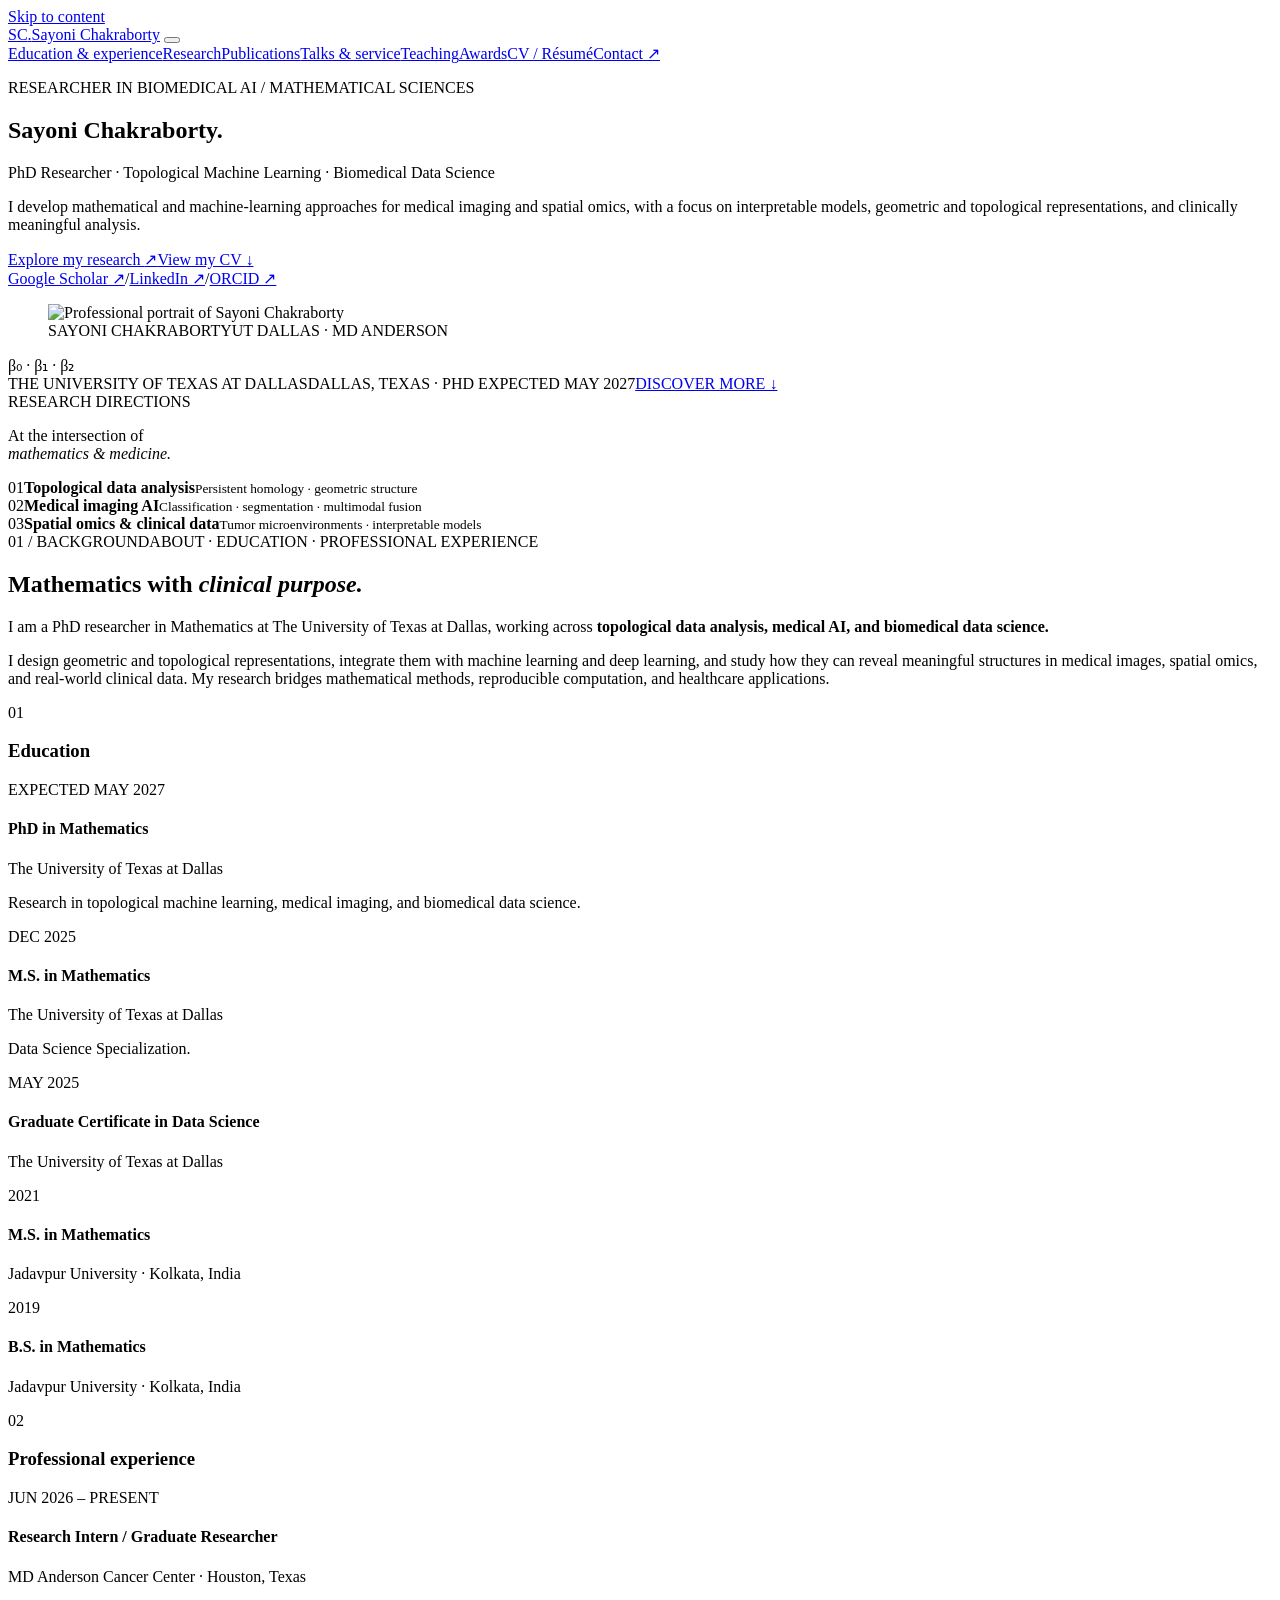
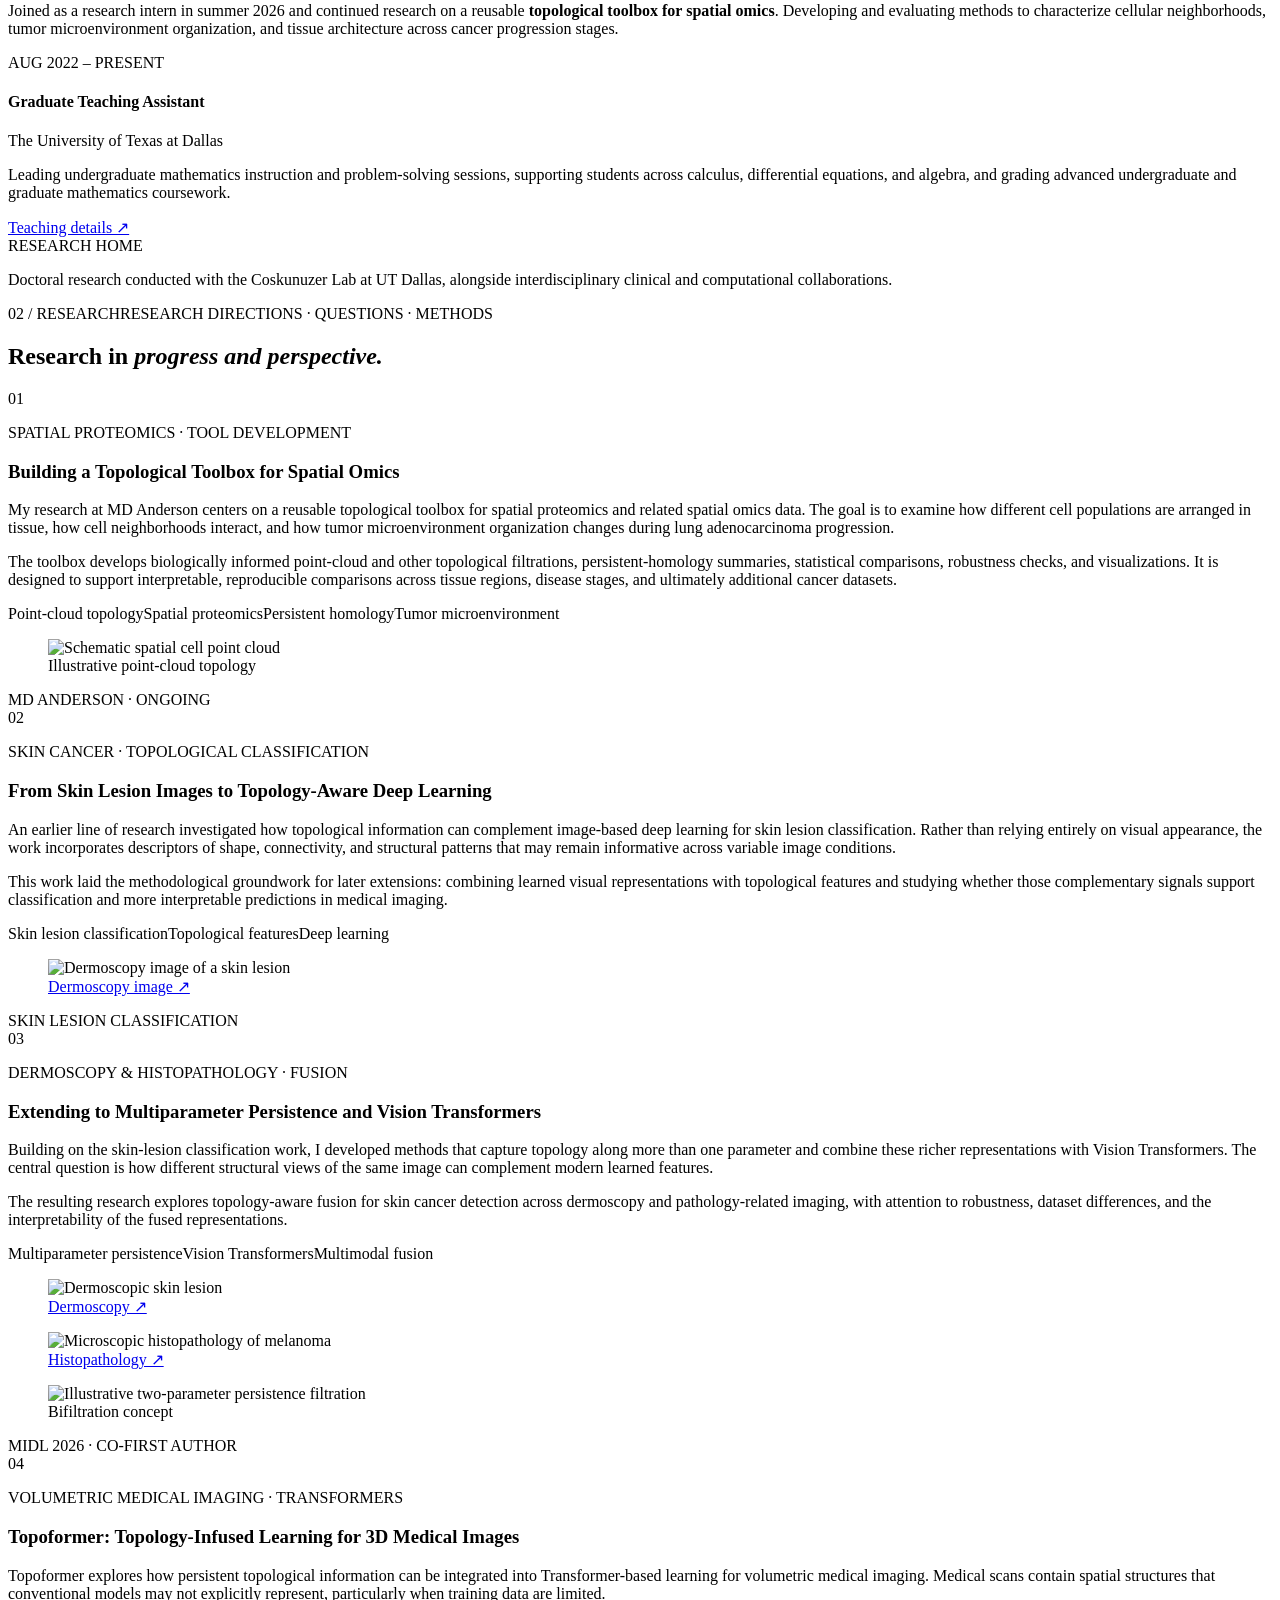
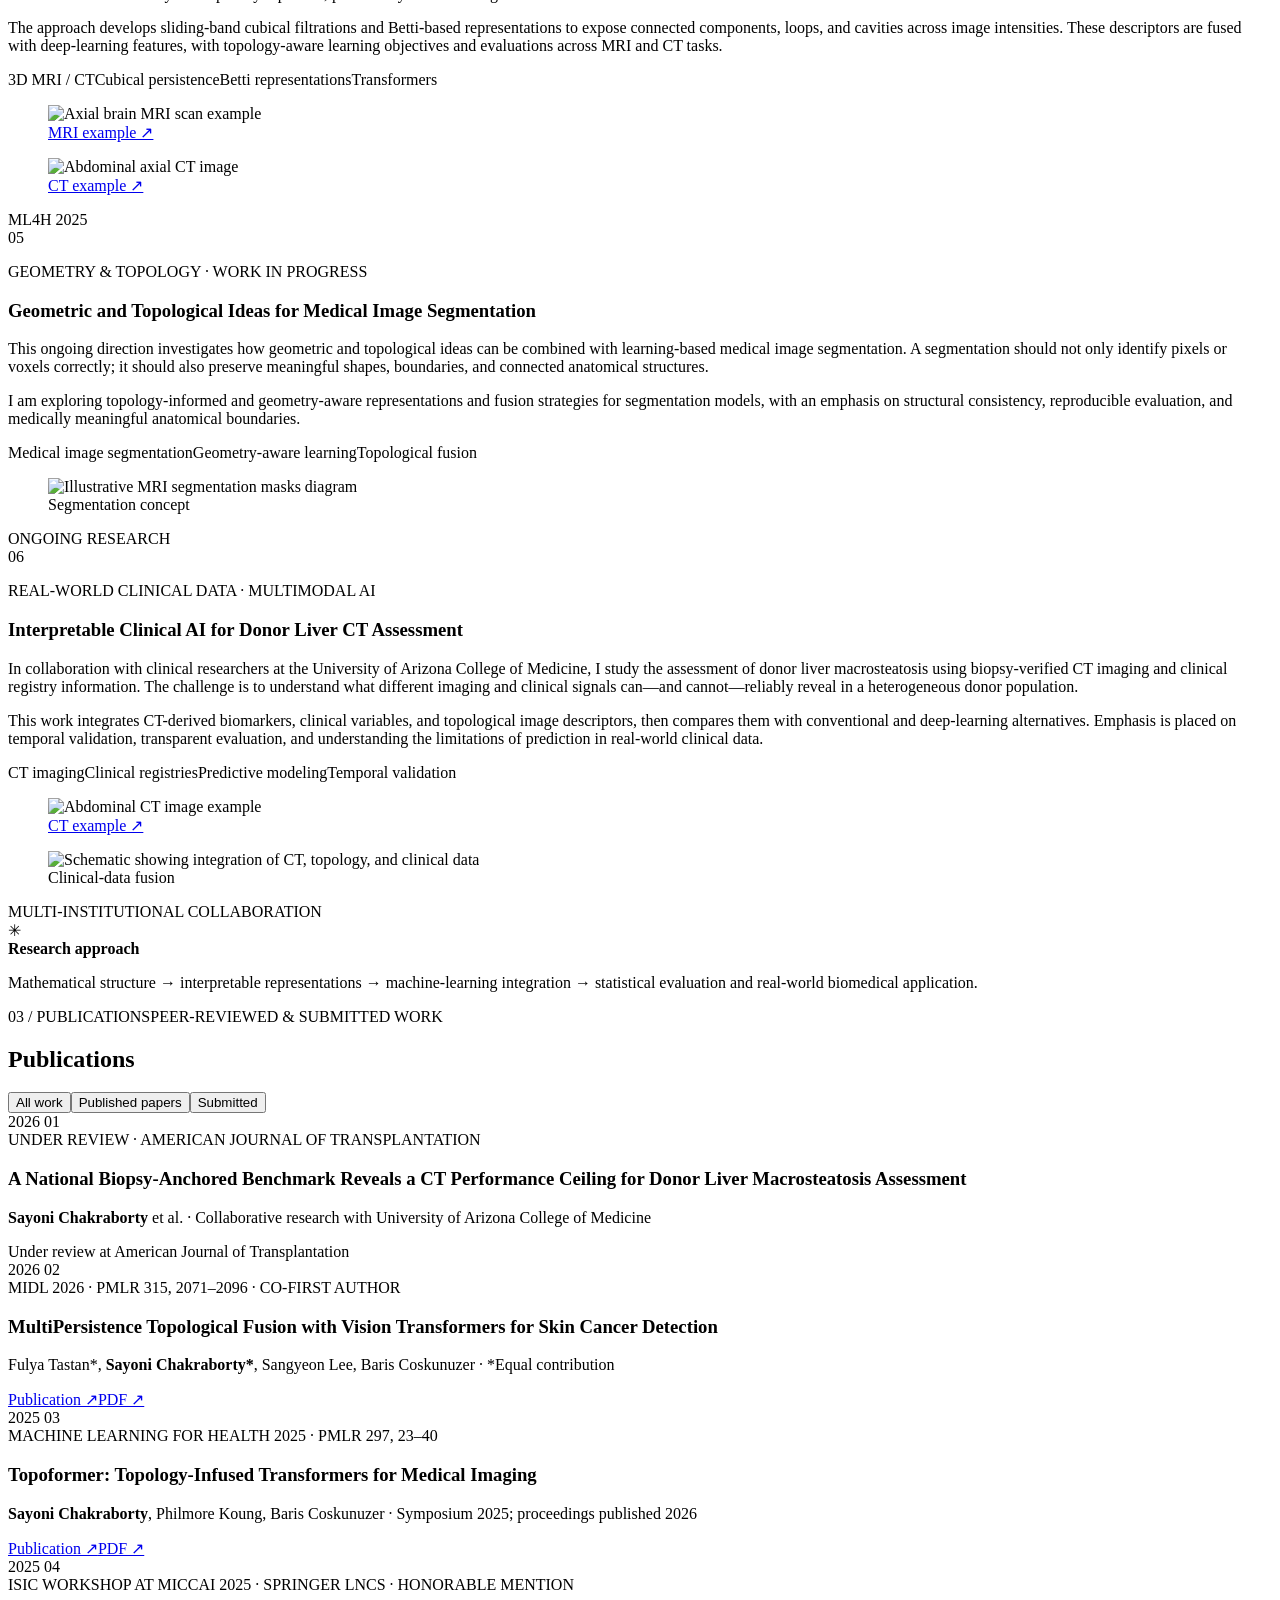
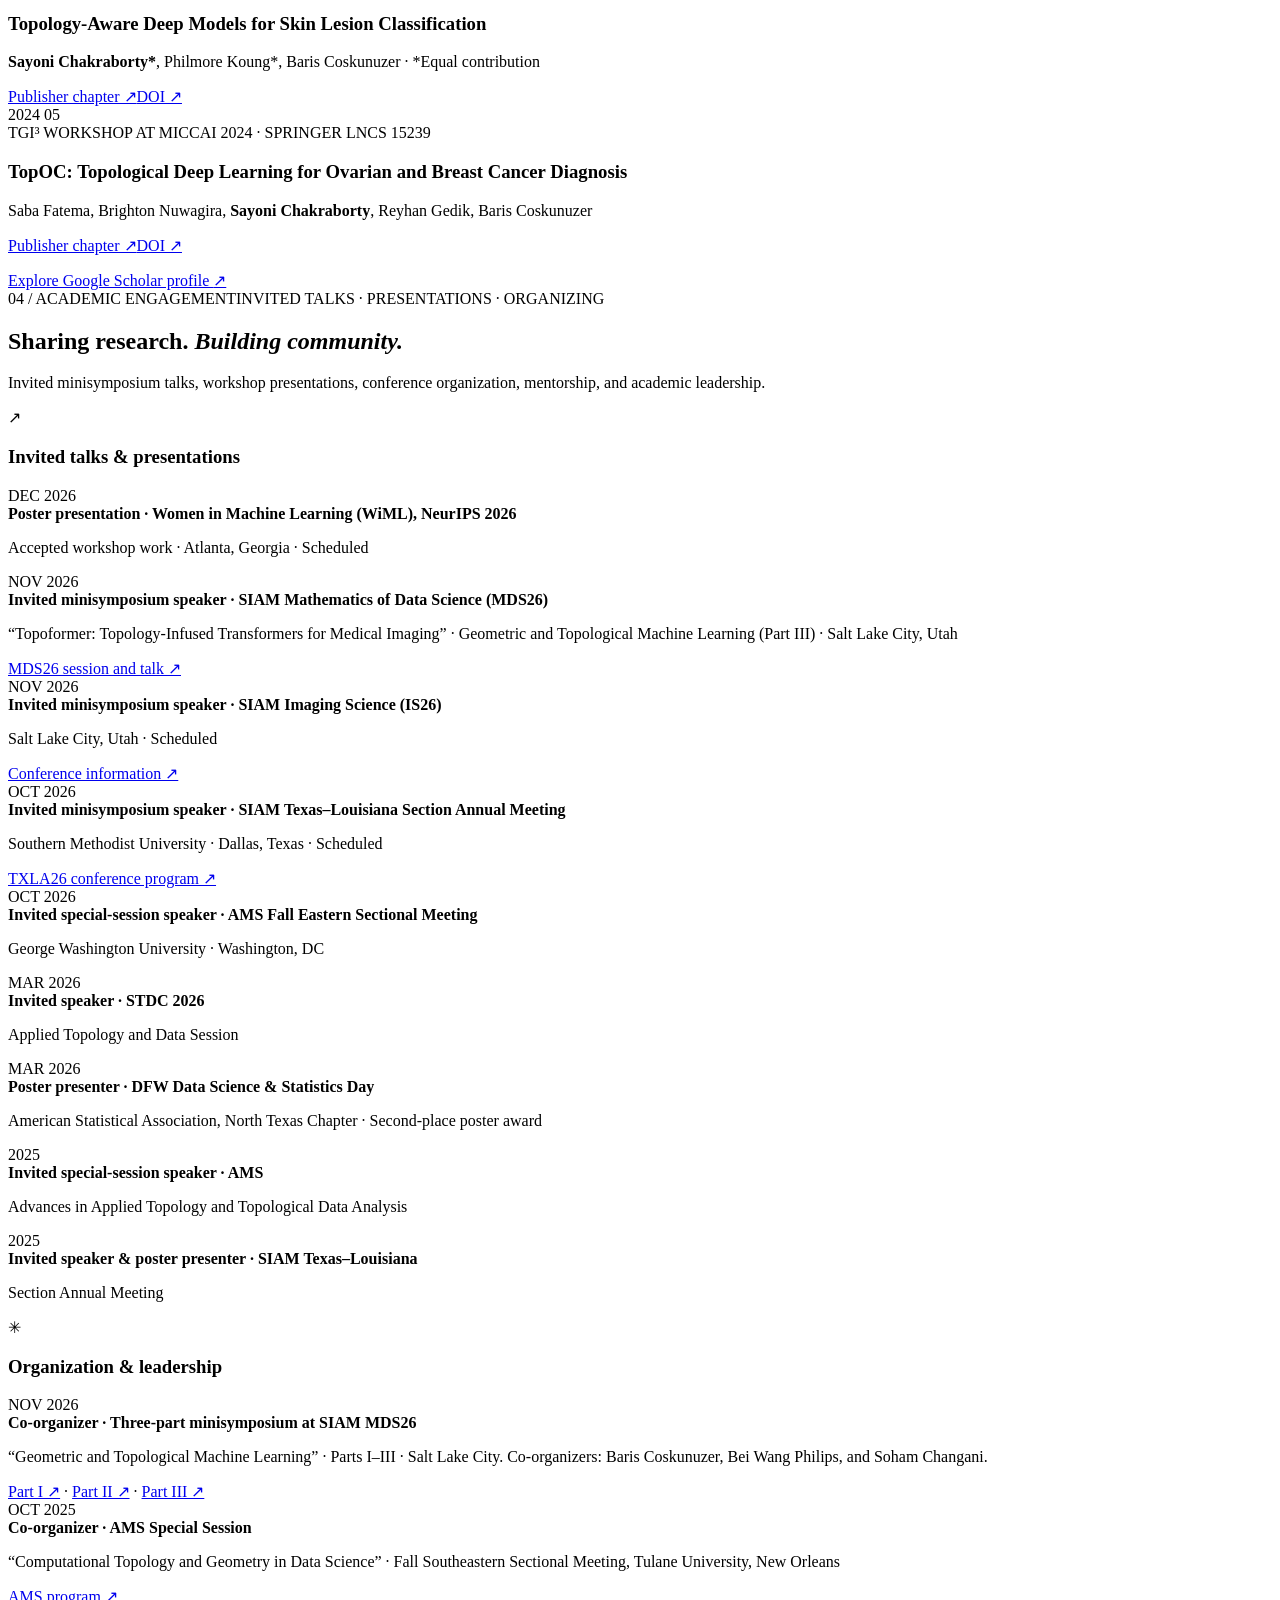
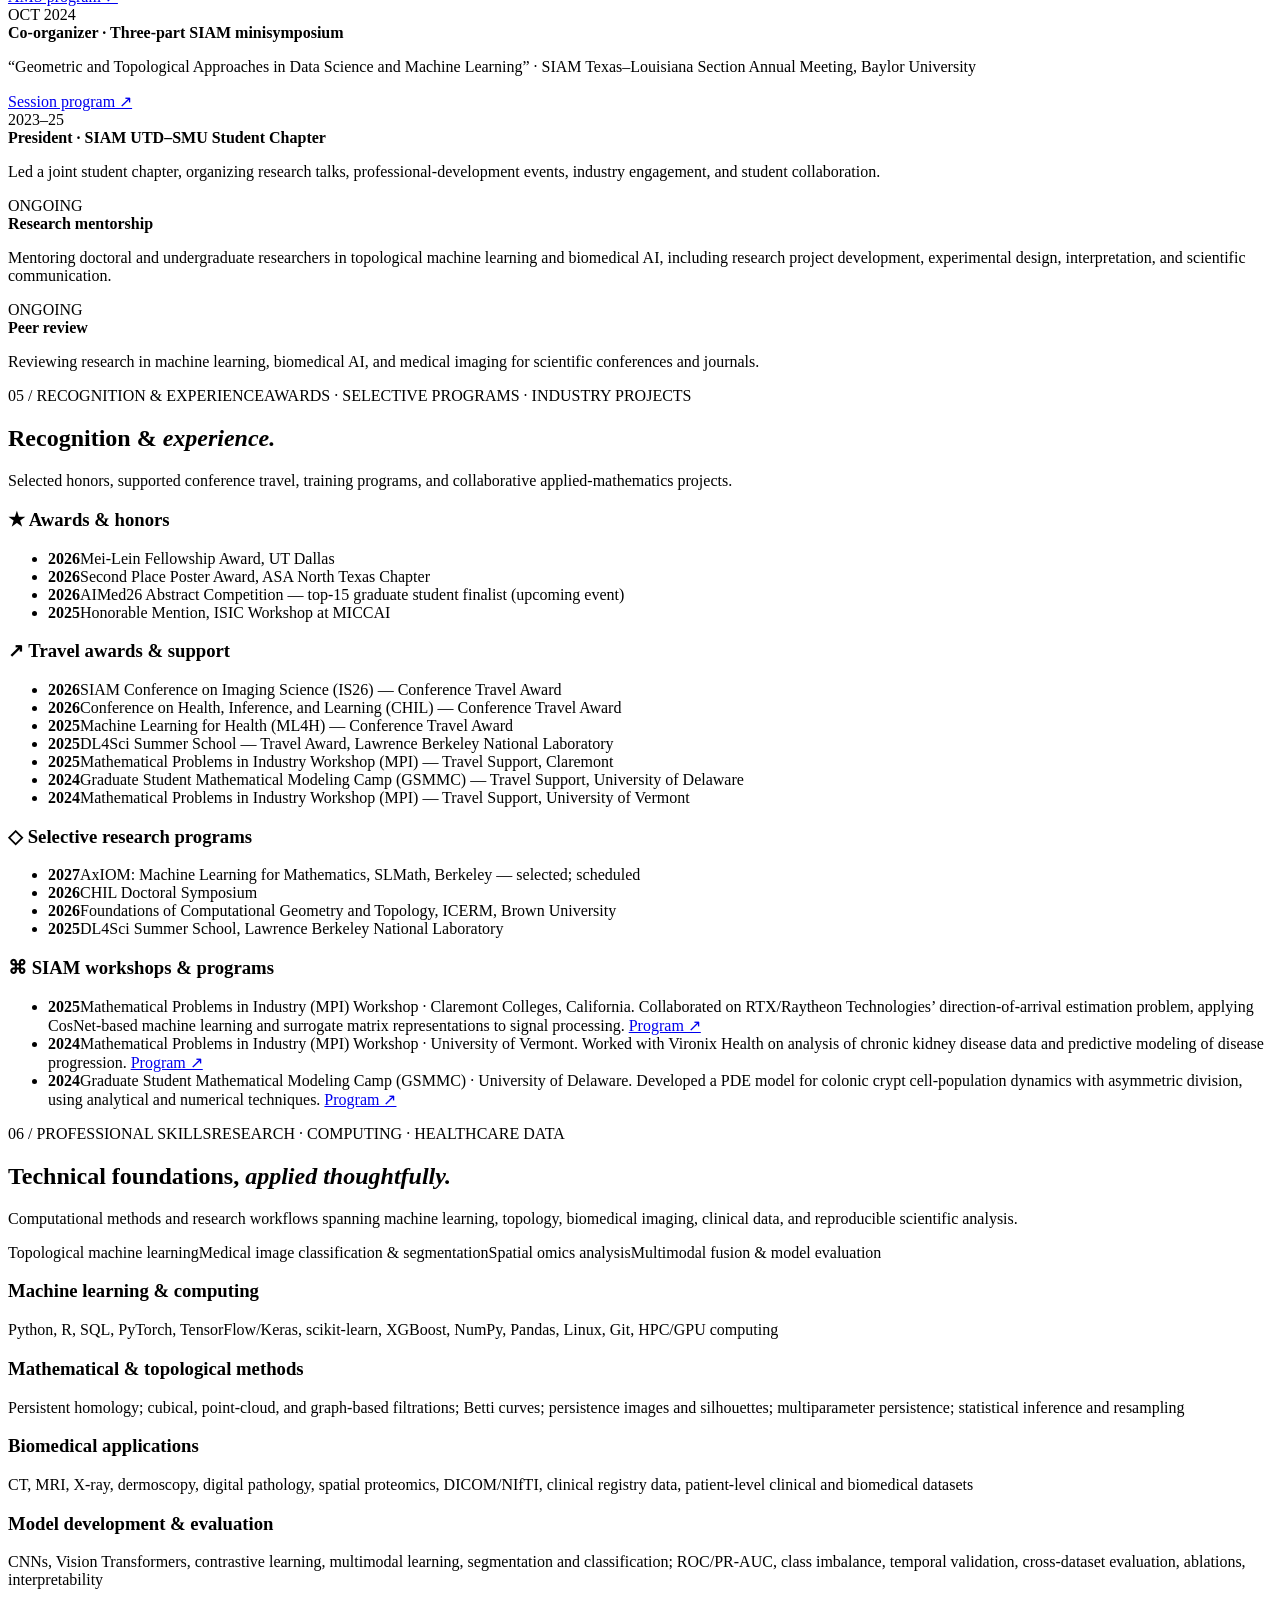
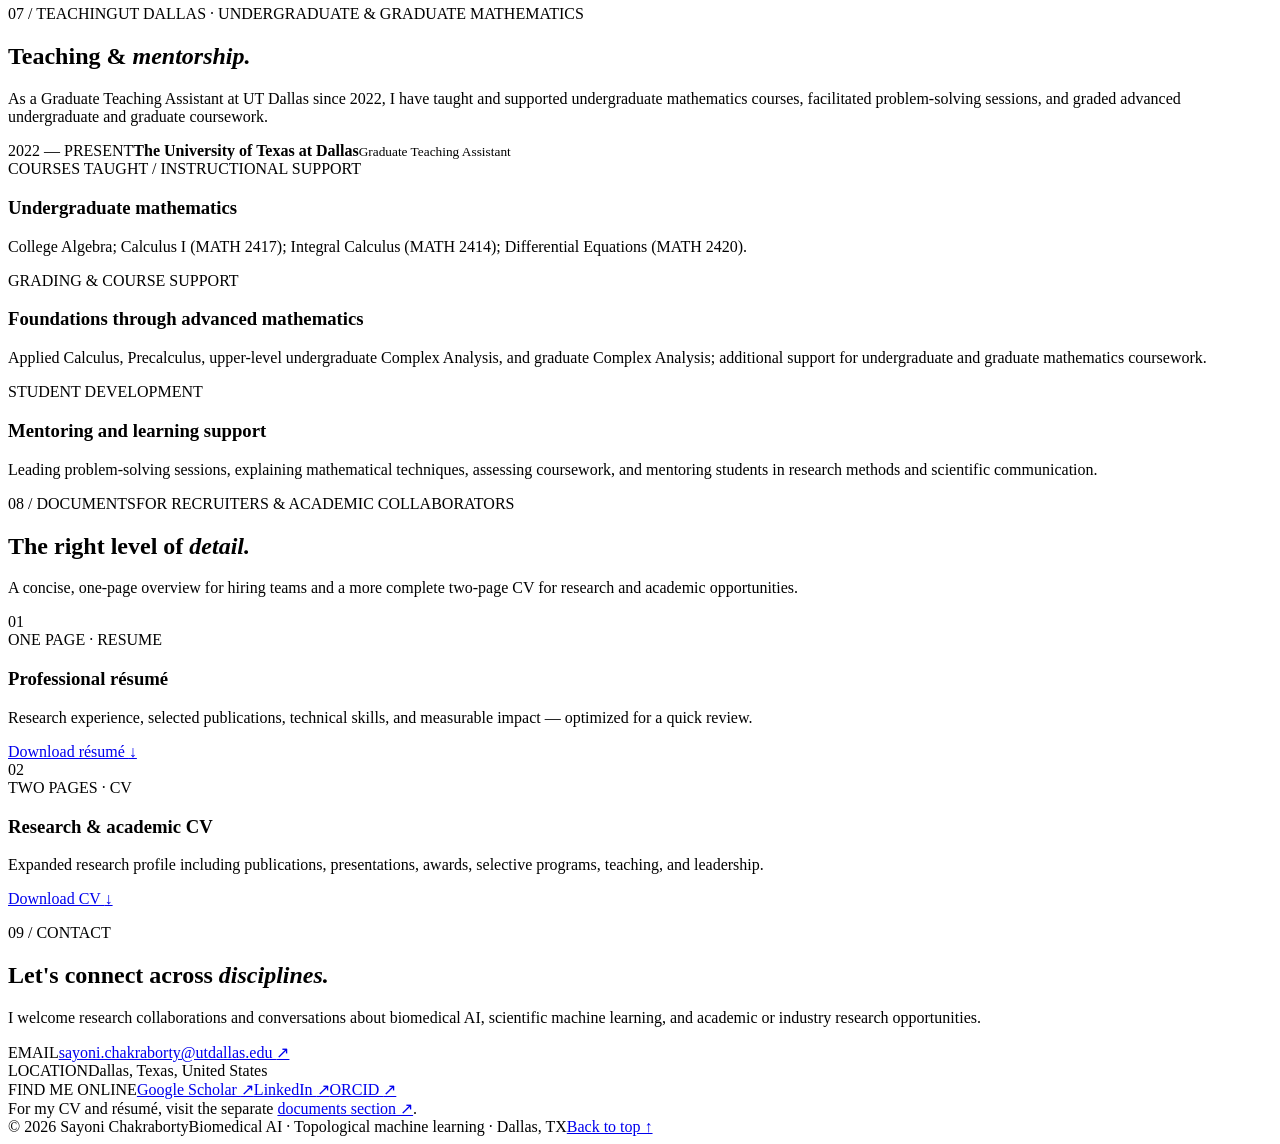
==== index.html @ a6a33f9a "Add files via upload" ====
<!DOCTYPE html>

<html lang="en">
<head>
<meta charset="utf-8"/>
<meta content="width=device-width,initial-scale=1" name="viewport"/>
<meta content="light" name="color-scheme"/>
<meta content="#10273b" name="theme-color"/>
<meta content="Sayoni Chakraborty is a PhD researcher in topological machine learning, biomedical AI, medical imaging, and spatial omics at The University of Texas at Dallas." name="description"/>
<meta content="website" property="og:type"/>
<meta content="Sayoni Chakraborty | Biomedical AI &amp; Topological Machine Learning" property="og:title"/>
<meta content="Research, publications, invited talks, academic leadership, and professional portfolio." property="og:description"/>
<title>Sayoni Chakraborty — Biomedical AI &amp; Topological Machine Learning</title>
<link href="assets/favicon.svg" rel="icon" type="image/svg+xml"/>
<link href="assets/style.css" rel="stylesheet"/>
<script defer="" src="assets/main.js"></script>
<script type="application/ld+json">{"@context":"https://schema.org","@type":"Person","name":"Sayoni Chakraborty","jobTitle":"PhD Researcher","affiliation":{"@type":"CollegeOrUniversity","name":"The University of Texas at Dallas"},"sameAs":["https://www.linkedin.com/in/sayoni-chakraborty/","https://scholar.google.com/citations?user=Q0i8S-sAAAAJ&hl=en","https://orcid.org/0009-0000-3278-5218"],"knowsAbout":["Topological data analysis","Biomedical AI","Medical imaging","Spatial omics","Machine learning"]}</script>
</head>
<body>
<a class="skip-link" href="#main">Skip to content</a>
<header class="site-header" id="top">
<div class="wrap nav-wrap">
<a aria-label="Sayoni Chakraborty homepage" class="brand" href="#top"><span class="brand-mark">SC<span class="mark-dot">.</span></span><span class="brand-name">Sayoni Chakraborty</span></a>
<button aria-controls="primary-nav" aria-expanded="false" aria-label="Open navigation" class="menu-toggle" type="button"><span></span><span></span><span></span></button>
<nav aria-label="Primary navigation" class="main-nav" id="primary-nav">
<a href="#about">Education &amp; experience</a><a href="#research">Research</a><a href="#publications">Publications</a><a href="#speaking">Talks &amp; service</a><a href="#teaching">Teaching</a><a href="#recognition">Awards</a><a href="#documents">CV / Résumé</a><a class="nav-contact" href="#contact">Contact <span aria-hidden="true">↗</span></a>
</nav>
</div>
</header>
<main id="main">
<section aria-labelledby="hero-title" class="hero">
<div class="wrap hero-grid">
<div class="hero-copy">
<p class="eyebrow light-eyebrow"><span class="live-dot"></span> RESEARCHER IN BIOMEDICAL AI <span class="dot-sep">/</span> MATHEMATICAL SCIENCES</p>
<h1 id="hero-title">Sayoni <span class="hero-last-name">Chakraborty<span class="hero-period">.</span></span></h1>
<p class="hero-role">PhD Researcher <span class="role-separator">·</span> Topological Machine Learning <span class="role-separator">·</span> Biomedical Data Science</p>
<p class="hero-description">I develop mathematical and machine-learning approaches for medical imaging and spatial omics, with a focus on interpretable models, geometric and topological representations, and clinically meaningful analysis.</p>
<div class="hero-actions"><a class="button button-primary" href="#research">Explore my research <span aria-hidden="true">↗</span></a><a class="button button-outline" href="docs/Sayoni_Chakraborty_Two_Page_CV.pdf" rel="noopener" target="_blank">View my CV <span aria-hidden="true">↓</span></a></div>
<div aria-label="Professional profiles" class="hero-links"><a href="https://scholar.google.com/citations?user=Q0i8S-sAAAAJ&amp;hl=en" rel="noopener noreferrer" target="_blank">Google Scholar ↗</a><span>/</span><a href="https://www.linkedin.com/in/sayoni-chakraborty/" rel="noopener noreferrer" target="_blank">LinkedIn ↗</a><span>/</span><a href="https://orcid.org/0009-0000-3278-5218" rel="noopener noreferrer" target="_blank">ORCID ↗</a></div>
</div>
<div class="portrait-layout">
<div aria-hidden="true" class="portrait-outline"></div>
<figure class="portrait-frame"><img alt="Professional portrait of Sayoni Chakraborty" fetchpriority="high" height="1200" src="assets/sayoni-portrait.webp" width="900"/><figcaption><span>SAYONI CHAKRABORTY</span><span>UT DALLAS · MD ANDERSON</span></figcaption></figure>
<span aria-hidden="true" class="portrait-mark">β₀ · β₁ · β₂</span>
</div>
</div>
<div class="wrap hero-bottom"><span>THE UNIVERSITY OF TEXAS AT DALLAS</span><span>DALLAS, TEXAS · PHD EXPECTED MAY 2027</span><a href="#about">DISCOVER MORE ↓</a></div>
</section>
<section aria-label="Research interests" class="impact-band"><div class="wrap interest-grid">
<div class="interest-intro"><span>RESEARCH DIRECTIONS</span><p>At the intersection of<br/><em>mathematics &amp; medicine.</em></p></div>
<div class="interest-item"><span class="interest-number">01</span><strong>Topological data analysis</strong><small>Persistent homology · geometric structure</small></div>
<div class="interest-item"><span class="interest-number">02</span><strong>Medical imaging AI</strong><small>Classification · segmentation · multimodal fusion</small></div>
<div class="interest-item"><span class="interest-number">03</span><strong>Spatial omics &amp; clinical data</strong><small>Tumor microenvironments · interpretable models</small></div>
</div></section>
<section aria-labelledby="about-title" class="section about-section" id="about">
<div class="wrap">
<div class="section-topline"><span class="section-num">01 / BACKGROUND</span><span class="section-context">ABOUT · EDUCATION · PROFESSIONAL EXPERIENCE</span></div>
<div class="bio-intro"><h2 id="about-title">Mathematics with <em>clinical purpose.</em></h2><div><p class="bio-lead">I am a PhD researcher in Mathematics at The University of Texas at Dallas, working across <strong>topological data analysis, medical AI, and biomedical data science.</strong></p><p>I design geometric and topological representations, integrate them with machine learning and deep learning, and study how they can reveal meaningful structures in medical images, spatial omics, and real-world clinical data. My research bridges mathematical methods, reproducible computation, and healthcare applications.</p></div></div>
<div class="background-grid">
<div class="background-panel"><div class="background-header"><span class="background-symbol">01</span><h3>Education</h3></div>
<div class="timeline-item"><span class="timeline-date">EXPECTED MAY 2027</span><h4>PhD in Mathematics</h4><p class="timeline-place">The University of Texas at Dallas</p><p class="timeline-copy">Research in topological machine learning, medical imaging, and biomedical data science.</p></div>
<div class="timeline-item"><span class="timeline-date">DEC 2025</span><h4>M.S. in Mathematics</h4><p class="timeline-place">The University of Texas at Dallas</p><p class="timeline-copy">Data Science Specialization.</p></div>
<div class="timeline-item"><span class="timeline-date">MAY 2025</span><h4>Graduate Certificate in Data Science</h4><p class="timeline-place">The University of Texas at Dallas</p></div>
<div class="timeline-item"><span class="timeline-date">2021</span><h4>M.S. in Mathematics</h4><p class="timeline-place">Jadavpur University · Kolkata, India</p></div>
<div class="timeline-item"><span class="timeline-date">2019</span><h4>B.S. in Mathematics</h4><p class="timeline-place">Jadavpur University · Kolkata, India</p></div>
</div>
<div class="background-panel"><div class="background-header"><span class="background-symbol">02</span><h3>Professional experience</h3></div>
<div class="timeline-item"><span class="timeline-date">JUN 2026 – PRESENT</span><h4>Research Intern / Graduate Researcher</h4><p class="timeline-place">MD Anderson Cancer Center · Houston, Texas</p><p class="timeline-copy">Joined as a research intern in summer 2026 and continued research on a reusable <strong>topological toolbox for spatial omics</strong>. Developing and evaluating methods to characterize cellular neighborhoods, tumor microenvironment organization, and tissue architecture across cancer progression stages.</p></div>
<div class="timeline-item"><span class="timeline-date">AUG 2022 – PRESENT</span><h4>Graduate Teaching Assistant</h4><p class="timeline-place">The University of Texas at Dallas</p><p class="timeline-copy">Leading undergraduate mathematics instruction and problem-solving sessions, supporting students across calculus, differential equations, and algebra, and grading advanced undergraduate and graduate mathematics coursework.</p><a class="text-arrow" href="#teaching">Teaching details ↗</a></div>
<div class="background-aside"><span>RESEARCH HOME</span><p>Doctoral research conducted with the Coskunuzer Lab at UT Dallas, alongside interdisciplinary clinical and computational collaborations.</p></div>
</div>
</div>
</div>
</section>
<section aria-labelledby="research-title" class="section research-section" id="research">
<div class="wrap">
<div class="section-topline"><span class="section-num">02 / RESEARCH</span><span class="section-context">RESEARCH DIRECTIONS · QUESTIONS · METHODS</span></div>
<div class="section-header research-heading"><h2 id="research-title">Research in <em>progress and perspective.</em></h2></div>
<div class="research-stories">
<article class="research-story research-spatial">
<div class="story-index"><span>01</span><span aria-hidden="true" class="story-line"></span></div>
<div class="story-content"><p class="story-kicker">SPATIAL PROTEOMICS · TOOL DEVELOPMENT</p><h3>Building a Topological Toolbox for Spatial Omics</h3><p>My research at MD Anderson centers on a reusable topological toolbox for spatial proteomics and related spatial omics data. The goal is to examine how different cell populations are arranged in tissue, how cell neighborhoods interact, and how tumor microenvironment organization changes during lung adenocarcinoma progression.</p><p>The toolbox develops biologically informed point-cloud and other topological filtrations, persistent-homology summaries, statistical comparisons, robustness checks, and visualizations. It is designed to support interpretable, reproducible comparisons across tissue regions, disease stages, and ultimately additional cancer datasets.</p><div class="story-tags"><span>Point-cloud topology</span><span>Spatial proteomics</span><span>Persistent homology</span><span>Tumor microenvironment</span></div></div>
<div class="story-side"><div class="story-visuals" data-count="1"><figure class="story-figure"><img alt="Schematic spatial cell point cloud" decoding="async" loading="lazy" src="assets/research/point-cloud.svg"/><figcaption>Illustrative point-cloud topology</figcaption></figure></div><span class="story-status">MD ANDERSON · ONGOING</span></div>
</article>
<article class="research-story research-skin">
<div class="story-index"><span>02</span><span aria-hidden="true" class="story-line"></span></div>
<div class="story-content"><p class="story-kicker">SKIN CANCER · TOPOLOGICAL CLASSIFICATION</p><h3>From Skin Lesion Images to Topology-Aware Deep Learning</h3><p>An earlier line of research investigated how topological information can complement image-based deep learning for skin lesion classification. Rather than relying entirely on visual appearance, the work incorporates descriptors of shape, connectivity, and structural patterns that may remain informative across variable image conditions.</p><p>This work laid the methodological groundwork for later extensions: combining learned visual representations with topological features and studying whether those complementary signals support classification and more interpretable predictions in medical imaging.</p><div class="story-tags"><span>Skin lesion classification</span><span>Topological features</span><span>Deep learning</span></div></div>
<div class="story-side"><div class="story-visuals" data-count="1"><figure class="story-figure"><img alt="Dermoscopy image of a skin lesion" decoding="async" loading="lazy" src="https://upload.wikimedia.org/wikipedia/commons/1/1e/Superficial_spreading_melanoma_in_situ_on_dermoscopy.jpg"/><figcaption><a href="https://commons.wikimedia.org/wiki/File:Superficial_spreading_melanoma_in_situ_on_dermoscopy.jpg" rel="noopener noreferrer" target="_blank">Dermoscopy image ↗</a></figcaption></figure></div><span class="story-status">SKIN LESION CLASSIFICATION</span></div>
</article>
<article class="research-story research-fusion">
<div class="story-index"><span>03</span><span aria-hidden="true" class="story-line"></span></div>
<div class="story-content"><p class="story-kicker">DERMOSCOPY &amp; HISTOPATHOLOGY · FUSION</p><h3>Extending to Multiparameter Persistence and Vision Transformers</h3><p>Building on the skin-lesion classification work, I developed methods that capture topology along more than one parameter and combine these richer representations with Vision Transformers. The central question is how different structural views of the same image can complement modern learned features.</p><p>The resulting research explores topology-aware fusion for skin cancer detection across dermoscopy and pathology-related imaging, with attention to robustness, dataset differences, and the interpretability of the fused representations.</p><div class="story-tags"><span>Multiparameter persistence</span><span>Vision Transformers</span><span>Multimodal fusion</span></div></div>
<div class="story-side"><div class="story-visuals" data-count="3"><figure class="story-figure"><img alt="Dermoscopic skin lesion" decoding="async" loading="lazy" src="https://upload.wikimedia.org/wikipedia/commons/1/1e/Superficial_spreading_melanoma_in_situ_on_dermoscopy.jpg"/><figcaption><a href="https://commons.wikimedia.org/wiki/File:Superficial_spreading_melanoma_in_situ_on_dermoscopy.jpg" rel="noopener noreferrer" target="_blank">Dermoscopy ↗</a></figcaption></figure><figure class="story-figure"><img alt="Microscopic histopathology of melanoma" decoding="async" loading="lazy" src="https://upload.wikimedia.org/wikipedia/commons/a/aa/Histopathology_of_melanoma%2C_HE.jpg"/><figcaption><a href="https://commons.wikimedia.org/wiki/File:Histopathology_of_melanoma,_HE.jpg" rel="noopener noreferrer" target="_blank">Histopathology ↗</a></figcaption></figure><figure class="story-figure"><img alt="Illustrative two-parameter persistence filtration" decoding="async" loading="lazy" src="assets/research/bifiltration.svg"/><figcaption>Bifiltration concept</figcaption></figure></div><span class="story-status">MIDL 2026 · CO-FIRST AUTHOR</span></div>
</article>
<article class="research-story research-volume">
<div class="story-index"><span>04</span><span aria-hidden="true" class="story-line"></span></div>
<div class="story-content"><p class="story-kicker">VOLUMETRIC MEDICAL IMAGING · TRANSFORMERS</p><h3>Topoformer: Topology-Infused Learning for 3D Medical Images</h3><p>Topoformer explores how persistent topological information can be integrated into Transformer-based learning for volumetric medical imaging. Medical scans contain spatial structures that conventional models may not explicitly represent, particularly when training data are limited.</p><p>The approach develops sliding-band cubical filtrations and Betti-based representations to expose connected components, loops, and cavities across image intensities. These descriptors are fused with deep-learning features, with topology-aware learning objectives and evaluations across MRI and CT tasks.</p><div class="story-tags"><span>3D MRI / CT</span><span>Cubical persistence</span><span>Betti representations</span><span>Transformers</span></div></div>
<div class="story-side"><div class="story-visuals" data-count="2"><figure class="story-figure"><img alt="Axial brain MRI scan example" decoding="async" loading="lazy" src="https://upload.wikimedia.org/wikipedia/commons/a/a6/MRI_Brain_T2_Axial_%281%29.jpg"/><figcaption><a href="https://commons.wikimedia.org/wiki/File:MRI_Brain_T2_Axial_(1).jpg" rel="noopener noreferrer" target="_blank">MRI example ↗</a></figcaption></figure><figure class="story-figure"><img alt="Abdominal axial CT image" decoding="async" loading="lazy" src="https://upload.wikimedia.org/wikipedia/commons/a/a9/CT_of_a_normal_abdomen_and_pelvis%2C_axial_plane_105.png"/><figcaption><a href="https://commons.wikimedia.org/wiki/File:CT_of_a_normal_abdomen_and_pelvis,_axial_plane_105.png" rel="noopener noreferrer" target="_blank">CT example ↗</a></figcaption></figure></div><span class="story-status">ML4H 2025</span></div>
</article>
<article class="research-story research-segment">
<div class="story-index"><span>05</span><span aria-hidden="true" class="story-line"></span></div>
<div class="story-content"><p class="story-kicker">GEOMETRY &amp; TOPOLOGY · WORK IN PROGRESS</p><h3>Geometric and Topological Ideas for Medical Image Segmentation</h3><p>This ongoing direction investigates how geometric and topological ideas can be combined with learning-based medical image segmentation. A segmentation should not only identify pixels or voxels correctly; it should also preserve meaningful shapes, boundaries, and connected anatomical structures.</p><p>I am exploring topology-informed and geometry-aware representations and fusion strategies for segmentation models, with an emphasis on structural consistency, reproducible evaluation, and medically meaningful anatomical boundaries.</p><div class="story-tags"><span>Medical image segmentation</span><span>Geometry-aware learning</span><span>Topological fusion</span></div></div>
<div class="story-side"><div class="story-visuals" data-count="1"><figure class="story-figure"><img alt="Illustrative MRI segmentation masks diagram" decoding="async" loading="lazy" src="assets/research/segmentation.svg"/><figcaption>Segmentation concept</figcaption></figure></div><span class="story-status">ONGOING RESEARCH</span></div>
</article>
<article class="research-story research-liver">
<div class="story-index"><span>06</span><span aria-hidden="true" class="story-line"></span></div>
<div class="story-content"><p class="story-kicker">REAL-WORLD CLINICAL DATA · MULTIMODAL AI</p><h3>Interpretable Clinical AI for Donor Liver CT Assessment</h3><p>In collaboration with clinical researchers at the University of Arizona College of Medicine, I study the assessment of donor liver macrosteatosis using biopsy-verified CT imaging and clinical registry information. The challenge is to understand what different imaging and clinical signals can—and cannot—reliably reveal in a heterogeneous donor population.</p><p>This work integrates CT-derived biomarkers, clinical variables, and topological image descriptors, then compares them with conventional and deep-learning alternatives. Emphasis is placed on temporal validation, transparent evaluation, and understanding the limitations of prediction in real-world clinical data.</p><div class="story-tags"><span>CT imaging</span><span>Clinical registries</span><span>Predictive modeling</span><span>Temporal validation</span></div></div>
<div class="story-side"><div class="story-visuals" data-count="2"><figure class="story-figure"><img alt="Abdominal CT image example" decoding="async" loading="lazy" src="https://upload.wikimedia.org/wikipedia/commons/a/a9/CT_of_a_normal_abdomen_and_pelvis%2C_axial_plane_105.png"/><figcaption><a href="https://commons.wikimedia.org/wiki/File:CT_of_a_normal_abdomen_and_pelvis,_axial_plane_105.png" rel="noopener noreferrer" target="_blank">CT example ↗</a></figcaption></figure><figure class="story-figure"><img alt="Schematic showing integration of CT, topology, and clinical data" decoding="async" loading="lazy" src="assets/research/clinical-data.svg"/><figcaption>Clinical-data fusion</figcaption></figure></div><span class="story-status">MULTI-INSTITUTIONAL COLLABORATION</span></div>
</article>
</div>
<div class="research-note"><span aria-hidden="true" class="note-icon">✳</span><div><strong>Research approach</strong><p>Mathematical structure → interpretable representations → machine-learning integration → statistical evaluation and real-world biomedical application.</p></div></div>
</div>
</section>
<section aria-labelledby="publications-title" class="section" id="publications"><div class="wrap"><div class="section-topline"><span class="section-num">03 / PUBLICATIONS</span><span class="section-context">PEER-REVIEWED &amp; SUBMITTED WORK</span></div><div class="section-header compact-header"><h2 id="publications-title">Publications</h2></div>
<div aria-label="Filter publications" class="filter-bar"><button aria-pressed="true" class="filter-button active" data-filter="all" type="button">All work</button><button aria-pressed="false" class="filter-button" data-filter="published" type="button">Published papers</button><button aria-pressed="false" class="filter-button" data-filter="submitted" type="button">Submitted</button></div>
<div class="publication-list"><article class="publication" data-category="submitted"><div class="pub-year">2026 <span>01</span></div><div><div class="pub-category">UNDER REVIEW · AMERICAN JOURNAL OF TRANSPLANTATION</div><h3>A National Biopsy-Anchored Benchmark Reveals a CT Performance Ceiling for Donor Liver Macrosteatosis Assessment</h3><p><strong>Sayoni Chakraborty</strong> et al. · Collaborative research with University of Arizona College of Medicine</p><div class="pub-links"><span class="unlinked-status">Under review at American Journal of Transplantation</span></div></div></article>
<article class="publication" data-category="published"><div class="pub-year">2026 <span>02</span></div><div><div class="pub-category">MIDL 2026 · PMLR 315, 2071–2096 · CO-FIRST AUTHOR</div><h3>MultiPersistence Topological Fusion with Vision Transformers for Skin Cancer Detection</h3><p>Fulya Tastan*, <strong>Sayoni Chakraborty*</strong>, Sangyeon Lee, Baris Coskunuzer · *Equal contribution</p><div class="pub-links"><a href="https://proceedings.mlr.press/v315/tastan26a.html" rel="noopener noreferrer" target="_blank">Publication ↗</a><a href="https://raw.githubusercontent.com/mlresearch/v315/main/assets/tastan26a/tastan26a.pdf" rel="noopener noreferrer" target="_blank">PDF ↗</a></div></div></article>
<article class="publication" data-category="published"><div class="pub-year">2025 <span>03</span></div><div><div class="pub-category">MACHINE LEARNING FOR HEALTH 2025 · PMLR 297, 23–40</div><h3>Topoformer: Topology-Infused Transformers for Medical Imaging</h3><p><strong>Sayoni Chakraborty</strong>, Philmore Koung, Baris Coskunuzer · Symposium 2025; proceedings published 2026</p><div class="pub-links"><a href="https://proceedings.mlr.press/v297/chakraborty26a.html" rel="noopener noreferrer" target="_blank">Publication ↗</a><a href="https://raw.githubusercontent.com/mlresearch/v297/main/assets/chakraborty26a/chakraborty26a.pdf" rel="noopener noreferrer" target="_blank">PDF ↗</a></div></div></article>
<article class="publication" data-category="published"><div class="pub-year">2025 <span>04</span></div><div><div class="pub-category">ISIC WORKSHOP AT MICCAI 2025 · SPRINGER LNCS · HONORABLE MENTION</div><h3>Topology-Aware Deep Models for Skin Lesion Classification</h3><p><strong>Sayoni Chakraborty*</strong>, Philmore Koung*, Baris Coskunuzer · *Equal contribution</p><div class="pub-links"><a href="https://link.springer.com/chapter/10.1007/978-3-032-05825-6_4" rel="noopener noreferrer" target="_blank">Publisher chapter ↗</a><a href="https://doi.org/10.1007/978-3-032-05825-6_4" rel="noopener noreferrer" target="_blank">DOI ↗</a></div></div></article>
<article class="publication" data-category="published"><div class="pub-year">2024 <span>05</span></div><div><div class="pub-category">TGI³ WORKSHOP AT MICCAI 2024 · SPRINGER LNCS 15239</div><h3>TopOC: Topological Deep Learning for Ovarian and Breast Cancer Diagnosis</h3><p>Saba Fatema, Brighton Nuwagira, <strong>Sayoni Chakraborty</strong>, Reyhan Gedik, Baris Coskunuzer</p><div class="pub-links"><a href="https://link.springer.com/chapter/10.1007/978-3-031-73967-5_3" rel="noopener noreferrer" target="_blank">Publisher chapter ↗</a><a href="https://doi.org/10.1007/978-3-031-73967-5_3" rel="noopener noreferrer" target="_blank">DOI ↗</a></div></div></article>
</div><p aria-live="polite" class="visually-hidden" id="filter-empty"></p>
<div class="all-publications-link"><a href="https://scholar.google.com/citations?user=Q0i8S-sAAAAJ&amp;hl=en" rel="noopener noreferrer" target="_blank">Explore Google Scholar profile <span aria-hidden="true">↗</span></a></div>
</div></section>
<section aria-labelledby="speaking-title" class="section section-alt" id="speaking"><div class="wrap"><div class="section-topline"><span class="section-num">04 / ACADEMIC ENGAGEMENT</span><span class="section-context">INVITED TALKS · PRESENTATIONS · ORGANIZING</span></div><div class="section-header"><h2 id="speaking-title">Sharing research. <em>Building community.</em></h2><p>Invited minisymposium talks, workshop presentations, conference organization, mentorship, and academic leadership.</p></div>
<div class="engagement-grid">
<div class="engagement-column"><div class="column-heading"><span class="column-glyph">↗</span><h3>Invited talks &amp; presentations</h3></div>
<div class="event future-event"><div class="event-date">DEC 2026</div><div><strong>Poster presentation · Women in Machine Learning (WiML), NeurIPS 2026</strong><p>Accepted workshop work · Atlanta, Georgia · Scheduled</p></div></div>
<div class="event future-event"><div class="event-date">NOV 2026</div><div><strong>Invited minisymposium speaker · SIAM Mathematics of Data Science (MDS26)</strong><p>“Topoformer: Topology-Infused Transformers for Medical Imaging” · Geometric and Topological Machine Learning (Part III) · Salt Lake City, Utah</p><a class="event-source" href="https://meetings.siam.org/sess/dsp_programsess.cfm?SESSIONCODE=89779" rel="noopener noreferrer" target="_blank">MDS26 session and talk ↗</a></div></div>
<div class="event future-event"><div class="event-date">NOV 2026</div><div><strong>Invited minisymposium speaker · SIAM Imaging Science (IS26)</strong><p>Salt Lake City, Utah · Scheduled</p><a class="event-source" href="https://www.siam.org/conferences-events/siam-conferences/is26/" rel="noopener noreferrer" target="_blank">Conference information ↗</a></div></div>
<div class="event future-event"><div class="event-date">OCT 2026</div><div><strong>Invited minisymposium speaker · SIAM Texas–Louisiana Section Annual Meeting</strong><p>Southern Methodist University · Dallas, Texas · Scheduled</p><a class="event-source" href="https://sites.google.com/view/siam-txla-2026/program" rel="noopener noreferrer" target="_blank">TXLA26 conference program ↗</a></div></div>
<div class="event"><div class="event-date">OCT 2026</div><div><strong>Invited special-session speaker · AMS Fall Eastern Sectional Meeting</strong><p>George Washington University · Washington, DC</p></div></div>
<div class="event"><div class="event-date">MAR 2026</div><div><strong>Invited speaker · STDC 2026</strong><p>Applied Topology and Data Session</p></div></div>
<div class="event"><div class="event-date">MAR 2026</div><div><strong>Poster presenter · DFW Data Science &amp; Statistics Day</strong><p>American Statistical Association, North Texas Chapter · Second-place poster award</p></div></div>
<div class="event"><div class="event-date">2025</div><div><strong>Invited special-session speaker · AMS</strong><p>Advances in Applied Topology and Topological Data Analysis</p></div></div>
<div class="event"><div class="event-date">2025</div><div><strong>Invited speaker &amp; poster presenter · SIAM Texas–Louisiana</strong><p>Section Annual Meeting</p></div></div>
</div>
<div class="engagement-column"><div class="column-heading"><span class="column-glyph">✳</span><h3>Organization &amp; leadership</h3></div>
<div class="event future-event"><div class="event-date">NOV 2026</div><div><strong>Co-organizer · Three-part minisymposium at SIAM MDS26</strong><p>“Geometric and Topological Machine Learning” · Parts I–III · Salt Lake City. Co-organizers: Baris Coskunuzer, Bei Wang Philips, and Soham Changani.</p><a class="event-source" href="https://meetings.siam.org/sess/dsp_programsess.cfm?SESSIONCODE=89777" rel="noopener noreferrer" target="_blank">Part I ↗</a><span class="event-link-sep"> · </span><a class="event-source" href="https://meetings.siam.org/sess/dsp_programsess.cfm?SESSIONCODE=89778" rel="noopener noreferrer" target="_blank">Part II ↗</a><span class="event-link-sep"> · </span><a class="event-source" href="https://meetings.siam.org/sess/dsp_programsess.cfm?SESSIONCODE=89779" rel="noopener noreferrer" target="_blank">Part III ↗</a></div></div>
<div class="event"><div class="event-date">OCT 2025</div><div><strong>Co-organizer · AMS Special Session</strong><p>“Computational Topology and Geometry in Data Science” · Fall Southeastern Sectional Meeting, Tulane University, New Orleans</p><a class="event-source" href="https://www.ams.org/journals/notices/202508/202508FullIssue.pdf" rel="noopener noreferrer" target="_blank">AMS program ↗</a></div></div>
<div class="event"><div class="event-date">OCT 2024</div><div><strong>Co-organizer · Three-part SIAM minisymposium</strong><p>“Geometric and Topological Approaches in Data Science and Machine Learning” · SIAM Texas–Louisiana Section Annual Meeting, Baylor University</p><a class="event-source" href="https://math.artsandsciences.baylor.edu/siam-mini-symposium-session-1" rel="noopener noreferrer" target="_blank">Session program ↗</a></div></div>
<div class="event"><div class="event-date">2023–25</div><div><strong>President · SIAM UTD–SMU Student Chapter</strong><p>Led a joint student chapter, organizing research talks, professional-development events, industry engagement, and student collaboration.</p></div></div>
<div class="event"><div class="event-date">ONGOING</div><div><strong>Research mentorship</strong><p>Mentoring doctoral and undergraduate researchers in topological machine learning and biomedical AI, including research project development, experimental design, interpretation, and scientific communication.</p></div></div><div class="event"><div class="event-date">ONGOING</div><div><strong>Peer review</strong><p>Reviewing research in machine learning, biomedical AI, and medical imaging for scientific conferences and journals.</p></div></div>
</div>
</div>
</div></section>
<section aria-labelledby="recognition-title" class="section" id="recognition"><div class="wrap"><div class="section-topline"><span class="section-num">05 / RECOGNITION &amp; EXPERIENCE</span><span class="section-context">AWARDS · SELECTIVE PROGRAMS · INDUSTRY PROJECTS</span></div><div class="section-header compact-header"><h2 id="recognition-title">Recognition &amp; <em>experience.</em></h2><p>Selected honors, supported conference travel, training programs, and collaborative applied-mathematics projects.</p></div>
<div class="recognition-grid">
<div class="info-panel"><h3><span class="panel-icon">★</span> Awards &amp; honors</h3><ul class="detail-list"><li><strong>2026</strong><span>Mei-Lein Fellowship Award, UT Dallas</span></li><li><strong>2026</strong><span>Second Place Poster Award, ASA North Texas Chapter</span></li><li><strong>2026</strong><span>AIMed26 Abstract Competition — top-15 graduate student finalist (upcoming event)</span></li><li><strong>2025</strong><span>Honorable Mention, ISIC Workshop at MICCAI</span></li></ul></div>
<div class="info-panel"><h3><span class="panel-icon">↗</span> Travel awards &amp; support</h3><ul class="detail-list"><li><strong>2026</strong><span>SIAM Conference on Imaging Science (IS26) — Conference Travel Award</span></li><li><strong>2026</strong><span>Conference on Health, Inference, and Learning (CHIL) — Conference Travel Award</span></li><li><strong>2025</strong><span>Machine Learning for Health (ML4H) — Conference Travel Award</span></li><li><strong>2025</strong><span>DL4Sci Summer School — Travel Award, Lawrence Berkeley National Laboratory</span></li><li><strong>2025</strong><span>Mathematical Problems in Industry Workshop (MPI) — Travel Support, Claremont</span></li><li><strong>2024</strong><span>Graduate Student Mathematical Modeling Camp (GSMMC) — Travel Support, University of Delaware</span></li><li><strong>2024</strong><span>Mathematical Problems in Industry Workshop (MPI) — Travel Support, University of Vermont</span></li></ul></div>
<div class="info-panel"><h3><span class="panel-icon">◇</span> Selective research programs</h3><ul class="detail-list"><li><strong>2027</strong><span>AxIOM: Machine Learning for Mathematics, SLMath, Berkeley — selected; scheduled</span></li><li><strong>2026</strong><span>CHIL Doctoral Symposium</span></li><li><strong>2026</strong><span>Foundations of Computational Geometry and Topology, ICERM, Brown University</span></li><li><strong>2025</strong><span>DL4Sci Summer School, Lawrence Berkeley National Laboratory</span></li></ul></div>
<div class="info-panel"><h3><span class="panel-icon">⌘</span> SIAM workshops &amp; programs</h3><ul class="detail-list"><li><strong>2025</strong><span>Mathematical Problems in Industry (MPI) Workshop · Claremont Colleges, California. Collaborated on RTX/Raytheon Technologies’ direction-of-arrival estimation problem, applying CosNet-based machine learning and surrogate matrix representations to signal processing. <a href="https://www.siam.org/conferences-events/workshops/2025-mathematical-problems-in-industry-workshop/" rel="noopener noreferrer" target="_blank">Program ↗</a></span></li><li><strong>2024</strong><span>Mathematical Problems in Industry (MPI) Workshop · University of Vermont. Worked with Vironix Health on analysis of chronic kidney disease data and predictive modeling of disease progression. <a href="https://www.siam.org/conferences-events/past-event-archive/2024-mathematical-problems-in-industry-workshop/" rel="noopener noreferrer" target="_blank">Program ↗</a></span></li><li><strong>2024</strong><span>Graduate Student Mathematical Modeling Camp (GSMMC) · University of Delaware. Developed a PDE model for colonic crypt cell-population dynamics with asymmetric division, using analytical and numerical techniques. <a href="https://www.siam.org/programs-initiatives/programs/graduate-student-mathematical-modeling-camp-and-mathematical-problems-in-industry-workshop/" rel="noopener noreferrer" target="_blank">Program ↗</a></span></li></ul></div>
</div>
</div></section>
<section aria-labelledby="experience-title" class="section section-alt experience-section" id="experience"><div class="wrap"><div class="section-topline"><span class="section-num">06 / PROFESSIONAL SKILLS</span><span class="section-context">RESEARCH · COMPUTING · HEALTHCARE DATA</span></div><div class="experience-grid"><div><h2 id="experience-title">Technical foundations, <em>applied thoughtfully.</em></h2><p>Computational methods and research workflows spanning machine learning, topology, biomedical imaging, clinical data, and reproducible scientific analysis.</p><div class="skills-focus-list"><span>Topological machine learning</span><span>Medical image classification &amp; segmentation</span><span>Spatial omics analysis</span><span>Multimodal fusion &amp; model evaluation</span></div></div><div class="skills-panel"><div><h3>Machine learning &amp; computing</h3><p>Python, R, SQL, PyTorch, TensorFlow/Keras, scikit-learn, XGBoost, NumPy, Pandas, Linux, Git, HPC/GPU computing</p></div><div><h3>Mathematical &amp; topological methods</h3><p>Persistent homology; cubical, point-cloud, and graph-based filtrations; Betti curves; persistence images and silhouettes; multiparameter persistence; statistical inference and resampling</p></div><div><h3>Biomedical applications</h3><p>CT, MRI, X-ray, dermoscopy, digital pathology, spatial proteomics, DICOM/NIfTI, clinical registry data, patient-level clinical and biomedical datasets</p></div><div><h3>Model development &amp; evaluation</h3><p>CNNs, Vision Transformers, contrastive learning, multimodal learning, segmentation and classification; ROC/PR-AUC, class imbalance, temporal validation, cross-dataset evaluation, ablations, interpretability</p></div></div></div></div></section>
<section aria-labelledby="teaching-title" class="section teaching-section" id="teaching"><div class="wrap"><div class="section-topline"><span class="section-num">07 / TEACHING</span><span class="section-context">UT DALLAS · UNDERGRADUATE &amp; GRADUATE MATHEMATICS</span></div><div class="teaching-grid"><div class="teaching-intro"><h2 id="teaching-title">Teaching &amp; <em>mentorship.</em></h2><p>As a Graduate Teaching Assistant at UT Dallas since 2022, I have taught and supported undergraduate mathematics courses, facilitated problem-solving sessions, and graded advanced undergraduate and graduate coursework.</p><div class="teaching-signature"><span>2022 — PRESENT</span><strong>The University of Texas at Dallas</strong><small>Graduate Teaching Assistant</small></div></div><div class="teaching-details"><div class="teach-group"><span>COURSES TAUGHT / INSTRUCTIONAL SUPPORT</span><h3>Undergraduate mathematics</h3><p>College Algebra; Calculus I (MATH 2417); Integral Calculus (MATH 2414); Differential Equations (MATH 2420).</p></div><div class="teach-group"><span>GRADING &amp; COURSE SUPPORT</span><h3>Foundations through advanced mathematics</h3><p>Applied Calculus, Precalculus, upper-level undergraduate Complex Analysis, and graduate Complex Analysis; additional support for undergraduate and graduate mathematics coursework.</p></div><div class="teach-group"><span>STUDENT DEVELOPMENT</span><h3>Mentoring and learning support</h3><p>Leading problem-solving sessions, explaining mathematical techniques, assessing coursework, and mentoring students in research methods and scientific communication.</p></div></div></div></div></section>
<section aria-labelledby="documents-title" class="section documents-section" id="documents"><div class="wrap"><div class="section-topline"><span class="section-num">08 / DOCUMENTS</span><span class="section-context">FOR RECRUITERS &amp; ACADEMIC COLLABORATORS</span></div><div class="docs-heading"><h2 id="documents-title">The right level of <em>detail.</em></h2><p>A concise, one-page overview for hiring teams and a more complete two-page CV for research and academic opportunities.</p></div><div class="docs-grid"><article class="doc-card"><div aria-hidden="true" class="doc-icon">01</div><span class="doc-label">ONE PAGE · RESUME</span><h3>Professional résumé</h3><p>Research experience, selected publications, technical skills, and measurable impact — optimized for a quick review.</p><a class="button button-dark" download="" href="docs/Sayoni_Chakraborty_One_Page_Resume.pdf">Download résumé <span aria-hidden="true">↓</span></a></article><article class="doc-card"><div aria-hidden="true" class="doc-icon">02</div><span class="doc-label">TWO PAGES · CV</span><h3>Research &amp; academic CV</h3><p>Expanded research profile including publications, presentations, awards, selective programs, teaching, and leadership.</p><a class="button button-dark" download="" href="docs/Sayoni_Chakraborty_Two_Page_CV.pdf">Download CV <span aria-hidden="true">↓</span></a></article></div></div></section>
<section aria-labelledby="contact-title" class="contact-section" id="contact"><div class="wrap contact-grid"><div><p class="eyebrow light-eyebrow">09 / CONTACT</p><h2 id="contact-title">Let's connect across <em>disciplines.</em></h2><p>I welcome research collaborations and conversations about biomedical AI, scientific machine learning, and academic or industry research opportunities.</p><div class="contact-info"><div><span class="contact-field-label">EMAIL</span><a class="contact-email" href="mailto:sayoni.chakraborty@utdallas.edu">sayoni.chakraborty@utdallas.edu <span aria-hidden="true">↗</span></a></div><div><span class="contact-field-label">LOCATION</span><span class="contact-location">Dallas, Texas, United States</span></div></div></div><div class="contact-side"><span>FIND ME ONLINE</span><a href="https://scholar.google.com/citations?user=Q0i8S-sAAAAJ&amp;hl=en" rel="noopener noreferrer" target="_blank">Google Scholar <span>↗</span></a><a href="https://www.linkedin.com/in/sayoni-chakraborty/" rel="noopener noreferrer" target="_blank">LinkedIn <span>↗</span></a><a href="https://orcid.org/0009-0000-3278-5218" rel="noopener noreferrer" target="_blank">ORCID <span>↗</span></a><div class="contact-caption">For my CV and résumé, visit the separate <a href="#documents">documents section ↗</a>.</div></div></div></section>
</main>
<footer class="site-footer"><div class="wrap footer-inner"><span>© <span id="current-year">2026</span> Sayoni Chakraborty</span><span>Biomedical AI · Topological machine learning · Dallas, TX</span><a href="#top">Back to top ↑</a></div></footer>
</body>
</html>
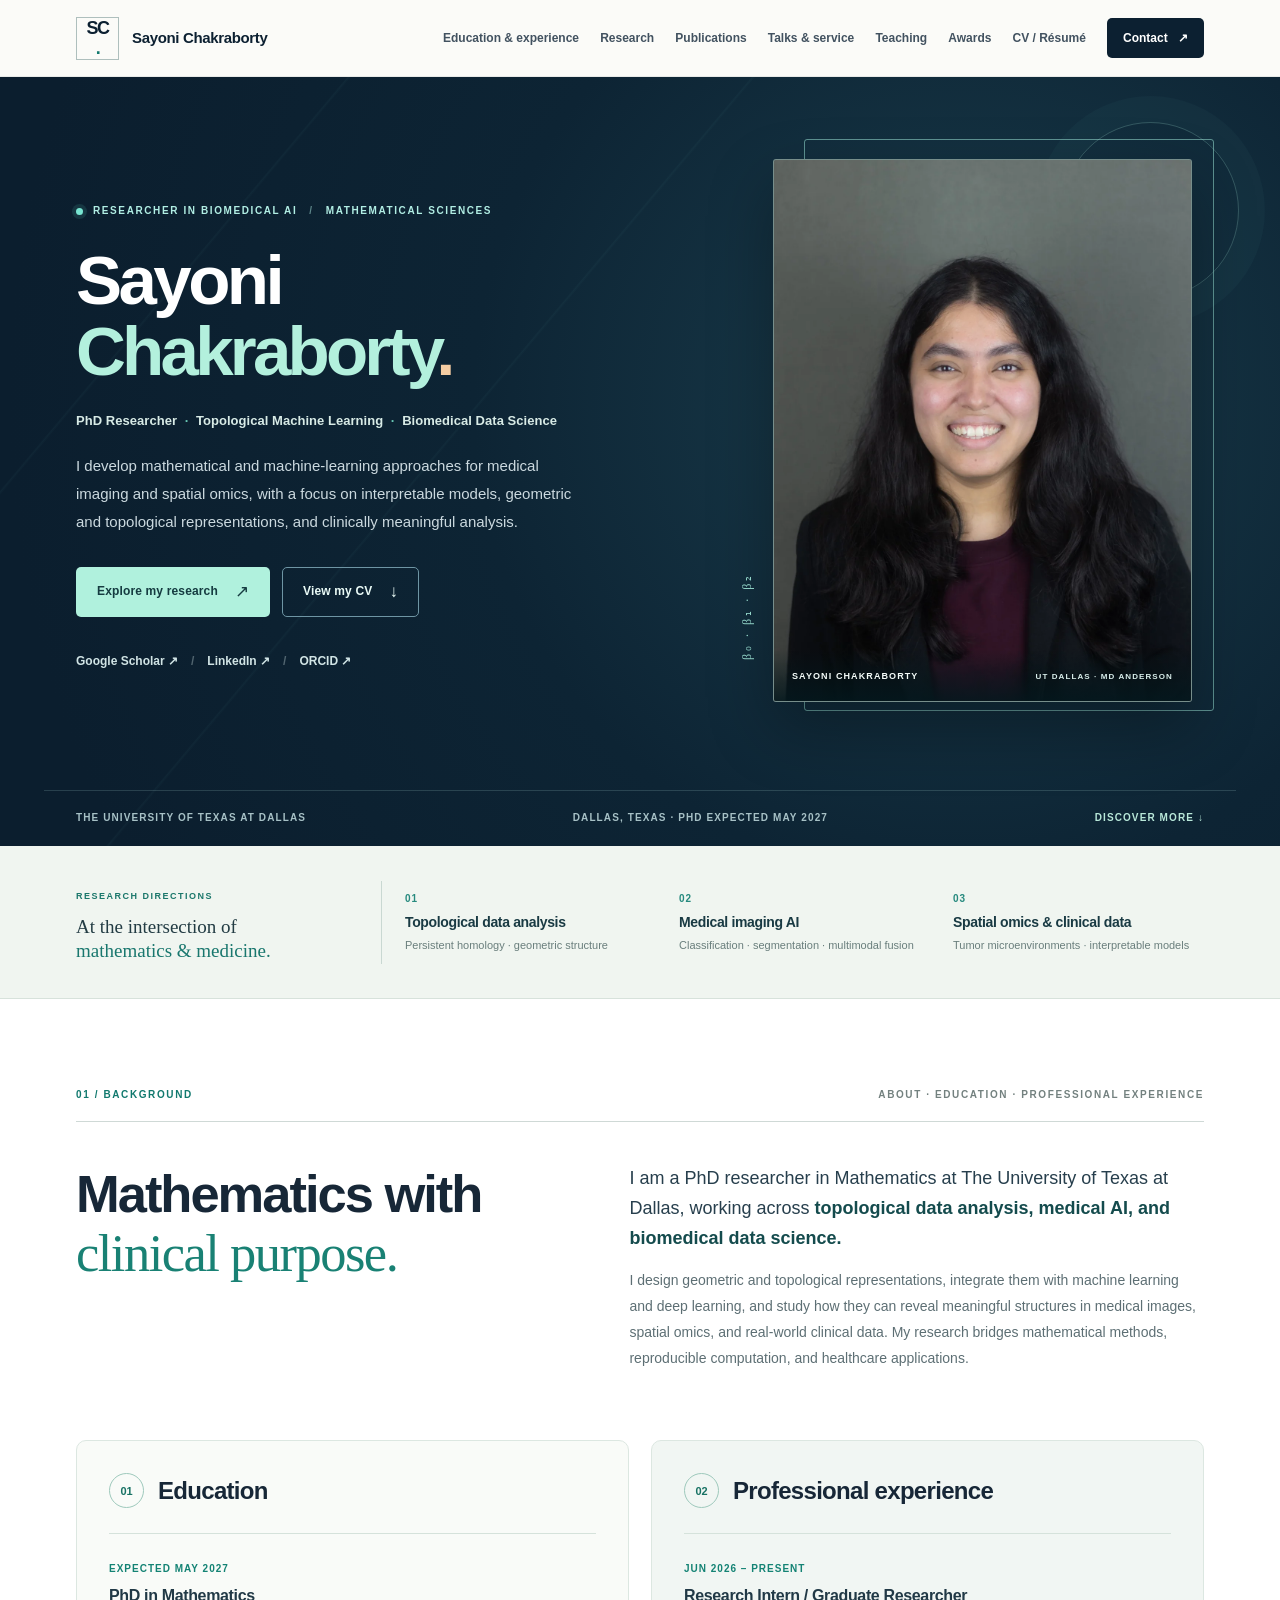
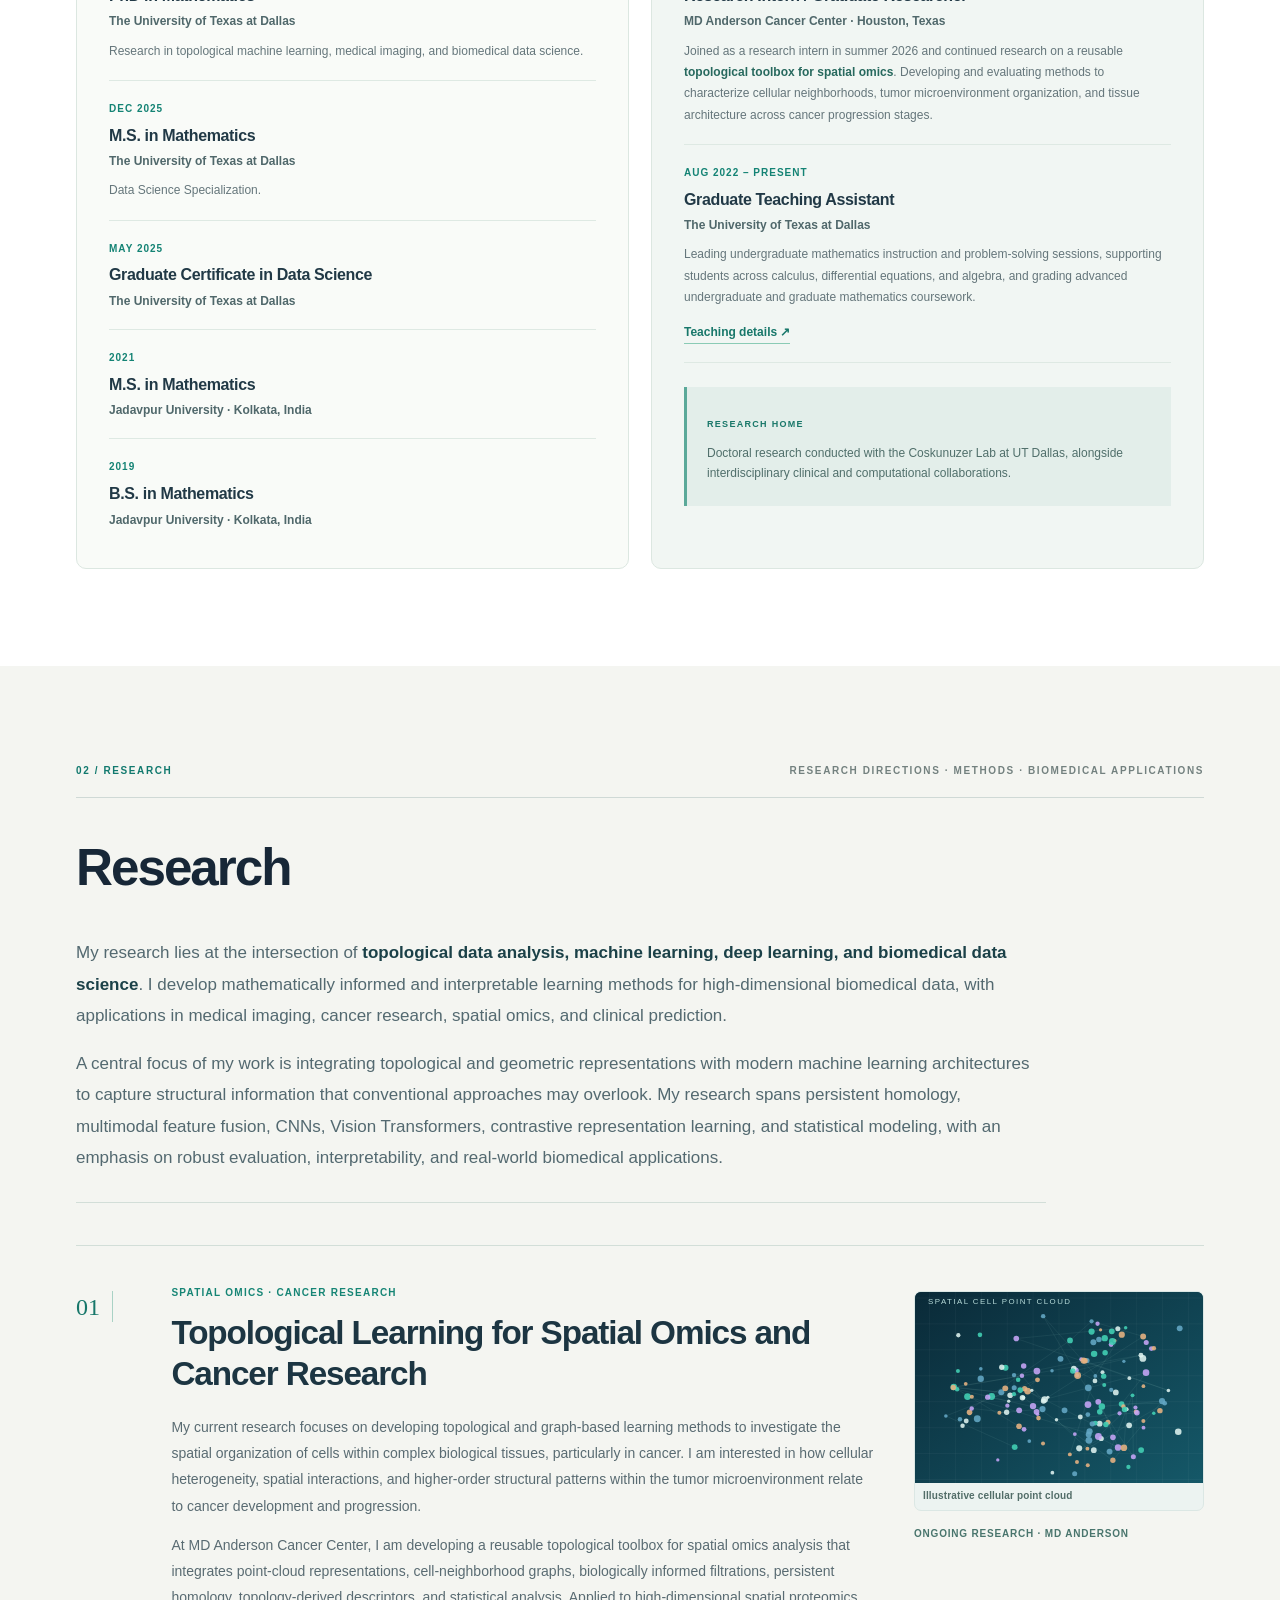
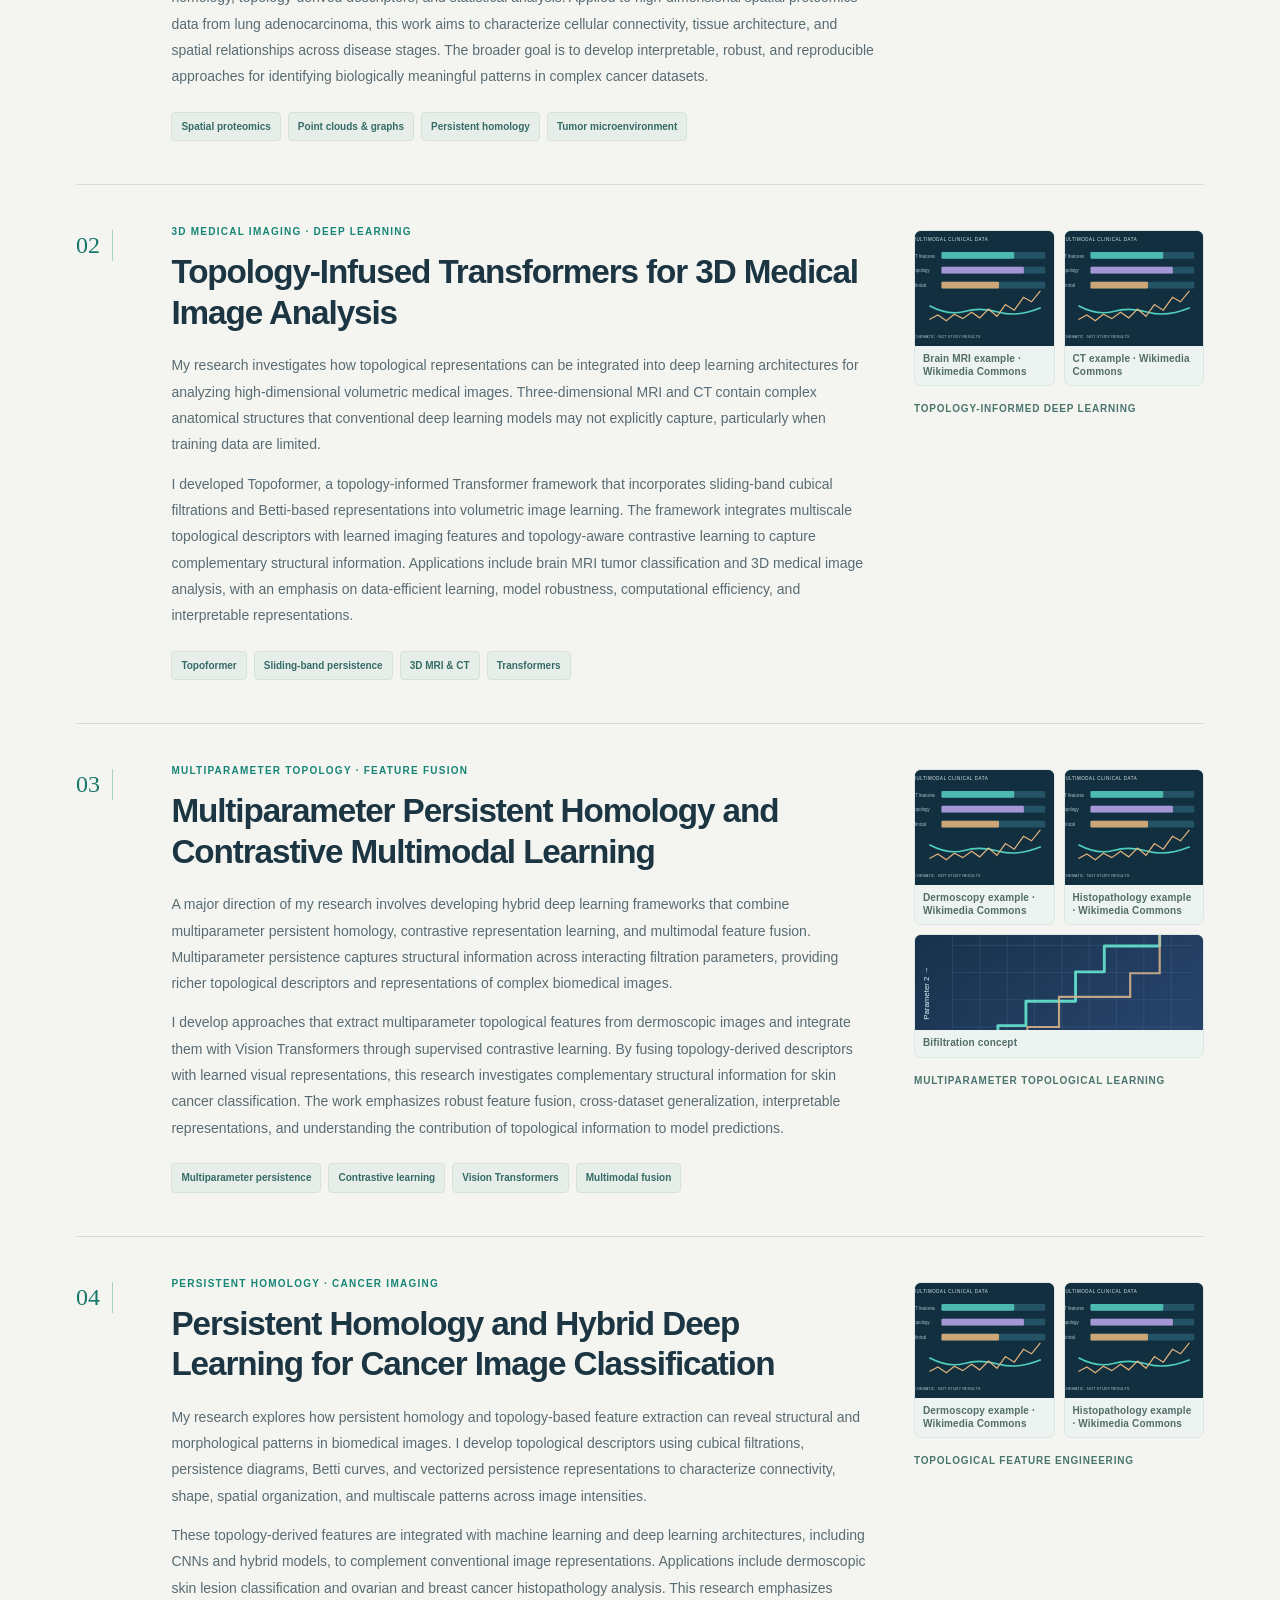
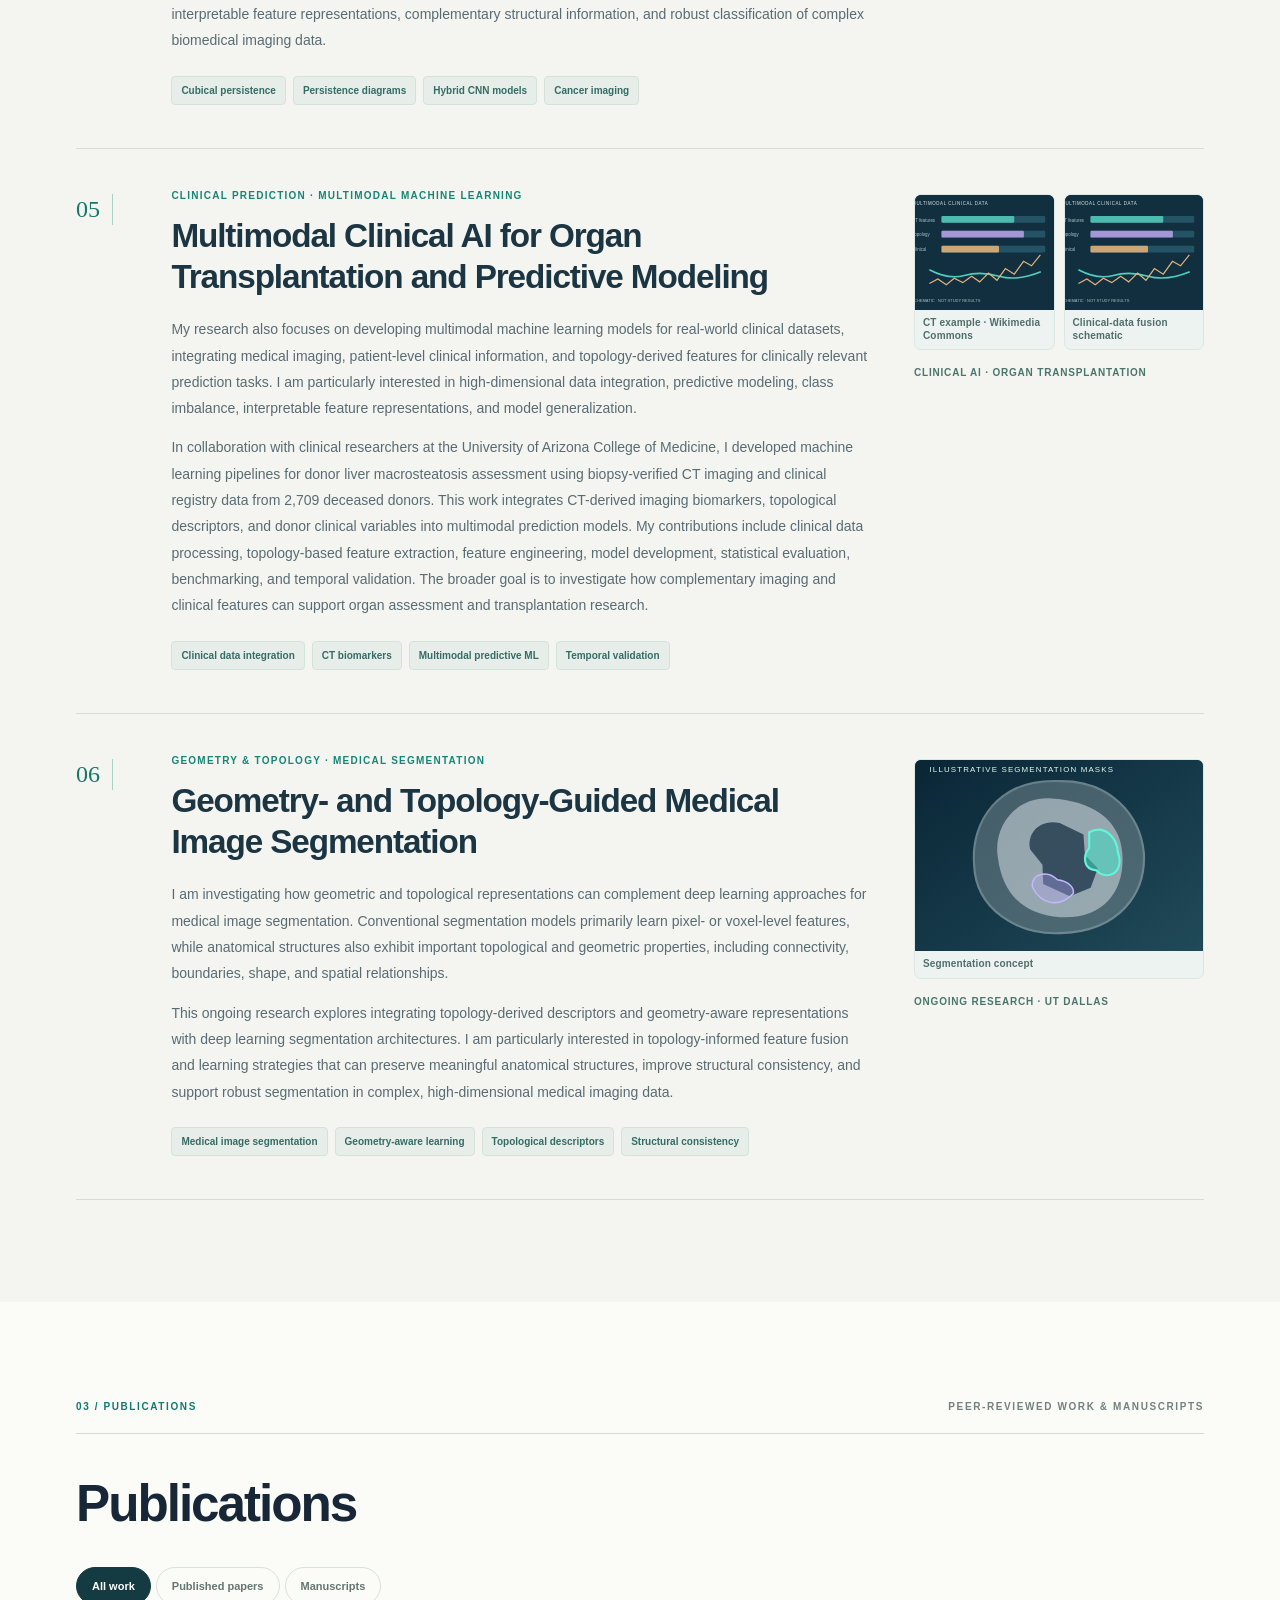
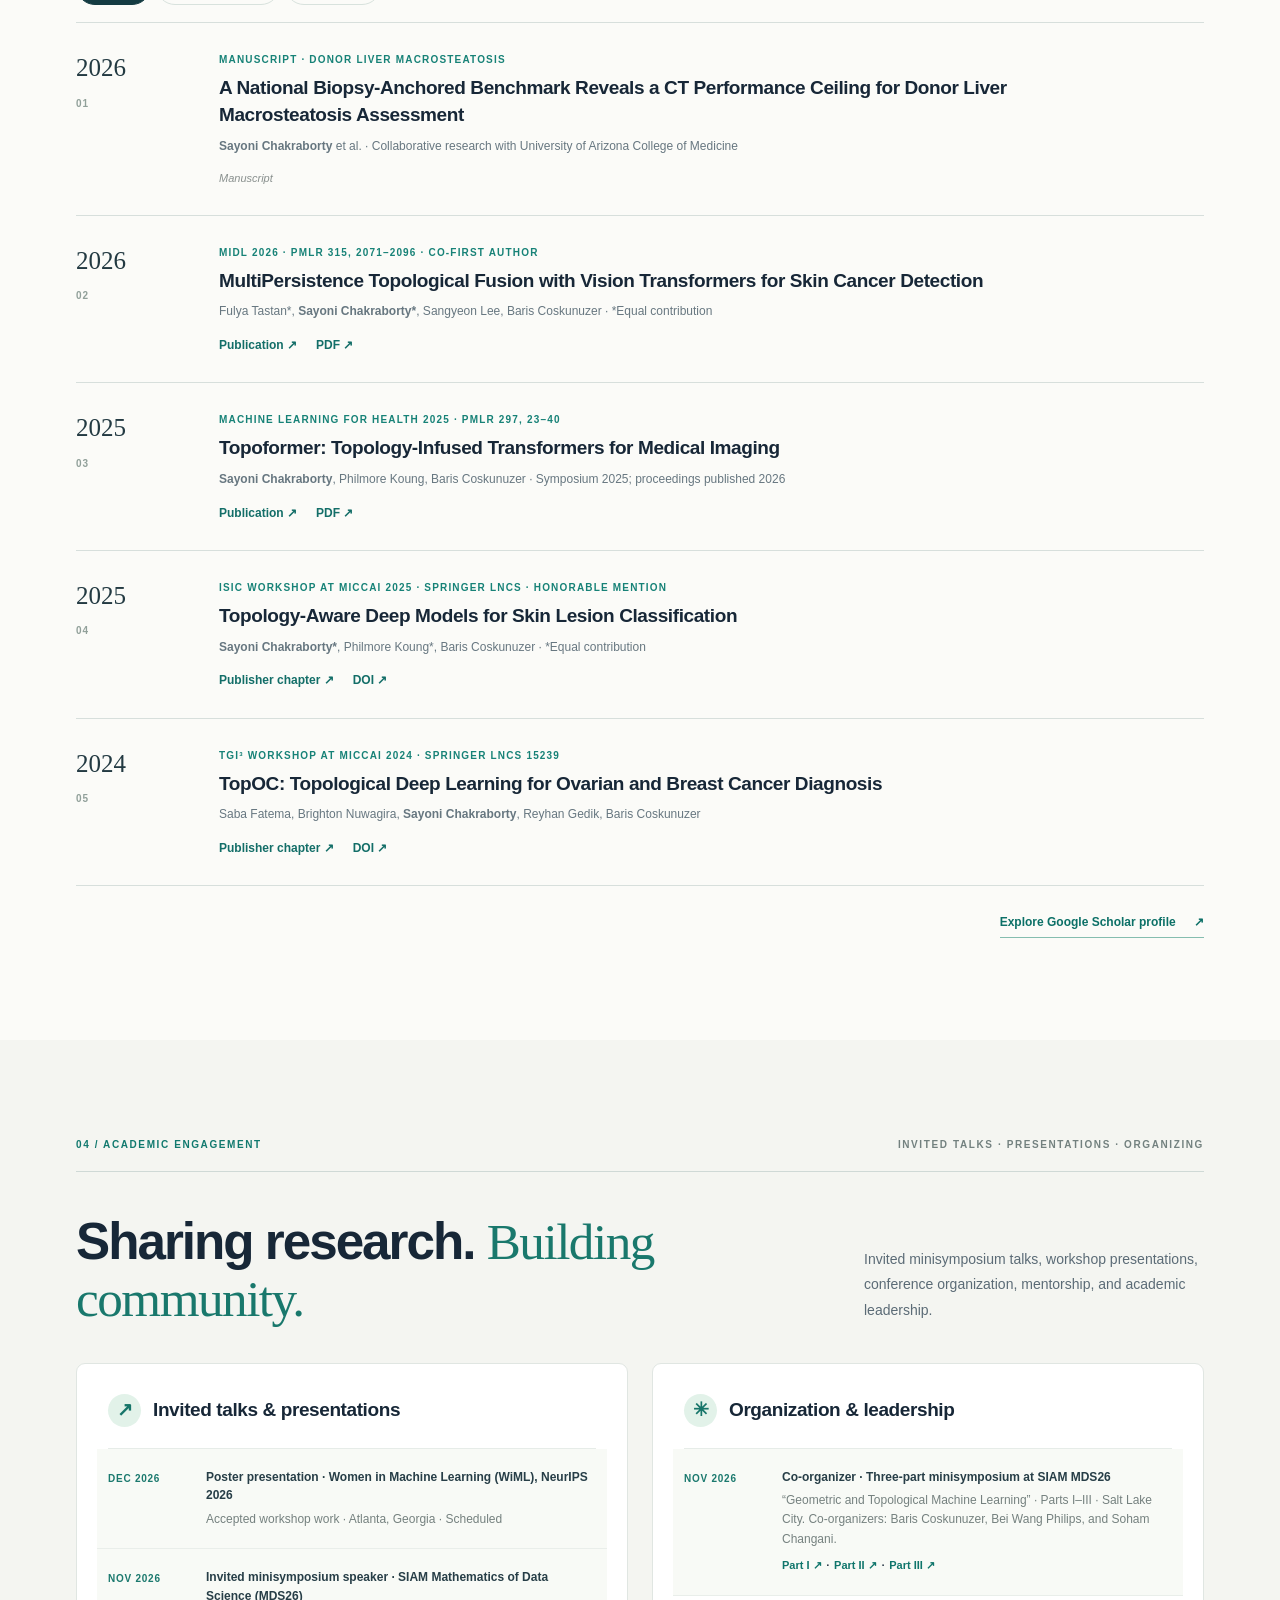
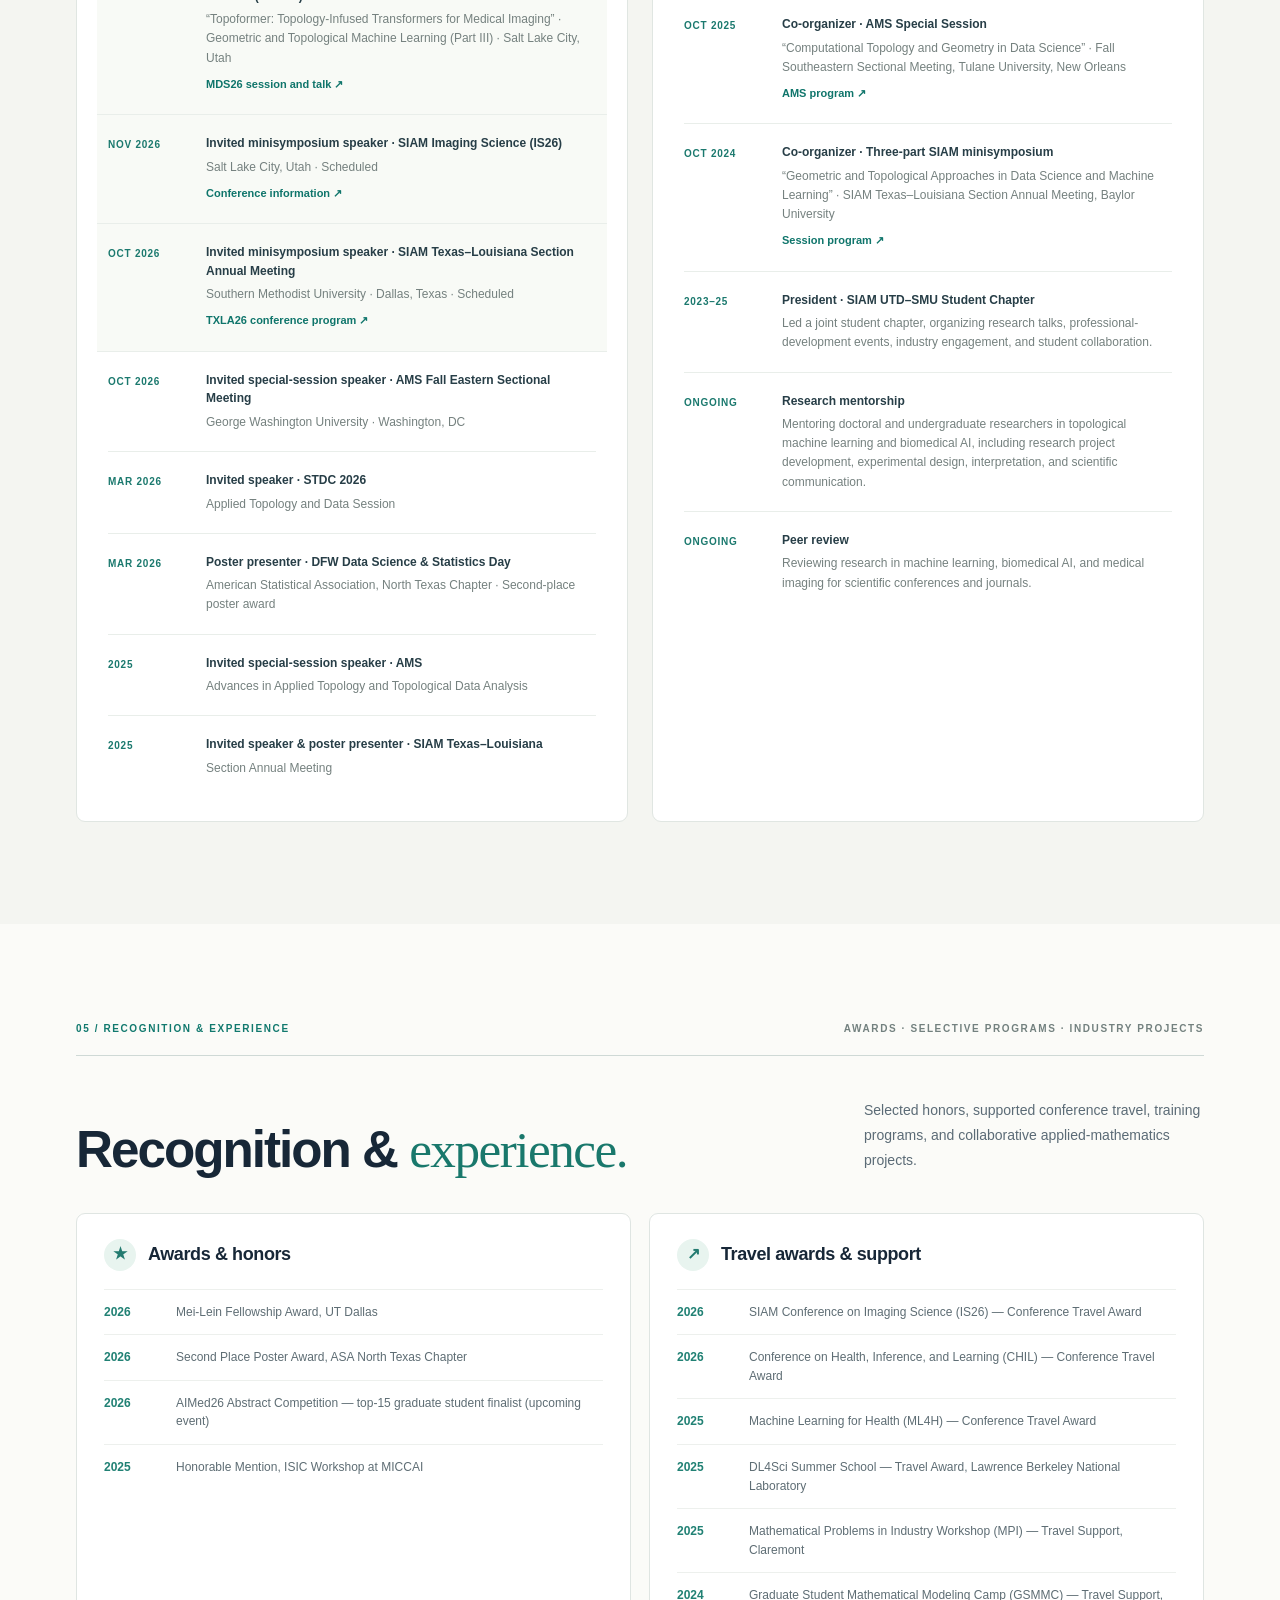
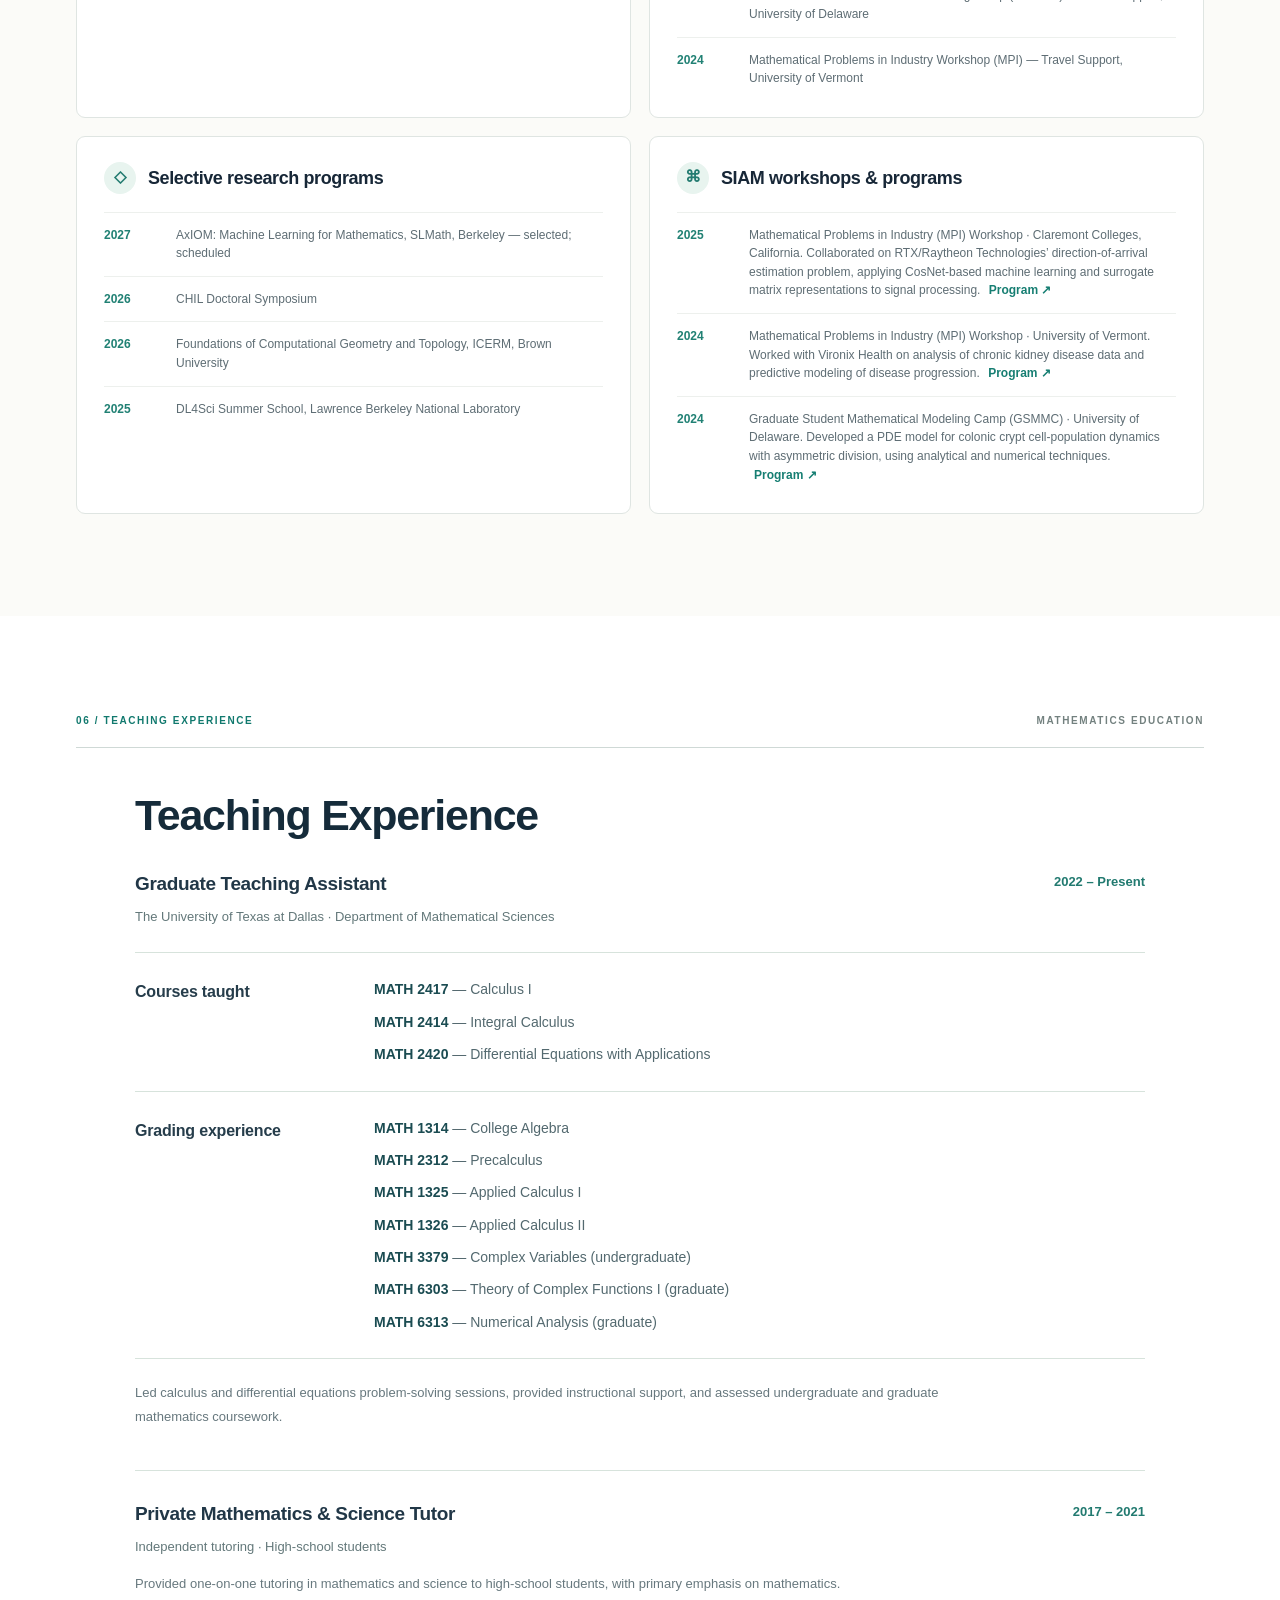
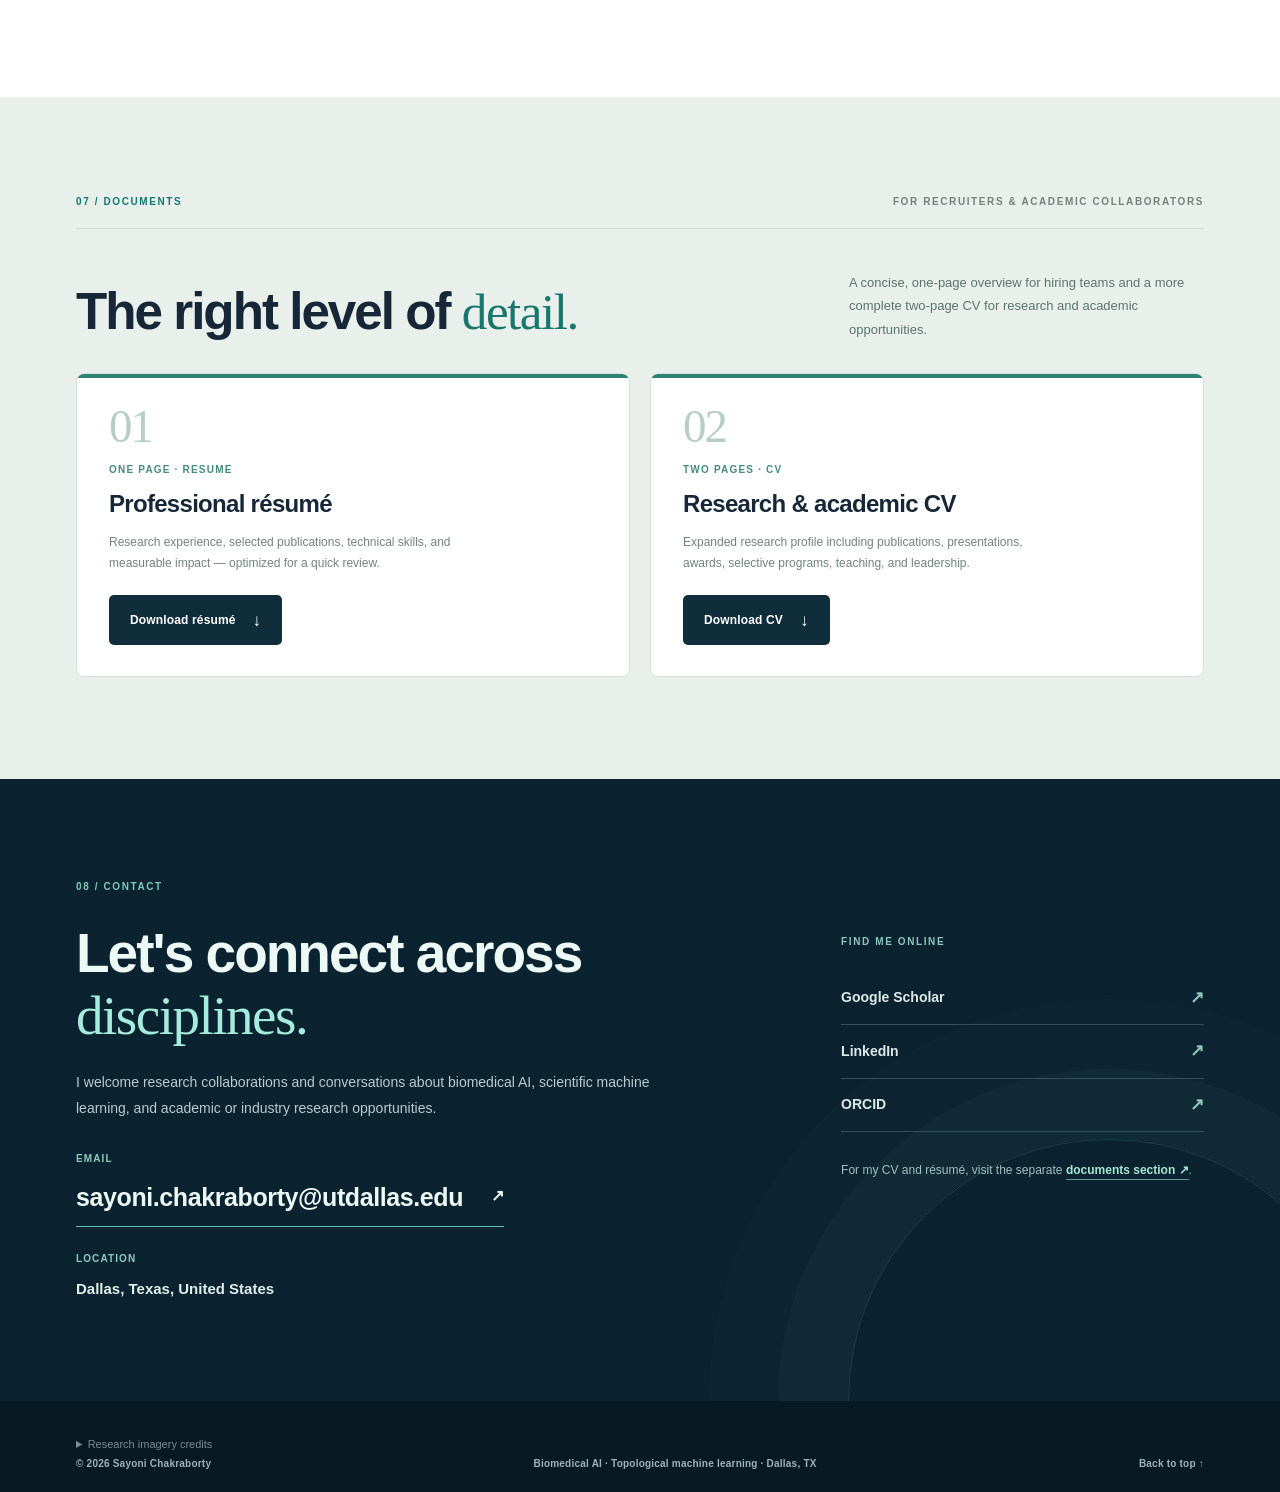
==== commit cf59695f: "Update index.html" ====
--- a/index.html
+++ b/index.html
@@ -15,6 +15,37 @@
 <link href="assets/style.css" rel="stylesheet"/>
 <script defer="" src="assets/main.js"></script>
 <script type="application/ld+json">{"@context":"https://schema.org","@type":"Person","name":"Sayoni Chakraborty","jobTitle":"PhD Researcher","affiliation":{"@type":"CollegeOrUniversity","name":"The University of Texas at Dallas"},"sameAs":["https://www.linkedin.com/in/sayoni-chakraborty/","https://scholar.google.com/citations?user=Q0i8S-sAAAAJ&hl=en","https://orcid.org/0009-0000-3278-5218"],"knowsAbout":["Topological data analysis","Biomedical AI","Medical imaging","Spatial omics","Machine learning"]}</script>
+
+<style>
+/* Simple academic-style teaching listing, maintained in index.html for easy GitHub edits. */
+.teaching-simple{max-width:1010px;margin:0 auto}
+.teaching-simple h2{font-size:clamp(32px,3.35vw,45px);font-weight:650;line-height:1.18;letter-spacing:-1.2px;color:#152b3a;margin:0 0 27px}
+.teaching-position{display:flex;align-items:start;justify-content:space-between;gap:20px;padding:0 0 25px;border-bottom:1px solid #d7e3dc}
+.teaching-position strong{display:block;font-size:19px;letter-spacing:-.35px;color:#213747}
+.teaching-position span{display:block;font-size:13px;color:#63787a;margin-top:6px}
+.teaching-position time{white-space:nowrap;font-size:13px;font-weight:680;color:#227a70;padding-top:3px}
+.teaching-entry{display:grid;grid-template-columns:215px minmax(0,1fr);gap:24px;padding:25px 0;border-bottom:1px solid #d7e3dc}
+.teaching-entry h3{font-size:16px;font-weight:730;letter-spacing:-.2px;color:#263d4b;margin:1px 0 0}
+.teaching-entry ul{list-style:none;margin:0;padding:0;display:grid;gap:10px}
+.teaching-entry li{color:#53696f;font-size:14px;line-height:1.6}
+.teaching-entry li strong{color:#1b4c52;font-weight:730}
+.teaching-note{font-size:13px;line-height:1.8;color:#67787e;margin:22px 0 0;max-width:850px}
+.teaching-position-secondary{margin-top:42px;padding-bottom:14px;border-bottom:0;border-top:1px solid #d7e3dc;padding-top:27px}
+.private-tutor-note{margin-top:0;margin-bottom:0}
+@media(max-width:650px){.teaching-position{display:block}.teaching-position time{display:block;margin-top:12px}.teaching-entry{grid-template-columns:1fr;gap:14px}}
+
+/* Research overview: aligned with the existing academic portfolio style. */
+.research-overview{max-width:970px;margin:0 0 42px 0;padding:0 0 29px;border-bottom:1px solid #d2ded8}
+.research-overview p{font-size:clamp(15px,1.34vw,17px);line-height:1.85;color:#536970;margin:0 0 16px}
+.research-overview p:last-child{margin-bottom:0}
+.research-overview strong{color:#1b4148;font-weight:680}
+@media(max-width:650px){.research-overview{margin-bottom:30px;padding-bottom:24px}.research-overview p{font-size:14px;line-height:1.77}}
+
+.image-credit-note{font-size:11px;line-height:1.65;opacity:.75;padding:12px 0 3px}
+.image-credit-note summary{cursor:pointer;max-width:max-content}
+.image-credit-note p{max-width:930px;margin:10px 0}
+.image-credit-note a{color:inherit;text-decoration:underline}
+</style>
 </head>
 <body>
 <a class="skip-link" href="#main">Skip to content</a>
@@ -74,46 +105,49 @@
 </section>
 <section aria-labelledby="research-title" class="section research-section" id="research">
 <div class="wrap">
-<div class="section-topline"><span class="section-num">02 / RESEARCH</span><span class="section-context">RESEARCH DIRECTIONS · QUESTIONS · METHODS</span></div>
-<div class="section-header research-heading"><h2 id="research-title">Research in <em>progress and perspective.</em></h2></div>
+<div class="section-topline"><span class="section-num">02 / RESEARCH</span><span class="section-context">RESEARCH DIRECTIONS · METHODS · BIOMEDICAL APPLICATIONS</span></div>
+<div class="section-header research-heading"><h2 id="research-title">Research</h2></div>
+<div class="research-overview">
+<p>My research lies at the intersection of <strong>topological data analysis, machine learning, deep learning, and biomedical data science</strong>. I develop mathematically informed and interpretable learning methods for high-dimensional biomedical data, with applications in medical imaging, cancer research, spatial omics, and clinical prediction.</p>
+<p>A central focus of my work is integrating topological and geometric representations with modern machine learning architectures to capture structural information that conventional approaches may overlook. My research spans persistent homology, multimodal feature fusion, CNNs, Vision Transformers, contrastive representation learning, and statistical modeling, with an emphasis on robust evaluation, interpretability, and real-world biomedical applications.</p>
+</div>
 <div class="research-stories">
 <article class="research-story research-spatial">
 <div class="story-index"><span>01</span><span aria-hidden="true" class="story-line"></span></div>
-<div class="story-content"><p class="story-kicker">SPATIAL PROTEOMICS · TOOL DEVELOPMENT</p><h3>Building a Topological Toolbox for Spatial Omics</h3><p>My research at MD Anderson centers on a reusable topological toolbox for spatial proteomics and related spatial omics data. The goal is to examine how different cell populations are arranged in tissue, how cell neighborhoods interact, and how tumor microenvironment organization changes during lung adenocarcinoma progression.</p><p>The toolbox develops biologically informed point-cloud and other topological filtrations, persistent-homology summaries, statistical comparisons, robustness checks, and visualizations. It is designed to support interpretable, reproducible comparisons across tissue regions, disease stages, and ultimately additional cancer datasets.</p><div class="story-tags"><span>Point-cloud topology</span><span>Spatial proteomics</span><span>Persistent homology</span><span>Tumor microenvironment</span></div></div>
-<div class="story-side"><div class="story-visuals" data-count="1"><figure class="story-figure"><img alt="Schematic spatial cell point cloud" decoding="async" loading="lazy" src="assets/research/point-cloud.svg"/><figcaption>Illustrative point-cloud topology</figcaption></figure></div><span class="story-status">MD ANDERSON · ONGOING</span></div>
-</article>
-<article class="research-story research-skin">
+<div class="story-content"><p class="story-kicker">SPATIAL OMICS · CANCER RESEARCH</p><h3>Topological Learning for Spatial Omics and Cancer Research</h3><p>My current research focuses on developing topological and graph-based learning methods to investigate the spatial organization of cells within complex biological tissues, particularly in cancer. I am interested in how cellular heterogeneity, spatial interactions, and higher-order structural patterns within the tumor microenvironment relate to cancer development and progression.</p><p>At MD Anderson Cancer Center, I am developing a reusable topological toolbox for spatial omics analysis that integrates point-cloud representations, cell-neighborhood graphs, biologically informed filtrations, persistent homology, topology-derived descriptors, and statistical analysis. Applied to high-dimensional spatial proteomics data from lung adenocarcinoma, this work aims to characterize cellular connectivity, tissue architecture, and spatial relationships across disease stages. The broader goal is to develop interpretable, robust, and reproducible approaches for identifying biologically meaningful patterns in complex cancer datasets.</p><div class="story-tags"><span>Spatial proteomics</span><span>Point clouds &amp; graphs</span><span>Persistent homology</span><span>Tumor microenvironment</span></div></div>
+<div class="story-side"><div class="story-visuals" data-count="1"><figure class="story-figure"><img alt="Illustrative point cloud of spatially distributed cells" decoding="async" loading="lazy" src="assets/research/point-cloud.svg"/><figcaption>Illustrative cellular point cloud</figcaption></figure></div><span class="story-status">ONGOING RESEARCH · MD ANDERSON</span></div>
+</article>
+<article class="research-story research-volume">
 <div class="story-index"><span>02</span><span aria-hidden="true" class="story-line"></span></div>
-<div class="story-content"><p class="story-kicker">SKIN CANCER · TOPOLOGICAL CLASSIFICATION</p><h3>From Skin Lesion Images to Topology-Aware Deep Learning</h3><p>An earlier line of research investigated how topological information can complement image-based deep learning for skin lesion classification. Rather than relying entirely on visual appearance, the work incorporates descriptors of shape, connectivity, and structural patterns that may remain informative across variable image conditions.</p><p>This work laid the methodological groundwork for later extensions: combining learned visual representations with topological features and studying whether those complementary signals support classification and more interpretable predictions in medical imaging.</p><div class="story-tags"><span>Skin lesion classification</span><span>Topological features</span><span>Deep learning</span></div></div>
-<div class="story-side"><div class="story-visuals" data-count="1"><figure class="story-figure"><img alt="Dermoscopy image of a skin lesion" decoding="async" loading="lazy" src="https://upload.wikimedia.org/wikipedia/commons/1/1e/Superficial_spreading_melanoma_in_situ_on_dermoscopy.jpg"/><figcaption><a href="https://commons.wikimedia.org/wiki/File:Superficial_spreading_melanoma_in_situ_on_dermoscopy.jpg" rel="noopener noreferrer" target="_blank">Dermoscopy image ↗</a></figcaption></figure></div><span class="story-status">SKIN LESION CLASSIFICATION</span></div>
+<div class="story-content"><p class="story-kicker">3D MEDICAL IMAGING · DEEP LEARNING</p><h3>Topology-Infused Transformers for 3D Medical Image Analysis</h3><p>My research investigates how topological representations can be integrated into deep learning architectures for analyzing high-dimensional volumetric medical images. Three-dimensional MRI and CT contain complex anatomical structures that conventional deep learning models may not explicitly capture, particularly when training data are limited.</p><p>I developed Topoformer, a topology-informed Transformer framework that incorporates sliding-band cubical filtrations and Betti-based representations into volumetric image learning. The framework integrates multiscale topological descriptors with learned imaging features and topology-aware contrastive learning to capture complementary structural information. Applications include brain MRI tumor classification and 3D medical image analysis, with an emphasis on data-efficient learning, model robustness, computational efficiency, and interpretable representations.</p><div class="story-tags"><span>Topoformer</span><span>Sliding-band persistence</span><span>3D MRI &amp; CT</span><span>Transformers</span></div></div>
+<div class="story-side"><div class="story-visuals" data-count="2"><figure class="story-figure"><img alt="Example axial brain MRI image" decoding="async" loading="lazy" src="https://upload.wikimedia.org/wikipedia/commons/a/a6/MRI_Brain_T2_Axial_%281%29.jpg"/><figcaption>Brain MRI example · Wikimedia Commons</figcaption></figure><figure class="story-figure"><img alt="Example abdominal CT image not from the donor liver study" decoding="async" loading="lazy" src="https://upload.wikimedia.org/wikipedia/commons/a/a9/CT_of_a_normal_abdomen_and_pelvis%2C_axial_plane_105.png"/><figcaption>CT example · Wikimedia Commons</figcaption></figure></div><span class="story-status">TOPOLOGY-INFORMED DEEP LEARNING</span></div>
 </article>
 <article class="research-story research-fusion">
 <div class="story-index"><span>03</span><span aria-hidden="true" class="story-line"></span></div>
-<div class="story-content"><p class="story-kicker">DERMOSCOPY &amp; HISTOPATHOLOGY · FUSION</p><h3>Extending to Multiparameter Persistence and Vision Transformers</h3><p>Building on the skin-lesion classification work, I developed methods that capture topology along more than one parameter and combine these richer representations with Vision Transformers. The central question is how different structural views of the same image can complement modern learned features.</p><p>The resulting research explores topology-aware fusion for skin cancer detection across dermoscopy and pathology-related imaging, with attention to robustness, dataset differences, and the interpretability of the fused representations.</p><div class="story-tags"><span>Multiparameter persistence</span><span>Vision Transformers</span><span>Multimodal fusion</span></div></div>
-<div class="story-side"><div class="story-visuals" data-count="3"><figure class="story-figure"><img alt="Dermoscopic skin lesion" decoding="async" loading="lazy" src="https://upload.wikimedia.org/wikipedia/commons/1/1e/Superficial_spreading_melanoma_in_situ_on_dermoscopy.jpg"/><figcaption><a href="https://commons.wikimedia.org/wiki/File:Superficial_spreading_melanoma_in_situ_on_dermoscopy.jpg" rel="noopener noreferrer" target="_blank">Dermoscopy ↗</a></figcaption></figure><figure class="story-figure"><img alt="Microscopic histopathology of melanoma" decoding="async" loading="lazy" src="https://upload.wikimedia.org/wikipedia/commons/a/aa/Histopathology_of_melanoma%2C_HE.jpg"/><figcaption><a href="https://commons.wikimedia.org/wiki/File:Histopathology_of_melanoma,_HE.jpg" rel="noopener noreferrer" target="_blank">Histopathology ↗</a></figcaption></figure><figure class="story-figure"><img alt="Illustrative two-parameter persistence filtration" decoding="async" loading="lazy" src="assets/research/bifiltration.svg"/><figcaption>Bifiltration concept</figcaption></figure></div><span class="story-status">MIDL 2026 · CO-FIRST AUTHOR</span></div>
-</article>
-<article class="research-story research-volume">
+<div class="story-content"><p class="story-kicker">MULTIPARAMETER TOPOLOGY · FEATURE FUSION</p><h3>Multiparameter Persistent Homology and Contrastive Multimodal Learning</h3><p>A major direction of my research involves developing hybrid deep learning frameworks that combine multiparameter persistent homology, contrastive representation learning, and multimodal feature fusion. Multiparameter persistence captures structural information across interacting filtration parameters, providing richer topological descriptors and representations of complex biomedical images.</p><p>I develop approaches that extract multiparameter topological features from dermoscopic images and integrate them with Vision Transformers through supervised contrastive learning. By fusing topology-derived descriptors with learned visual representations, this research investigates complementary structural information for skin cancer classification. The work emphasizes robust feature fusion, cross-dataset generalization, interpretable representations, and understanding the contribution of topological information to model predictions.</p><div class="story-tags"><span>Multiparameter persistence</span><span>Contrastive learning</span><span>Vision Transformers</span><span>Multimodal fusion</span></div></div>
+<div class="story-side"><div class="story-visuals" data-count="3"><figure class="story-figure"><img alt="Illustrative dermoscopic skin lesion image" decoding="async" loading="lazy" src="https://upload.wikimedia.org/wikipedia/commons/1/1e/Superficial_spreading_melanoma_in_situ_on_dermoscopy.jpg"/><figcaption>Dermoscopy example · Wikimedia Commons</figcaption></figure><figure class="story-figure"><img alt="Illustrative histopathology slide of melanoma" decoding="async" loading="lazy" src="https://upload.wikimedia.org/wikipedia/commons/a/aa/Histopathology_of_melanoma%2C_HE.jpg"/><figcaption>Histopathology example · Wikimedia Commons</figcaption></figure><figure class="story-figure"><img alt="Conceptual two-parameter filtration diagram" decoding="async" loading="lazy" src="assets/research/bifiltration.svg"/><figcaption>Bifiltration concept</figcaption></figure></div><span class="story-status">MULTIPARAMETER TOPOLOGICAL LEARNING</span></div>
+</article>
+<article class="research-story research-skin">
 <div class="story-index"><span>04</span><span aria-hidden="true" class="story-line"></span></div>
-<div class="story-content"><p class="story-kicker">VOLUMETRIC MEDICAL IMAGING · TRANSFORMERS</p><h3>Topoformer: Topology-Infused Learning for 3D Medical Images</h3><p>Topoformer explores how persistent topological information can be integrated into Transformer-based learning for volumetric medical imaging. Medical scans contain spatial structures that conventional models may not explicitly represent, particularly when training data are limited.</p><p>The approach develops sliding-band cubical filtrations and Betti-based representations to expose connected components, loops, and cavities across image intensities. These descriptors are fused with deep-learning features, with topology-aware learning objectives and evaluations across MRI and CT tasks.</p><div class="story-tags"><span>3D MRI / CT</span><span>Cubical persistence</span><span>Betti representations</span><span>Transformers</span></div></div>
-<div class="story-side"><div class="story-visuals" data-count="2"><figure class="story-figure"><img alt="Axial brain MRI scan example" decoding="async" loading="lazy" src="https://upload.wikimedia.org/wikipedia/commons/a/a6/MRI_Brain_T2_Axial_%281%29.jpg"/><figcaption><a href="https://commons.wikimedia.org/wiki/File:MRI_Brain_T2_Axial_(1).jpg" rel="noopener noreferrer" target="_blank">MRI example ↗</a></figcaption></figure><figure class="story-figure"><img alt="Abdominal axial CT image" decoding="async" loading="lazy" src="https://upload.wikimedia.org/wikipedia/commons/a/a9/CT_of_a_normal_abdomen_and_pelvis%2C_axial_plane_105.png"/><figcaption><a href="https://commons.wikimedia.org/wiki/File:CT_of_a_normal_abdomen_and_pelvis,_axial_plane_105.png" rel="noopener noreferrer" target="_blank">CT example ↗</a></figcaption></figure></div><span class="story-status">ML4H 2025</span></div>
+<div class="story-content"><p class="story-kicker">PERSISTENT HOMOLOGY · CANCER IMAGING</p><h3>Persistent Homology and Hybrid Deep Learning for Cancer Image Classification</h3><p>My research explores how persistent homology and topology-based feature extraction can reveal structural and morphological patterns in biomedical images. I develop topological descriptors using cubical filtrations, persistence diagrams, Betti curves, and vectorized persistence representations to characterize connectivity, shape, spatial organization, and multiscale patterns across image intensities.</p><p>These topology-derived features are integrated with machine learning and deep learning architectures, including CNNs and hybrid models, to complement conventional image representations. Applications include dermoscopic skin lesion classification and ovarian and breast cancer histopathology analysis. This research emphasizes interpretable feature representations, complementary structural information, and robust classification of complex biomedical imaging data.</p><div class="story-tags"><span>Cubical persistence</span><span>Persistence diagrams</span><span>Hybrid CNN models</span><span>Cancer imaging</span></div></div>
+<div class="story-side"><div class="story-visuals" data-count="2"><figure class="story-figure"><img alt="Illustrative dermoscopic skin lesion image" decoding="async" loading="lazy" src="https://upload.wikimedia.org/wikipedia/commons/1/1e/Superficial_spreading_melanoma_in_situ_on_dermoscopy.jpg"/><figcaption>Dermoscopy example · Wikimedia Commons</figcaption></figure><figure class="story-figure"><img alt="Illustrative histopathology slide of melanoma" decoding="async" loading="lazy" src="https://upload.wikimedia.org/wikipedia/commons/a/aa/Histopathology_of_melanoma%2C_HE.jpg"/><figcaption>Histopathology example · Wikimedia Commons</figcaption></figure></div><span class="story-status">TOPOLOGICAL FEATURE ENGINEERING</span></div>
+</article>
+<article class="research-story research-liver">
+<div class="story-index"><span>05</span><span aria-hidden="true" class="story-line"></span></div>
+<div class="story-content"><p class="story-kicker">CLINICAL PREDICTION · MULTIMODAL MACHINE LEARNING</p><h3>Multimodal Clinical AI for Organ Transplantation and Predictive Modeling</h3><p>My research also focuses on developing multimodal machine learning models for real-world clinical datasets, integrating medical imaging, patient-level clinical information, and topology-derived features for clinically relevant prediction tasks. I am particularly interested in high-dimensional data integration, predictive modeling, class imbalance, interpretable feature representations, and model generalization.</p><p>In collaboration with clinical researchers at the University of Arizona College of Medicine, I developed machine learning pipelines for donor liver macrosteatosis assessment using biopsy-verified CT imaging and clinical registry data from 2,709 deceased donors. This work integrates CT-derived imaging biomarkers, topological descriptors, and donor clinical variables into multimodal prediction models. My contributions include clinical data processing, topology-based feature extraction, feature engineering, model development, statistical evaluation, benchmarking, and temporal validation. The broader goal is to investigate how complementary imaging and clinical features can support organ assessment and transplantation research.</p><div class="story-tags"><span>Clinical data integration</span><span>CT biomarkers</span><span>Multimodal predictive ML</span><span>Temporal validation</span></div></div>
+<div class="story-side"><div class="story-visuals" data-count="2"><figure class="story-figure"><img alt="Example abdominal CT image not from the donor liver study" decoding="async" loading="lazy" src="https://upload.wikimedia.org/wikipedia/commons/a/a9/CT_of_a_normal_abdomen_and_pelvis%2C_axial_plane_105.png"/><figcaption>CT example · Wikimedia Commons</figcaption></figure><figure class="story-figure"><img alt="Illustration of multimodal CT topology and patient clinical data fusion" decoding="async" loading="lazy" src="assets/research/clinical-data.svg"/><figcaption>Clinical-data fusion schematic</figcaption></figure></div><span class="story-status">CLINICAL AI · ORGAN TRANSPLANTATION</span></div>
 </article>
 <article class="research-story research-segment">
-<div class="story-index"><span>05</span><span aria-hidden="true" class="story-line"></span></div>
-<div class="story-content"><p class="story-kicker">GEOMETRY &amp; TOPOLOGY · WORK IN PROGRESS</p><h3>Geometric and Topological Ideas for Medical Image Segmentation</h3><p>This ongoing direction investigates how geometric and topological ideas can be combined with learning-based medical image segmentation. A segmentation should not only identify pixels or voxels correctly; it should also preserve meaningful shapes, boundaries, and connected anatomical structures.</p><p>I am exploring topology-informed and geometry-aware representations and fusion strategies for segmentation models, with an emphasis on structural consistency, reproducible evaluation, and medically meaningful anatomical boundaries.</p><div class="story-tags"><span>Medical image segmentation</span><span>Geometry-aware learning</span><span>Topological fusion</span></div></div>
-<div class="story-side"><div class="story-visuals" data-count="1"><figure class="story-figure"><img alt="Illustrative MRI segmentation masks diagram" decoding="async" loading="lazy" src="assets/research/segmentation.svg"/><figcaption>Segmentation concept</figcaption></figure></div><span class="story-status">ONGOING RESEARCH</span></div>
-</article>
-<article class="research-story research-liver">
 <div class="story-index"><span>06</span><span aria-hidden="true" class="story-line"></span></div>
-<div class="story-content"><p class="story-kicker">REAL-WORLD CLINICAL DATA · MULTIMODAL AI</p><h3>Interpretable Clinical AI for Donor Liver CT Assessment</h3><p>In collaboration with clinical researchers at the University of Arizona College of Medicine, I study the assessment of donor liver macrosteatosis using biopsy-verified CT imaging and clinical registry information. The challenge is to understand what different imaging and clinical signals can—and cannot—reliably reveal in a heterogeneous donor population.</p><p>This work integrates CT-derived biomarkers, clinical variables, and topological image descriptors, then compares them with conventional and deep-learning alternatives. Emphasis is placed on temporal validation, transparent evaluation, and understanding the limitations of prediction in real-world clinical data.</p><div class="story-tags"><span>CT imaging</span><span>Clinical registries</span><span>Predictive modeling</span><span>Temporal validation</span></div></div>
-<div class="story-side"><div class="story-visuals" data-count="2"><figure class="story-figure"><img alt="Abdominal CT image example" decoding="async" loading="lazy" src="https://upload.wikimedia.org/wikipedia/commons/a/a9/CT_of_a_normal_abdomen_and_pelvis%2C_axial_plane_105.png"/><figcaption><a href="https://commons.wikimedia.org/wiki/File:CT_of_a_normal_abdomen_and_pelvis,_axial_plane_105.png" rel="noopener noreferrer" target="_blank">CT example ↗</a></figcaption></figure><figure class="story-figure"><img alt="Schematic showing integration of CT, topology, and clinical data" decoding="async" loading="lazy" src="assets/research/clinical-data.svg"/><figcaption>Clinical-data fusion</figcaption></figure></div><span class="story-status">MULTI-INSTITUTIONAL COLLABORATION</span></div>
-</article>
-</div>
-<div class="research-note"><span aria-hidden="true" class="note-icon">✳</span><div><strong>Research approach</strong><p>Mathematical structure → interpretable representations → machine-learning integration → statistical evaluation and real-world biomedical application.</p></div></div>
-</div>
-</section>
-<section aria-labelledby="publications-title" class="section" id="publications"><div class="wrap"><div class="section-topline"><span class="section-num">03 / PUBLICATIONS</span><span class="section-context">PEER-REVIEWED &amp; SUBMITTED WORK</span></div><div class="section-header compact-header"><h2 id="publications-title">Publications</h2></div>
-<div aria-label="Filter publications" class="filter-bar"><button aria-pressed="true" class="filter-button active" data-filter="all" type="button">All work</button><button aria-pressed="false" class="filter-button" data-filter="published" type="button">Published papers</button><button aria-pressed="false" class="filter-button" data-filter="submitted" type="button">Submitted</button></div>
-<div class="publication-list"><article class="publication" data-category="submitted"><div class="pub-year">2026 <span>01</span></div><div><div class="pub-category">UNDER REVIEW · AMERICAN JOURNAL OF TRANSPLANTATION</div><h3>A National Biopsy-Anchored Benchmark Reveals a CT Performance Ceiling for Donor Liver Macrosteatosis Assessment</h3><p><strong>Sayoni Chakraborty</strong> et al. · Collaborative research with University of Arizona College of Medicine</p><div class="pub-links"><span class="unlinked-status">Under review at American Journal of Transplantation</span></div></div></article>
+<div class="story-content"><p class="story-kicker">GEOMETRY &amp; TOPOLOGY · MEDICAL SEGMENTATION</p><h3>Geometry- and Topology-Guided Medical Image Segmentation</h3><p>I am investigating how geometric and topological representations can complement deep learning approaches for medical image segmentation. Conventional segmentation models primarily learn pixel- or voxel-level features, while anatomical structures also exhibit important topological and geometric properties, including connectivity, boundaries, shape, and spatial relationships.</p><p>This ongoing research explores integrating topology-derived descriptors and geometry-aware representations with deep learning segmentation architectures. I am particularly interested in topology-informed feature fusion and learning strategies that can preserve meaningful anatomical structures, improve structural consistency, and support robust segmentation in complex, high-dimensional medical imaging data.</p><div class="story-tags"><span>Medical image segmentation</span><span>Geometry-aware learning</span><span>Topological descriptors</span><span>Structural consistency</span></div></div>
+<div class="story-side"><div class="story-visuals" data-count="1"><figure class="story-figure"><img alt="Illustrative MRI segmentation boundaries and masks" decoding="async" loading="lazy" src="assets/research/segmentation.svg"/><figcaption>Segmentation concept</figcaption></figure></div><span class="story-status">ONGOING RESEARCH · UT DALLAS</span></div>
+</article>
+</div>
+</div>
+</section>
+<section aria-labelledby="publications-title" class="section" id="publications"><div class="wrap"><div class="section-topline"><span class="section-num">03 / PUBLICATIONS</span><span class="section-context">PEER-REVIEWED WORK &amp; MANUSCRIPTS</span></div><div class="section-header compact-header"><h2 id="publications-title">Publications</h2></div>
+<div aria-label="Filter publications" class="filter-bar"><button aria-pressed="true" class="filter-button active" data-filter="all" type="button">All work</button><button aria-pressed="false" class="filter-button" data-filter="published" type="button">Published papers</button><button aria-pressed="false" class="filter-button" data-filter="submitted" type="button">Manuscripts</button></div>
+<div class="publication-list"><article class="publication" data-category="submitted"><div class="pub-year">2026 <span>01</span></div><div><div class="pub-category">MANUSCRIPT · DONOR LIVER MACROSTEATOSIS</div><h3>A National Biopsy-Anchored Benchmark Reveals a CT Performance Ceiling for Donor Liver Macrosteatosis Assessment</h3><p><strong>Sayoni Chakraborty</strong> et al. · Collaborative research with University of Arizona College of Medicine</p><div class="pub-links"><span class="unlinked-status">Manuscript</span></div></div></article>
 <article class="publication" data-category="published"><div class="pub-year">2026 <span>02</span></div><div><div class="pub-category">MIDL 2026 · PMLR 315, 2071–2096 · CO-FIRST AUTHOR</div><h3>MultiPersistence Topological Fusion with Vision Transformers for Skin Cancer Detection</h3><p>Fulya Tastan*, <strong>Sayoni Chakraborty*</strong>, Sangyeon Lee, Baris Coskunuzer · *Equal contribution</p><div class="pub-links"><a href="https://proceedings.mlr.press/v315/tastan26a.html" rel="noopener noreferrer" target="_blank">Publication ↗</a><a href="https://raw.githubusercontent.com/mlresearch/v315/main/assets/tastan26a/tastan26a.pdf" rel="noopener noreferrer" target="_blank">PDF ↗</a></div></div></article>
 <article class="publication" data-category="published"><div class="pub-year">2025 <span>03</span></div><div><div class="pub-category">MACHINE LEARNING FOR HEALTH 2025 · PMLR 297, 23–40</div><h3>Topoformer: Topology-Infused Transformers for Medical Imaging</h3><p><strong>Sayoni Chakraborty</strong>, Philmore Koung, Baris Coskunuzer · Symposium 2025; proceedings published 2026</p><div class="pub-links"><a href="https://proceedings.mlr.press/v297/chakraborty26a.html" rel="noopener noreferrer" target="_blank">Publication ↗</a><a href="https://raw.githubusercontent.com/mlresearch/v297/main/assets/chakraborty26a/chakraborty26a.pdf" rel="noopener noreferrer" target="_blank">PDF ↗</a></div></div></article>
 <article class="publication" data-category="published"><div class="pub-year">2025 <span>04</span></div><div><div class="pub-category">ISIC WORKSHOP AT MICCAI 2025 · SPRINGER LNCS · HONORABLE MENTION</div><h3>Topology-Aware Deep Models for Skin Lesion Classification</h3><p><strong>Sayoni Chakraborty*</strong>, Philmore Koung*, Baris Coskunuzer · *Equal contribution</p><div class="pub-links"><a href="https://link.springer.com/chapter/10.1007/978-3-032-05825-6_4" rel="noopener noreferrer" target="_blank">Publisher chapter ↗</a><a href="https://doi.org/10.1007/978-3-032-05825-6_4" rel="noopener noreferrer" target="_blank">DOI ↗</a></div></div></article>
@@ -151,11 +185,48 @@
 <div class="info-panel"><h3><span class="panel-icon">⌘</span> SIAM workshops &amp; programs</h3><ul class="detail-list"><li><strong>2025</strong><span>Mathematical Problems in Industry (MPI) Workshop · Claremont Colleges, California. Collaborated on RTX/Raytheon Technologies’ direction-of-arrival estimation problem, applying CosNet-based machine learning and surrogate matrix representations to signal processing. <a href="https://www.siam.org/conferences-events/workshops/2025-mathematical-problems-in-industry-workshop/" rel="noopener noreferrer" target="_blank">Program ↗</a></span></li><li><strong>2024</strong><span>Mathematical Problems in Industry (MPI) Workshop · University of Vermont. Worked with Vironix Health on analysis of chronic kidney disease data and predictive modeling of disease progression. <a href="https://www.siam.org/conferences-events/past-event-archive/2024-mathematical-problems-in-industry-workshop/" rel="noopener noreferrer" target="_blank">Program ↗</a></span></li><li><strong>2024</strong><span>Graduate Student Mathematical Modeling Camp (GSMMC) · University of Delaware. Developed a PDE model for colonic crypt cell-population dynamics with asymmetric division, using analytical and numerical techniques. <a href="https://www.siam.org/programs-initiatives/programs/graduate-student-mathematical-modeling-camp-and-mathematical-problems-in-industry-workshop/" rel="noopener noreferrer" target="_blank">Program ↗</a></span></li></ul></div>
 </div>
 </div></section>
-<section aria-labelledby="experience-title" class="section section-alt experience-section" id="experience"><div class="wrap"><div class="section-topline"><span class="section-num">06 / PROFESSIONAL SKILLS</span><span class="section-context">RESEARCH · COMPUTING · HEALTHCARE DATA</span></div><div class="experience-grid"><div><h2 id="experience-title">Technical foundations, <em>applied thoughtfully.</em></h2><p>Computational methods and research workflows spanning machine learning, topology, biomedical imaging, clinical data, and reproducible scientific analysis.</p><div class="skills-focus-list"><span>Topological machine learning</span><span>Medical image classification &amp; segmentation</span><span>Spatial omics analysis</span><span>Multimodal fusion &amp; model evaluation</span></div></div><div class="skills-panel"><div><h3>Machine learning &amp; computing</h3><p>Python, R, SQL, PyTorch, TensorFlow/Keras, scikit-learn, XGBoost, NumPy, Pandas, Linux, Git, HPC/GPU computing</p></div><div><h3>Mathematical &amp; topological methods</h3><p>Persistent homology; cubical, point-cloud, and graph-based filtrations; Betti curves; persistence images and silhouettes; multiparameter persistence; statistical inference and resampling</p></div><div><h3>Biomedical applications</h3><p>CT, MRI, X-ray, dermoscopy, digital pathology, spatial proteomics, DICOM/NIfTI, clinical registry data, patient-level clinical and biomedical datasets</p></div><div><h3>Model development &amp; evaluation</h3><p>CNNs, Vision Transformers, contrastive learning, multimodal learning, segmentation and classification; ROC/PR-AUC, class imbalance, temporal validation, cross-dataset evaluation, ablations, interpretability</p></div></div></div></div></section>
-<section aria-labelledby="teaching-title" class="section teaching-section" id="teaching"><div class="wrap"><div class="section-topline"><span class="section-num">07 / TEACHING</span><span class="section-context">UT DALLAS · UNDERGRADUATE &amp; GRADUATE MATHEMATICS</span></div><div class="teaching-grid"><div class="teaching-intro"><h2 id="teaching-title">Teaching &amp; <em>mentorship.</em></h2><p>As a Graduate Teaching Assistant at UT Dallas since 2022, I have taught and supported undergraduate mathematics courses, facilitated problem-solving sessions, and graded advanced undergraduate and graduate coursework.</p><div class="teaching-signature"><span>2022 — PRESENT</span><strong>The University of Texas at Dallas</strong><small>Graduate Teaching Assistant</small></div></div><div class="teaching-details"><div class="teach-group"><span>COURSES TAUGHT / INSTRUCTIONAL SUPPORT</span><h3>Undergraduate mathematics</h3><p>College Algebra; Calculus I (MATH 2417); Integral Calculus (MATH 2414); Differential Equations (MATH 2420).</p></div><div class="teach-group"><span>GRADING &amp; COURSE SUPPORT</span><h3>Foundations through advanced mathematics</h3><p>Applied Calculus, Precalculus, upper-level undergraduate Complex Analysis, and graduate Complex Analysis; additional support for undergraduate and graduate mathematics coursework.</p></div><div class="teach-group"><span>STUDENT DEVELOPMENT</span><h3>Mentoring and learning support</h3><p>Leading problem-solving sessions, explaining mathematical techniques, assessing coursework, and mentoring students in research methods and scientific communication.</p></div></div></div></div></section>
-<section aria-labelledby="documents-title" class="section documents-section" id="documents"><div class="wrap"><div class="section-topline"><span class="section-num">08 / DOCUMENTS</span><span class="section-context">FOR RECRUITERS &amp; ACADEMIC COLLABORATORS</span></div><div class="docs-heading"><h2 id="documents-title">The right level of <em>detail.</em></h2><p>A concise, one-page overview for hiring teams and a more complete two-page CV for research and academic opportunities.</p></div><div class="docs-grid"><article class="doc-card"><div aria-hidden="true" class="doc-icon">01</div><span class="doc-label">ONE PAGE · RESUME</span><h3>Professional résumé</h3><p>Research experience, selected publications, technical skills, and measurable impact — optimized for a quick review.</p><a class="button button-dark" download="" href="docs/Sayoni_Chakraborty_One_Page_Resume.pdf">Download résumé <span aria-hidden="true">↓</span></a></article><article class="doc-card"><div aria-hidden="true" class="doc-icon">02</div><span class="doc-label">TWO PAGES · CV</span><h3>Research &amp; academic CV</h3><p>Expanded research profile including publications, presentations, awards, selective programs, teaching, and leadership.</p><a class="button button-dark" download="" href="docs/Sayoni_Chakraborty_Two_Page_CV.pdf">Download CV <span aria-hidden="true">↓</span></a></article></div></div></section>
-<section aria-labelledby="contact-title" class="contact-section" id="contact"><div class="wrap contact-grid"><div><p class="eyebrow light-eyebrow">09 / CONTACT</p><h2 id="contact-title">Let's connect across <em>disciplines.</em></h2><p>I welcome research collaborations and conversations about biomedical AI, scientific machine learning, and academic or industry research opportunities.</p><div class="contact-info"><div><span class="contact-field-label">EMAIL</span><a class="contact-email" href="mailto:sayoni.chakraborty@utdallas.edu">sayoni.chakraborty@utdallas.edu <span aria-hidden="true">↗</span></a></div><div><span class="contact-field-label">LOCATION</span><span class="contact-location">Dallas, Texas, United States</span></div></div></div><div class="contact-side"><span>FIND ME ONLINE</span><a href="https://scholar.google.com/citations?user=Q0i8S-sAAAAJ&amp;hl=en" rel="noopener noreferrer" target="_blank">Google Scholar <span>↗</span></a><a href="https://www.linkedin.com/in/sayoni-chakraborty/" rel="noopener noreferrer" target="_blank">LinkedIn <span>↗</span></a><a href="https://orcid.org/0009-0000-3278-5218" rel="noopener noreferrer" target="_blank">ORCID <span>↗</span></a><div class="contact-caption">For my CV and résumé, visit the separate <a href="#documents">documents section ↗</a>.</div></div></div></section>
+
+<section aria-labelledby="teaching-title" class="section teaching-section" id="teaching">
+  <div class="wrap">
+    <div class="section-topline"><span class="section-num">06 / TEACHING EXPERIENCE</span><span class="section-context">MATHEMATICS EDUCATION</span></div>
+    <div class="teaching-simple">
+      <h2 id="teaching-title">Teaching Experience</h2>
+      <div class="teaching-position">
+        <div><strong>Graduate Teaching Assistant</strong><span>The University of Texas at Dallas · Department of Mathematical Sciences</span></div>
+        <time>2022 – Present</time>
+      </div>
+      <div class="teaching-entry">
+        <h3>Courses taught</h3>
+        <ul>
+          <li><strong>MATH 2417</strong> — Calculus I</li>
+          <li><strong>MATH 2414</strong> — Integral Calculus</li>
+          <li><strong>MATH 2420</strong> — Differential Equations with Applications</li>
+        </ul>
+      </div>
+      <div class="teaching-entry">
+        <h3>Grading experience</h3>
+        <ul>
+          <li><strong>MATH 1314</strong> — College Algebra</li>
+          <li><strong>MATH 2312</strong> — Precalculus</li>
+          <li><strong>MATH 1325</strong> — Applied Calculus I</li>
+          <li><strong>MATH 1326</strong> — Applied Calculus II</li>
+          <li><strong>MATH 3379</strong> — Complex Variables (undergraduate)</li>
+          <li><strong>MATH 6303</strong> — Theory of Complex Functions I (graduate)</li>
+          <li><strong>MATH 6313</strong> — Numerical Analysis (graduate)</li>
+        </ul>
+      </div>
+      <p class="teaching-note">Led calculus and differential equations problem-solving sessions, provided instructional support, and assessed undergraduate and graduate mathematics coursework.</p>
+      <div class="teaching-position teaching-position-secondary">
+        <div><strong>Private Mathematics &amp; Science Tutor</strong><span>Independent tutoring · High-school students</span></div>
+        <time>2017 – 2021</time>
+      </div>
+      <p class="teaching-note private-tutor-note">Provided one-on-one tutoring in mathematics and science to high-school students, with primary emphasis on mathematics.</p>
+    </div>
+  </div>
+</section>
+<section aria-labelledby="documents-title" class="section documents-section" id="documents"><div class="wrap"><div class="section-topline"><span class="section-num">07 / DOCUMENTS</span><span class="section-context">FOR RECRUITERS &amp; ACADEMIC COLLABORATORS</span></div><div class="docs-heading"><h2 id="documents-title">The right level of <em>detail.</em></h2><p>A concise, one-page overview for hiring teams and a more complete two-page CV for research and academic opportunities.</p></div><div class="docs-grid"><article class="doc-card"><div aria-hidden="true" class="doc-icon">01</div><span class="doc-label">ONE PAGE · RESUME</span><h3>Professional résumé</h3><p>Research experience, selected publications, technical skills, and measurable impact — optimized for a quick review.</p><a class="button button-dark" download="" href="docs/Sayoni_Chakraborty_One_Page_Resume.pdf">Download résumé <span aria-hidden="true">↓</span></a></article><article class="doc-card"><div aria-hidden="true" class="doc-icon">02</div><span class="doc-label">TWO PAGES · CV</span><h3>Research &amp; academic CV</h3><p>Expanded research profile including publications, presentations, awards, selective programs, teaching, and leadership.</p><a class="button button-dark" download="" href="docs/Sayoni_Chakraborty_Two_Page_CV.pdf">Download CV <span aria-hidden="true">↓</span></a></article></div></div></section>
+<section aria-labelledby="contact-title" class="contact-section" id="contact"><div class="wrap contact-grid"><div><p class="eyebrow light-eyebrow">08 / CONTACT</p><h2 id="contact-title">Let's connect across <em>disciplines.</em></h2><p>I welcome research collaborations and conversations about biomedical AI, scientific machine learning, and academic or industry research opportunities.</p><div class="contact-info"><div><span class="contact-field-label">EMAIL</span><a class="contact-email" href="mailto:sayoni.chakraborty@utdallas.edu">sayoni.chakraborty@utdallas.edu <span aria-hidden="true">↗</span></a></div><div><span class="contact-field-label">LOCATION</span><span class="contact-location">Dallas, Texas, United States</span></div></div></div><div class="contact-side"><span>FIND ME ONLINE</span><a href="https://scholar.google.com/citations?user=Q0i8S-sAAAAJ&amp;hl=en" rel="noopener noreferrer" target="_blank">Google Scholar <span>↗</span></a><a href="https://www.linkedin.com/in/sayoni-chakraborty/" rel="noopener noreferrer" target="_blank">LinkedIn <span>↗</span></a><a href="https://orcid.org/0009-0000-3278-5218" rel="noopener noreferrer" target="_blank">ORCID <span>↗</span></a><div class="contact-caption">For my CV and résumé, visit the separate <a href="#documents">documents section ↗</a>.</div></div></div></section>
 </main>
-<footer class="site-footer"><div class="wrap footer-inner"><span>© <span id="current-year">2026</span> Sayoni Chakraborty</span><span>Biomedical AI · Topological machine learning · Dallas, TX</span><a href="#top">Back to top ↑</a></div></footer>
+<footer class="site-footer"><div class="wrap"><details class="image-credit-note"><summary>Research imagery credits</summary><p>Illustrative medical imagery from Wikimedia Commons, not figures from my research datasets: <a href="https://commons.wikimedia.org/wiki/File:Superficial_spreading_melanoma_in_situ_on_dermoscopy.jpg" target="_blank" rel="noopener noreferrer">dermoscopy (CC BY 4.0)</a>, <a href="https://commons.wikimedia.org/wiki/File:Histopathology_of_melanoma,_HE.jpg" target="_blank" rel="noopener noreferrer">histopathology (CC BY 4.0)</a>, <a href="https://commons.wikimedia.org/wiki/File:MRI_Brain_T2_Axial_(1).jpg" target="_blank" rel="noopener noreferrer">MRI (CC BY-SA 4.0)</a>, and <a href="https://commons.wikimedia.org/wiki/File:CT_of_a_normal_abdomen_and_pelvis,_axial_plane_105.png" target="_blank" rel="noopener noreferrer">CT (CC0)</a>. Research schematics are conceptual illustrations.</p></details></div><div class="wrap footer-inner"><span>© <span id="current-year">2026</span> Sayoni Chakraborty</span><span>Biomedical AI · Topological machine learning · Dallas, TX</span><a href="#top">Back to top ↑</a></div></footer>
 </body>
 </html>
--- a/assets/style.css
+++ b/assets/style.css
@@ -0,0 +1,447 @@
+/* Sayoni Chakraborty · Research & Professional Portfolio
+   Static, dependency-free, responsive, accessible. Edit tokens below to retheme. */
+:root {
+  --ink:#172737; --navy:#0c2031; --navy2:#112c3d; --navy3:#183e4c;
+  --muted:#5b6b76; --teal:#11796e; --teal-bright:#a0f0df;
+  --paper:#fbfbf8; --warm:#f4f5f1; --line:#dfe5e2; --white:#ffffff;
+  --serif:Georgia,'Iowan Old Style','Palatino Linotype',serif;
+  --sans:Inter,-apple-system,BlinkMacSystemFont,'Segoe UI',Arial,sans-serif;
+  --wrap:1192px; --r:18px; --shadow:0 22px 60px rgba(17,38,46,.07);
+}
+*{box-sizing:border-box}
+html{scroll-behavior:smooth;scroll-padding-top:96px}
+body{margin:0;background:var(--paper);color:var(--ink);font-family:var(--sans);font-size:15px;line-height:1.68;-webkit-font-smoothing:antialiased}
+img,svg{max-width:100%} a{color:inherit;text-decoration:none}
+a,button{ -webkit-tap-highlight-color:transparent}
+a:focus-visible,button:focus-visible{outline:3px solid #64cdb8;outline-offset:4px}
+button{font:inherit;cursor:pointer}
+[hidden]{display:none!important}
+::selection{background:#b9eade;color:#0a2b32}
+.wrap{max-width:var(--wrap);padding:0 32px;margin:0 auto}
+.skip-link{position:absolute;left:10px;top:-80px;z-index:9999;background:white;color:black;padding:11px 18px}
+.skip-link:focus{top:10px}
+.visually-hidden{position:absolute!important;clip:rect(0 0 0 0);clip-path:inset(50%);width:1px;height:1px;overflow:hidden;white-space:nowrap}
+/* Navigation */
+.site-header{position:sticky;top:0;z-index:200;background:rgba(251,251,248,.96);border-bottom:1px solid rgba(20,46,54,.08);backdrop-filter:blur(18px);-webkit-backdrop-filter:blur(18px)}
+.nav-wrap{min-height:76px;display:flex;align-items:center;justify-content:space-between;gap:25px}
+.brand{display:flex;align-items:center;gap:13px;flex-shrink:0;color:var(--navy)}
+.brand-mark{font-size:18px;font-weight:800;letter-spacing:-1.6px;border:1px solid #aebfbd;width:43px;height:43px;display:grid;place-items:center;line-height:1}
+.mark-dot{color:var(--teal)}
+.brand-name{font-size:15px;font-weight:760;letter-spacing:-.35px}
+.main-nav{display:flex;align-items:center;justify-content:flex-end;gap:clamp(12px,1.65vw,23px)}
+.main-nav a{font-size:12px;line-height:1.5;font-weight:680;color:#425260;white-space:nowrap;transition:color .2s}
+.main-nav a:hover{color:var(--teal)}
+.main-nav .nav-contact{padding:11px 16px;background:var(--navy);color:white;border-radius:5px}
+.main-nav .nav-contact:hover{background:var(--teal);color:white}
+.nav-contact span{margin-left:7px}
+.menu-toggle{display:none}
+/* Hero */
+.hero{position:relative;overflow:hidden;background:radial-gradient(circle at 75% 42%,#1a3d4c 0%,#0d2434 46%,#0b1e2e 90%);color:white}
+.hero:before{content:"";pointer-events:none;position:absolute;inset:0;background:linear-gradient(130deg,transparent 18%,rgba(103,188,184,.05) 18.1%,transparent 18.25%,transparent 39%,rgba(103,188,184,.05) 39.1%,transparent 39.25%);opacity:.9}
+.hero-grid{position:relative;display:grid;grid-template-columns:1.09fr .91fr;min-height:635px;align-items:center;gap:35px;padding-top:64px;padding-bottom:53px}
+.hero-copy{padding:15px 0 4px}
+.eyebrow,.section-num,.section-context,.meta-line,.doc-label,.pub-category,.art-label,.visual-annotation,.column-glyph,.contact-side>span,.engagement-callout>span{font-weight:760;letter-spacing:1.6px;text-transform:uppercase}
+.eyebrow{font-size:10px;margin:0 0 26px;color:#b1eee4;display:flex;gap:10px;align-items:center}
+.live-dot{height:7px;width:7px;border-radius:50%;background:#78e6d2;box-shadow:0 0 0 4px rgba(94,213,193,.13)}
+.dot-sep{opacity:.5;margin:0 2px}
+h1,h2,h3,p{margin-top:0}
+h1,h2{letter-spacing:-1.3px}
+h1{font-size:clamp(45px,4.8vw,71px);font-weight:670;line-height:1.085;letter-spacing:-3.4px;margin-bottom:23px;max-width:680px}
+h1 em,h2 em{font-style:normal;color:var(--teal-bright);font-family:var(--serif);font-weight:400;letter-spacing:-1.5px}
+.hero-description{color:#cbd9df;font-size:16px;max-width:530px;line-height:1.85;margin-bottom:33px}
+.hero-description strong{font-weight:740;color:white}
+.hero-actions{display:flex;align-items:center;gap:12px;flex-wrap:wrap;margin-bottom:34px}
+.button{display:inline-flex;align-items:center;gap:17px;justify-content:center;border:1px solid transparent;border-radius:5px;min-height:50px;padding:0 20px;font-size:12px;font-weight:780;letter-spacing:.15px;transition:transform .2s,background .2s,border-color .2s}
+.button:hover{transform:translateY(-2px)}
+.button span{font-size:17px;line-height:1;font-weight:400}
+.button-primary{background:#b0f1dd;color:#153b40}.button-primary:hover{background:#d8fff1}
+.button-outline{border-color:#6e95a4;color:#e9faf6}.button-outline:hover{border-color:#befff2;background:#ffffff13}
+.button-dark{background:#102d3b;color:white;justify-content:space-between;align-self:flex-start}.button-dark:hover{background:#196c65}
+.hero-links{display:flex;gap:13px;align-items:center;font-size:12px;font-weight:650;color:#d1e4e5;flex-wrap:wrap}
+.hero-links span{opacity:.35}.hero-links a:hover{color:#b0f1dd;text-decoration:underline;text-underline-offset:4px}
+.hero-visual{position:relative;width:100%;aspect-ratio:1/1;min-height:365px;max-width:545px;justify-self:end;isolation:isolate}
+.hero-network{width:100%;height:100%;filter:drop-shadow(0 24px 45px rgba(0,0,0,.09))}
+.visual-annotation{font-size:10px;letter-spacing:2px;color:#a8d6d6;position:absolute;left:7%;right:7%;display:flex;justify-content:space-between}
+.annotation-top{top:12%}.annotation-bottom{bottom:13%;justify-content:center;gap:11px;color:#8ebaba}
+.micro-signal{width:26px;border-top:1px solid #98dcd2;align-self:center}
+.hero-bottom{position:relative;border-top:1px solid rgba(193,243,232,.16);display:flex;align-items:center;justify-content:space-between;gap:12px;padding-top:19px;padding-bottom:20px;color:#a7c1c6;font-size:10px;font-weight:750;letter-spacing:1.1px}
+.hero-bottom a{color:#b8e8d9}.hero-bottom a:hover{text-decoration:underline}
+/* Selected, contextualized outcomes: not site-wide performance claims */
+.impact-band{background:#f0f5f0;border-bottom:1px solid #d7e2db}
+.impact-grid{display:grid;grid-template-columns:1.2fr 1fr 1fr 1fr;align-items:center;gap:20px;min-height:150px;padding-top:24px;padding-bottom:24px}
+.impact-heading{border-right:1px solid #c9d8d2;min-height:85px;display:flex;flex-direction:column;justify-content:center}
+.impact-heading>span{font-size:9px;font-weight:800;letter-spacing:1.3px;color:#1b776b}
+.impact-heading p{font-family:var(--serif);font-size:19px;line-height:1.3;margin:8px 0 0;color:#233c44}
+.impact-stat{padding-left:8px}
+.impact-stat>strong{font-size:35px;letter-spacing:-1.5px;font-weight:650;line-height:1.2;display:block;color:#123742}
+.impact-stat>span{font-size:11px;line-height:1.55;color:#677973;display:block;margin-top:8px}
+.impact-plus{font-size:16px;font-weight:520;letter-spacing:0;color:#2b6c63}
+
+/* Shared sections */
+.section{padding:97px 0 102px}.section-alt{background:var(--warm)}
+.section-topline{display:flex;align-items:center;justify-content:space-between;gap:10px;padding-bottom:17px;margin-bottom:42px;border-bottom:1px solid #cfd9d6}
+.section-num{font-size:10px;color:var(--teal)}.section-context{font-size:10px;color:#73817f}
+.section-header{display:flex;align-items:end;justify-content:space-between;gap:65px;margin-bottom:35px}
+.section-header h2,.docs-heading h2,.experience-grid h2{font-size:clamp(36px,4vw,56px);line-height:1.11;font-weight:590;letter-spacing:-2px;margin:0;max-width:690px}
+.section-header h2 em,.docs-heading h2 em,.experience-grid h2 em,.section-aside h2 em{color:#19786c}
+.section-header>p{max-width:340px;color:var(--muted);font-size:14px;line-height:1.8;margin:0 0 5px}
+.compact-header{margin-bottom:34px}
+/* About */
+.about-section{padding-top:111px;padding-bottom:109px}
+.split-section{display:grid;grid-template-columns:.95fr 1.05fr;gap:clamp(46px,7vw,115px)}
+.section-aside .section-num{display:block;margin-bottom:33px}
+.section-aside h2{font-size:clamp(40px,4.3vw,61px);line-height:1.16;letter-spacing:-2.5px;font-weight:570;margin:0;max-width:435px}
+.section-main{padding-top:25px}
+.section-main p{color:var(--muted);font-size:15px;line-height:1.85;margin-bottom:19px}
+.section-main .lead{font-size:21px;line-height:1.63;color:#2a4550;margin-bottom:22px}
+.section-main .lead strong{font-weight:670}
+.focus-tags{display:flex;flex-wrap:wrap;gap:8px;margin:28px 0 30px}
+.focus-tags span{border:1px solid #c9dad5;border-radius:100px;padding:7px 13px;font-size:11px;color:#39615e;background:#f8fcf8;font-weight:690}
+.education-mini{border-top:1px solid var(--line);padding-top:7px}
+.education-mini>div{display:grid;grid-template-columns:1.2fr .8fr;gap:12px;align-items:baseline;padding:13px 0;border-bottom:1px solid var(--line)}
+.education-mini strong{font-size:12px;font-weight:720}.education-mini span{font-size:11px;text-align:right;color:#778581}
+/* Projects */
+.projects-grid{display:grid;grid-template-columns:repeat(2,minmax(0,1fr));gap:19px}
+.project-card{border:1px solid #e0e7e2;background:white;border-radius:12px;overflow:hidden;transition:transform .2s,box-shadow .2s,border-color .2s}
+.project-card:hover{transform:translateY(-4px);box-shadow:var(--shadow);border-color:#c0d5ce}
+.project-image{position:relative;height:174px;overflow:hidden;display:flex;align-items:center;justify-content:center}
+.project-image svg{width:100%;height:100%;object-fit:cover;transition:transform .35s}.project-card:hover .project-image svg{transform:scale(1.045)}
+.teal-art{background:linear-gradient(130deg,#163c44,#166564)}
+.violet-art{background:linear-gradient(130deg,#273550,#4a517e)}
+.amber-art{background:linear-gradient(130deg,#4b4336,#a47138)}
+.blue-art{background:linear-gradient(130deg,#193852,#1d6881)}
+.art-label{position:absolute;top:17px;left:21px;z-index:2;font-size:9px;color:#f0fff8;background:#102c3a66;display:inline-block;padding:6px 9px;border:1px solid #ffffff35;border-radius:3px}
+.project-body{padding:26px 27px 25px}
+.meta-line{display:flex;justify-content:space-between;gap:12px;font-size:9px;letter-spacing:1.2px;color:var(--teal);margin-bottom:13px}
+.meta-line span+span{color:#879291;text-align:right}
+.project-body h3{font-size:24px;letter-spacing:-.85px;line-height:1.28;font-weight:710;margin-bottom:10px}
+.project-body p{font-size:13px;line-height:1.75;color:#66747a;min-height:68px;margin-bottom:23px}
+.project-footer{border-top:1px solid #e5eae7;padding-top:18px;display:flex;justify-content:space-between;align-items:center;gap:16px;font-size:11px;color:#738481;line-height:1.5}
+.project-footer a{color:#0f766e;font-weight:780;white-space:nowrap}.project-footer a:hover{text-decoration:underline;text-underline-offset:3px}
+.status-note{color:#718077;font-size:10px;white-space:nowrap}
+.research-note{margin-top:23px;background:#e5ece7;border:1px solid #d6e3dc;padding:21px 27px;display:flex;gap:19px;align-items:center;border-radius:6px}
+.research-note .note-icon{color:var(--teal);font-size:28px;line-height:1}
+.research-note strong{font-size:12px}.research-note p{color:#596c69;font-size:12px;margin:3px 0 0;line-height:1.6}
+/* Publications */
+.filter-bar{display:flex;gap:5px;margin:0 0 17px;flex-wrap:wrap}
+.filter-button{background:transparent;border:1px solid #d8e2dd;color:#657570;padding:9px 15px;font-size:11px;font-weight:750;border-radius:30px;transition:background .2s,color .2s}
+.filter-button.active,.filter-button:hover{background:#143b42;border-color:#143b42;color:white}
+.publication-list{border-top:1px solid #d7dfdc}
+.publication{display:grid;grid-template-columns:118px 1fr;gap:25px;padding:29px 12px 27px 0;border-bottom:1px solid #d7dfdc}
+.pub-year{font-family:var(--serif);font-size:25px;font-weight:400;color:#233a42;line-height:1.3}
+.pub-year span{display:block;font-family:var(--sans);font-weight:720;font-size:10px;letter-spacing:1px;color:#91a09a;margin-top:12px}
+.pub-category{font-size:10px;color:#178277;letter-spacing:1.18px;margin-bottom:8px;line-height:1.5}
+.publication h3{font-size:19px;line-height:1.4;font-weight:720;letter-spacing:-.4px;max-width:850px;margin-bottom:8px}
+.publication p{font-size:12px;color:#677780;margin-bottom:13px;line-height:1.65}
+.pub-links{display:flex;gap:19px;flex-wrap:wrap;font-size:12px;font-weight:760;color:#136e68}
+.pub-links a:hover{text-decoration:underline;text-underline-offset:4px}
+.unlinked-status{font-size:11px;color:#888f8d;font-style:italic;font-weight:400}
+.all-publications-link{display:flex;justify-content:flex-end;padding-top:26px}
+.all-publications-link a{font-size:12px;color:#0c7067;font-weight:760;border-bottom:1px solid #85bdaf;padding-bottom:5px}
+.all-publications-link a span{margin-left:15px}
+/* Engagement */
+.engagement-grid{display:grid;grid-template-columns:1fr 1fr;gap:24px}
+.engagement-column{background:white;border:1px solid #e0e6e2;border-radius:9px;padding:30px 31px 24px}
+.column-heading{display:flex;align-items:center;gap:12px;padding-bottom:21px;border-bottom:1px solid #e6ece8}
+.column-glyph{display:grid;place-items:center;width:33px;height:33px;background:#e2f2e9;color:#167569;border-radius:50%;font-size:19px;letter-spacing:0}
+.column-heading h3{font-size:19px;letter-spacing:-.4px;margin:0}
+.event{display:grid;grid-template-columns:84px 1fr;gap:14px;padding:19px 0;border-bottom:1px solid #e9eeea}
+.event:last-child{border-bottom:0}
+.event-date{font-size:10px;font-weight:770;letter-spacing:.75px;color:#1b796e;padding-top:3px;white-space:nowrap}
+.event strong{display:block;font-size:12px;line-height:1.55;color:#273e47;font-weight:750}
+.event p{font-size:12px;line-height:1.6;margin:5px 0 0;color:#75817f}
+.event-source{display:inline-block;font-size:11px;color:#0f756b;font-weight:740;margin-top:7px}.event-source:hover{text-decoration:underline}
+.future-event{background:#f8faf6;margin:0 -11px;padding-left:11px;padding-right:11px}
+.engagement-callout{margin-top:21px;padding:18px 19px;background:#e9f2ee;border-left:3px solid #40ad9a}
+.engagement-callout>span{font-size:9px;color:#167365}.engagement-callout p{margin:6px 0 0;color:#586d68;font-family:var(--serif);font-size:16px;line-height:1.55}
+/* Recognition */
+.recognition-grid{display:grid;grid-template-columns:repeat(2,minmax(0,1fr));gap:18px}
+.info-panel{border:1px solid var(--line);border-radius:9px;background:#fff;padding:25px 27px 16px}
+.info-panel h3{font-size:18px;letter-spacing:-.4px;display:flex;gap:12px;align-items:center;margin-bottom:18px}
+.panel-icon{width:32px;height:32px;flex:0 0 32px;border-radius:50%;display:grid;place-items:center;background:#e8f4ef;color:#237b70;font-size:16px}
+.detail-list{list-style:none;padding:0;margin:0}.detail-list li{display:grid;grid-template-columns:60px 1fr;gap:12px;padding:13px 0;border-top:1px solid #edf0ed;font-size:12px;line-height:1.55}
+.detail-list li strong{color:#218174;font-weight:770}.detail-list li span{color:#5e6d74}
+/* Experience */
+.experience-grid{display:grid;grid-template-columns:.9fr 1.1fr;gap:clamp(48px,7vw,112px)}
+.experience-grid h2{margin-bottom:18px}.experience-grid h2 em{color:#158176}
+.experience-grid>div>p{color:var(--muted);line-height:1.85;font-size:14px;max-width:420px}
+.experience-roles{margin-top:34px;border-top:1px solid #d9e1dd}
+.experience-roles>div{padding:17px 0;border-bottom:1px solid #d9e1dd}
+.experience-roles strong{display:block;font-size:13px}.experience-roles span{font-size:12px;color:#65817c}.experience-roles p{font-size:11px;color:#84918b;margin:5px 0 0}
+.skills-panel{background:white;padding:13px 31px;border:1px solid #e1e6e2;border-radius:9px}
+.skills-panel>div{padding:22px 0;border-bottom:1px solid #e6ece8}.skills-panel>div:last-child{border:0}
+.skills-panel h3{font-size:14px;margin:0 0 8px;font-weight:760}.skills-panel p{font-size:12px;color:#71817e;line-height:1.76;margin:0}
+/* Documents */
+.documents-section{background:#e9f0eb}
+.docs-heading{display:flex;justify-content:space-between;align-items:end;gap:55px;margin-bottom:32px}
+.docs-heading h2{max-width:650px}.docs-heading>p{font-size:13px;color:#5d736e;max-width:355px;margin:0;line-height:1.8}
+.docs-grid{display:grid;grid-template-columns:1fr 1fr;gap:20px}
+.doc-card{background:white;border:1px solid #d4e2da;min-height:272px;padding:29px 32px 31px;display:flex;flex-direction:column;align-items:flex-start;border-radius:8px;position:relative;overflow:hidden}
+.doc-card:before{content:"";position:absolute;top:0;left:0;right:0;height:4px;background:#2d8273}
+.doc-icon{font-size:47px;line-height:1;font-weight:330;letter-spacing:-2px;color:#b6cec3;font-family:var(--serif);margin-bottom:12px}
+.doc-label{font-size:10px;color:#438b7d;letter-spacing:1.2px;margin-bottom:5px}
+.doc-card h3{font-size:24px;letter-spacing:-.7px;margin:0 0 8px}.doc-card p{font-size:12px;line-height:1.7;color:#73837c;max-width:370px;margin-bottom:22px}
+.doc-card .button{margin-top:auto}
+/* Contact */
+.contact-section{padding:100px 0;background:#0b2230;color:#edf9f4;position:relative;overflow:hidden}
+.contact-section:before{content:"";position:absolute;width:520px;height:520px;right:-90px;bottom:-260px;border:1px solid rgba(143,225,206,.14);border-radius:50%;box-shadow:0 0 0 70px rgba(143,225,206,.022),0 0 0 140px rgba(143,225,206,.015)}
+.contact-grid{position:relative;display:grid;grid-template-columns:1.28fr .72fr;gap:120px}
+.contact-section .eyebrow{color:#7fcbbd;font-size:10px}
+.contact-section h2{font-size:clamp(40px,4.3vw,60px);line-height:1.13;letter-spacing:-2px;font-weight:610;max-width:640px;margin:0 0 23px}
+.contact-section h2 em{font-style:normal;color:#a6ecdc;font-family:var(--serif);font-weight:400}
+.contact-section p:not(.eyebrow){color:#b7cbd0;font-size:14px;max-width:575px;line-height:1.85;margin-bottom:27px}
+.contact-email{display:inline-flex;align-items:center;gap:28px;font-size:clamp(16px,2.5vw,25px);font-weight:600;letter-spacing:-.4px;padding-bottom:8px;border-bottom:1px solid #68bcb0;overflow-wrap:anywhere}
+.contact-email:hover{color:#adf5df}.contact-email span{font-size:16px}
+.contact-side{padding-top:55px}.contact-side>span{display:block;font-size:10px;color:#8ec5bd;margin-bottom:21px}
+.contact-side a{display:flex;justify-content:space-between;align-items:center;border-bottom:1px solid #31505a;padding:12px 0;font-size:14px;color:#dce9e6;font-weight:660}
+.contact-side a:hover{color:#a7f5e1}.contact-side a span{font-size:17px;color:#91c8bd}
+/* Footer */
+.site-footer{background:#071923;color:#9db4b6;padding:22px 0 19px;font-size:10px}
+.footer-inner{display:flex;justify-content:space-between;gap:16px;align-items:center;font-weight:650;letter-spacing:.22px}
+.footer-inner a:hover{color:white}
+.footer-updated{color:#607a80;text-align:center;margin-top:15px}
+/* Progressive enhancement: only animate for user preference */
+@media(prefers-reduced-motion:reduce){*,*:before,*:after{scroll-behavior:auto!important;transition-duration:.01ms!important;animation-duration:.01ms!important}}
+@media(max-width:1110px){
+ .wrap{padding-left:29px;padding-right:29px}.main-nav{gap:11px}.brand-name{font-size:14px}.main-nav a{font-size:11px}
+ .hero-grid{min-height:570px}.hero-description{font-size:14px}
+ .hero-bottom{font-size:9px}
+}
+@media(max-width:890px){
+ .nav-wrap{min-height:68px}.menu-toggle{width:42px;height:42px;display:flex;flex-direction:column;justify-content:center;gap:6px;padding:11px;background:transparent;border:1px solid #d9e5df;border-radius:4px;margin-left:auto}
+ .menu-toggle span{display:block;width:100%;height:2px;border-radius:2px;background:var(--navy)}
+ .main-nav{display:none;position:absolute;top:67px;left:0;right:0;background:#fbfcf9;border-bottom:1px solid #dbe5e0;padding:16px 29px 23px;box-shadow:0 18px 26px #132b3617;flex-direction:column;align-items:stretch;gap:0}
+ .main-nav.open{display:flex}.main-nav a{font-size:14px;padding:10px 2px}.main-nav .nav-contact{text-align:center;margin-top:8px}
+ .hero-grid{grid-template-columns:1.2fr .8fr;gap:0;min-height:0;padding-top:64px;padding-bottom:68px}.hero-visual{min-height:0}h1{font-size:clamp(43px,6vw,62px)}
+ .hero-bottom{flex-wrap:wrap}.section{padding:76px 0}.about-section{padding:85px 0}
+ .split-section{gap:45px}.section-aside h2{font-size:45px}
+ .section-header,.docs-heading{align-items:start;flex-direction:column;gap:17px}
+ .section-header>p,.docs-heading>p{max-width:610px}
+ .contact-grid{gap:70px}
+}
+@media(max-width:700px){
+ .wrap{padding-left:22px;padding-right:22px}
+ .impact-grid{grid-template-columns:1fr 1fr;row-gap:20px}.impact-heading{border-right:0;min-height:0}.impact-stat{padding-left:0}.impact-stat>strong{font-size:32px}
+ .hero-grid{grid-template-columns:1fr;gap:0;padding-top:58px;padding-bottom:14px}.hero-copy{padding:0}
+ h1{font-size:clamp(44px,10vw,64px);letter-spacing:-2.4px;max-width:620px}
+ .hero-description{font-size:15px}.hero-visual{justify-self:center;max-width:410px;width:90%;margin-top:-1px}
+ .hero-bottom{gap:9px;padding:16px 22px}.hero-bottom span:nth-child(2){display:none}
+ .section{padding:70px 0}.about-section{padding-top:78px;padding-bottom:78px}
+ .split-section,.experience-grid,.contact-grid{grid-template-columns:1fr;gap:30px}.section-aside h2{max-width:none}.section-main{padding-top:0}
+ .section-topline{margin-bottom:28px}.section-header h2,.docs-heading h2,.experience-grid h2{font-size:clamp(34px,8vw,47px)}
+ .projects-grid,.engagement-grid,.recognition-grid,.docs-grid{grid-template-columns:1fr}
+ .project-image{height:176px}.project-body p{min-height:auto}
+ .event{grid-template-columns:78px 1fr}
+ .engagement-column{padding:21px 23px}.contact-side{padding-top:0}.contact-section{padding:74px 0}
+ .education-mini>div{grid-template-columns:1fr;gap:3px}.education-mini span{text-align:left}
+ .footer-inner{flex-wrap:wrap;line-height:1.7}.footer-inner span:nth-child(2){order:3;width:100%}
+}
+@media(max-width:440px){
+ .impact-grid{grid-template-columns:1fr 1fr;column-gap:12px}.impact-stat>strong{font-size:29px}.impact-stat>span{font-size:10px}.impact-heading p{font-size:17px}
+ .brand-name{font-size:13px}.brand-mark{width:37px;height:37px;font-size:16px}.wrap{padding-left:18px;padding-right:18px}
+ .hero-grid{padding-top:50px}.hero-description{line-height:1.75}
+ .hero-actions{gap:8px}.hero-actions .button{width:100%;justify-content:space-between}.hero-links{font-size:11px}
+ .hero-visual{width:100%;margin-top:3px}.hero-bottom{font-size:9px}
+ .section-topline{align-items:flex-start}.section-context{text-align:right;max-width:150px}
+ .section-header h2,.docs-heading h2,.experience-grid h2,.section-aside h2{font-size:38px;letter-spacing:-1.45px}
+ .publication{grid-template-columns:1fr;gap:6px;padding:23px 0}.pub-year{font-size:19px;display:flex;gap:11px}.pub-year span{margin-top:5px}
+ .pub-category{font-size:9px}.publication h3{font-size:17px}
+ .project-body{padding:23px 20px}.meta-line{flex-wrap:wrap}.project-footer{flex-wrap:wrap}
+ .info-panel{padding:22px 20px 13px}.detail-list li{grid-template-columns:56px 1fr}
+ .doc-card{padding:25px 22px}.contact-email{font-size:17px}
+ .filter-button{font-size:10px;padding:8px 11px}
+}
+@media print{
+ .site-header,.hero-visual,.filter-bar,.hero-actions,.contact-section,.site-footer{display:none!important}
+ .hero{background:white!important;color:var(--ink)!important}.hero-description,.hero-links{color:var(--ink)!important}
+ .hero-grid{min-height:0;display:block}.hero-bottom{display:none}.section{padding:24px 0;break-inside:avoid}
+ .projects-grid,.recognition-grid{display:block}.project-card,.info-panel{margin-bottom:15px;break-inside:avoid}
+ .section-header h2,.docs-heading h2{font-size:34px} a{color:var(--ink)!important}
+}
+
+/* ============================================================
+   October 2026 revisions: portrait, accessible visual hierarchy,
+   education + experience, research narratives, and teaching.
+   ============================================================ */
+.hero-grid{grid-template-columns:minmax(0,1.16fr) minmax(300px,.84fr);gap:clamp(28px,4.2vw,70px);min-height:630px;padding-top:68px;padding-bottom:72px}
+.hero-copy{z-index:2}
+.hero h1{font-size:clamp(53px,5.4vw,79px);line-height:1.025;letter-spacing:-3.6px;font-weight:690;max-width:650px;margin-bottom:24px}
+.hero-last-name{display:block;color:#b3f0dd;letter-spacing:-3.8px}
+.hero-period{color:#f5cda3}
+.hero-role{font-size:13px;line-height:1.65;color:#d8ebe6;font-weight:700;letter-spacing:.04px;max-width:545px;margin-bottom:20px}
+.role-separator{color:#67c6b3;margin:0 4px}
+.hero .hero-description{font-size:15px;max-width:515px;line-height:1.86;margin-bottom:31px}
+.hero .eyebrow{margin-bottom:25px}
+.portrait-layout{position:relative;width:min(100%,445px);padding:14px 12px 16px 14px;justify-self:end;isolation:isolate}
+.portrait-outline{position:absolute;inset:0 0 1px 35px;border:1px solid rgba(161,237,222,.52);border-radius:3px;transform:translate(10px,-6px);z-index:-1}
+.portrait-layout:before{content:"";position:absolute;width:175px;height:175px;border:1px solid rgba(169,237,220,.23);border-radius:50%;top:-23px;right:-35px;z-index:-1;box-shadow:0 0 0 26px rgba(133,220,208,.03)}
+.portrait-frame{position:relative;margin:0;aspect-ratio:4/5.18;overflow:hidden;background:#647172;box-shadow:0 26px 65px rgba(0,0,0,.31);border:1px solid #9bc3ba59;border-radius:3px}
+.portrait-frame img{display:block;width:100%;height:100%;object-fit:cover;object-position:center 40%}
+.portrait-frame figcaption{position:absolute;bottom:0;left:0;right:0;display:flex;justify-content:space-between;gap:10px;align-items:center;padding:20px 18px 16px;color:#f5fcf9;background:linear-gradient(to top,rgba(3,24,30,.83),rgba(3,24,30,0));font-size:9px;letter-spacing:1.1px;font-weight:790}
+.portrait-frame figcaption span+span{font-size:8px;color:#d9eeeb;font-weight:570}
+.portrait-mark{position:absolute;left:-12px;bottom:47px;transform:rotate(-90deg);transform-origin:left center;font-family:var(--serif);color:#93d5c9;font-size:12px;letter-spacing:3px}
+/* Replace statistic-led band with concise topical direction labels */
+.interest-grid{min-height:152px;display:grid;grid-template-columns:1.2fr 1fr 1fr 1fr;gap:19px;align-items:center;padding-top:23px;padding-bottom:23px}
+.interest-intro{border-right:1px solid #c9d8d2;padding-right:18px}
+.interest-intro>span{font-size:9px;font-weight:800;letter-spacing:1.5px;color:#1b776b}
+.interest-intro p{font-family:var(--serif);color:#233c44;line-height:1.3;font-size:19px;margin:9px 0 0}
+.interest-intro p em{color:#19776e;font-style:normal}
+.interest-item{display:flex;flex-direction:column;align-items:flex-start;padding-left:4px;gap:5px}
+.interest-number{font-size:10px;color:#268a7e;letter-spacing:1px;font-weight:740}
+.interest-item strong{font-size:14px;line-height:1.35;letter-spacing:-.35px;color:#193a43}
+.interest-item small{font-size:11px;line-height:1.55;color:#697e7c}
+/* Education & experience as primary content, not footnotes */
+.about-section{padding-top:88px;padding-bottom:97px;background:#fff}
+.bio-intro{display:grid;grid-template-columns:.92fr 1.08fr;gap:clamp(40px,5vw,90px);align-items:start;margin-bottom:56px}
+.bio-intro h2,.teaching-intro h2{font-size:clamp(41px,4.1vw,57px);line-height:1.13;font-weight:590;letter-spacing:-2px;max-width:530px;margin-bottom:0}
+.bio-intro h2 em,.teaching-intro h2 em{font-family:var(--serif);font-style:normal;font-weight:400;color:#198174}
+.bio-intro>div p{font-size:14px;color:#5d6f74;line-height:1.85;margin-bottom:12px}
+.bio-intro .bio-lead{font-size:18px;line-height:1.65;color:#273f4d;margin-bottom:15px}
+.bio-intro .bio-lead strong{color:#144b4d;font-weight:720}
+.background-grid{display:grid;grid-template-columns:1fr 1fr;gap:22px;align-items:stretch}
+.background-panel{border:1px solid #dce7e1;background:#f9fbf8;border-radius:10px;padding:30px 32px 20px}
+.background-panel:nth-child(2){background:#f1f6f3}
+.background-header{display:flex;align-items:center;gap:14px;padding-bottom:22px;margin-bottom:7px;border-bottom:1px solid #d5e2db}
+.background-symbol{display:grid;place-items:center;width:35px;height:35px;border:1px solid #9ec9bc;border-radius:50%;font-size:11px;color:#187264;font-weight:770}
+.background-header h3{font-size:24px;letter-spacing:-.7px;margin:0;font-weight:680}
+.timeline-item{position:relative;padding:20px 0 18px;border-bottom:1px solid #dee9e3}
+.timeline-item:last-of-type{border-bottom:0}
+.timeline-date{display:block;margin-bottom:7px;color:#148374;font-size:10px;font-weight:790;letter-spacing:1px}
+.timeline-item h4{font-size:16px;font-weight:760;letter-spacing:-.35px;line-height:1.4;margin:0 0 5px;color:#213946}
+.timeline-place{font-size:12px;line-height:1.6;color:#50686b;font-weight:700;margin-bottom:0}
+.timeline-copy{font-size:12px;color:#65767b;line-height:1.78;margin:9px 0 0}
+.timeline-copy strong{color:#27695e}
+.text-arrow{display:inline-block;margin-top:14px;color:#18776a;font-weight:750;font-size:12px;border-bottom:1px solid #8acbb5}
+.background-aside{padding:22px 20px;margin-top:24px;background:#e3eeea;border-left:3px solid #5ba999}
+.background-aside span{font-size:9px;letter-spacing:1.3px;font-weight:790;color:#197769}
+.background-aside p{font-size:12px;line-height:1.7;color:#506f6b;margin:9px 0 0}
+/* Research: editorial stories instead of publication lookalike cards */
+.research-section{background:#f4f5f1;padding-top:97px}
+.research-heading{margin-bottom:41px}
+.research-heading>p{max-width:370px}
+.research-stories{border-top:1px solid #d2ded8}
+.research-story{display:grid;grid-template-columns:57px minmax(0,1fr) 210px;gap:clamp(18px,3vw,44px);padding:40px 0 43px;border-bottom:1px solid #d2ded8;align-items:start}
+.story-index{display:flex;align-items:center;gap:12px;padding-top:5px;color:#17776a;font-family:var(--serif);font-size:24px;line-height:1.2}
+.story-line{display:block;width:1px;height:31px;background:#a9d2c5}
+.story-kicker{font-size:10px!important;font-weight:760;letter-spacing:1.25px;color:#168575!important;line-height:1.4!important;margin-bottom:13px!important}
+.story-content h3{font-size:clamp(23px,2.6vw,34px);font-weight:680;letter-spacing:-1.1px;line-height:1.22;margin:0 0 19px;max-width:750px;color:#1c3542}
+.story-content>p:not(.story-kicker){font-size:14px;color:#596b72;line-height:1.88;max-width:775px;margin:0 0 13px}
+.story-tags{display:flex;gap:7px;flex-wrap:wrap;margin-top:22px}
+.story-tags span{background:#e7eee9;border:1px solid #d4e3da;border-radius:4px;color:#356b65;font-size:10px;font-weight:700;padding:7px 9px;line-height:1.35}
+.story-side{padding-top:5px;display:flex;flex-direction:column;gap:15px;align-items:stretch}
+.story-art{height:161px;position:relative;background:linear-gradient(140deg,#0e4651,#145f66);border-radius:6px;overflow:hidden;isolation:isolate}
+.story-art:after{content:"";position:absolute;inset:0;background:repeating-linear-gradient(0deg,transparent,transparent 19px,#ffffff08 20px,transparent 21px),repeating-linear-gradient(90deg,transparent,transparent 19px,#ffffff08 20px,transparent 21px);z-index:-1}
+.art-ring{position:absolute;border:1.8px solid rgba(179,242,226,.65);width:125px;height:88px;border-radius:50%;top:37px;left:40px;transform:rotate(35deg)}
+.ring-two{transform:rotate(-42deg);border-color:rgba(230,240,255,.6)}
+.ring-three{width:65px;height:110px;top:27px;left:70px;transform:rotate(12deg);border-color:rgba(167,221,203,.5)}
+.art-glyph{position:absolute;right:12px;bottom:7px;font-family:var(--serif);font-size:53px;line-height:1;color:#d0f7e89e}
+.story-art-skin{background:linear-gradient(120deg,#4f3b50,#90576d)}
+.story-art-fusion{background:linear-gradient(120deg,#283e6a,#555ba2)}
+.story-art-volume{background:linear-gradient(120deg,#214056,#26727e)}
+.story-art-segment{background:linear-gradient(120deg,#345e60,#738b79)}
+.story-art-liver{background:linear-gradient(120deg,#6d4e37,#ad7945)}
+.story-status{font-size:9px;text-align:right;letter-spacing:.9px;font-weight:780;color:#65807a;line-height:1.5}
+.research-note{background:#e7efea}
+/* Later section now only skills; experience is at the top */
+.skills-focus-list{border-top:1px solid #dce6df;margin-top:31px;padding-top:12px;display:flex;flex-direction:column}
+.skills-focus-list span{border-bottom:1px solid #dce6df;font-size:13px;font-weight:680;color:#345d5a;padding:13px 0}
+/* More informative, separate academic teaching section */
+.teaching-section{background:#fff}
+.teaching-grid{display:grid;grid-template-columns:.83fr 1.17fr;gap:clamp(35px,6vw,92px)}
+.teaching-intro h2{margin-bottom:24px}
+.teaching-intro>p{font-size:14px;color:#5d6e75;line-height:1.9;max-width:475px}
+.teaching-signature{border-left:3px solid #6cb5a4;margin-top:36px;padding:6px 0 6px 17px;display:flex;flex-direction:column;gap:5px}
+.teaching-signature span{font-size:10px;color:#19776b;letter-spacing:1.1px;font-weight:760}
+.teaching-signature strong{font-size:13px;color:#2c4750}
+.teaching-signature small{font-size:12px;color:#7b8a89}
+.teaching-details{border-top:1px solid #d7e3dc}
+.teach-group{padding:25px 0 27px;border-bottom:1px solid #d7e3dc}
+.teach-group>span{display:block;color:#228474;font-size:10px;letter-spacing:1.3px;font-weight:790;margin-bottom:9px}
+.teach-group h3{font-size:20px;font-weight:720;letter-spacing:-.4px;margin:0 0 9px}
+.teach-group p{color:#66767c;font-size:13px;line-height:1.85;margin:0}
+/* Contact section is for contact, and not a résumé shortcut */
+.contact-info{display:flex;flex-direction:column;gap:24px;margin-top:29px}
+.contact-field-label{display:block;font-size:10px;color:#8ecbbf;letter-spacing:1.1px;font-weight:770;margin-bottom:8px}
+.contact-location{display:block;color:#e1eeeb;font-weight:650;font-size:15px}
+.contact-caption{margin-top:28px;font-size:12px;line-height:1.75;color:#9fc0c0}
+.contact-caption a{font-size:12px;display:inline;color:#a6e7d5;border-bottom:1px solid #609f94;padding:0 0 2px;font-weight:700}
+/* Responsive enhancements */
+@media(max-width:1180px){
+ .menu-toggle{width:42px;height:42px;display:flex;flex-direction:column;justify-content:center;gap:6px;padding:11px;background:transparent;border:1px solid #d9e5df;border-radius:4px;margin-left:auto}
+ .menu-toggle span{display:block;width:100%;height:2px;border-radius:2px;background:var(--navy)}
+ .main-nav{display:none;position:absolute;top:calc(100% - 1px);left:0;right:0;background:#fbfcf9;border-bottom:1px solid #dbe5e0;padding:16px 29px 23px;box-shadow:0 18px 26px #132b3617;flex-direction:column;align-items:stretch;gap:0}
+ .main-nav.open{display:flex}.main-nav a{font-size:14px;padding:10px 2px}.main-nav .nav-contact{text-align:center;margin-top:8px}
+}
+@media(max-width:940px){
+ .hero-grid{grid-template-columns:minmax(0,1fr) minmax(250px,.85fr);gap:22px}
+ .hero h1{font-size:clamp(47px,6.1vw,68px);letter-spacing:-2.3px}
+ .hero-last-name{letter-spacing:-2.7px}
+ .portrait-layout{padding:11px 7px 15px 7px}
+ .interest-grid{grid-template-columns:repeat(2,1fr);row-gap:21px}
+ .interest-intro{border-right:0}
+ .research-story{grid-template-columns:42px minmax(0,1fr) 163px;gap:18px}
+ .story-art{height:138px}
+ .art-ring{left:21px}
+ .ring-three{left:51px}
+}
+@media(max-width:700px){
+ .hero-grid{grid-template-columns:1fr;gap:32px;padding:50px 22px 44px}
+ .hero h1{font-size:clamp(46px,10.3vw,66px);margin-bottom:20px}
+ .hero-role{font-size:12px}
+ .hero .hero-description{font-size:14px}
+ .portrait-layout{justify-self:center;width:min(100%,420px);margin:0 auto;padding:11px}
+ .portrait-frame{aspect-ratio:4/4.55}
+ .portrait-outline{inset:0 2px 2px 28px}
+ .interest-grid{grid-template-columns:1fr 1fr;padding-top:28px;padding-bottom:29px;min-height:auto}
+ .interest-intro p{font-size:18px}
+ .interest-item strong{font-size:12px}
+ .bio-intro,.background-grid,.teaching-grid{grid-template-columns:1fr;gap:27px}
+ .bio-intro{margin-bottom:35px}
+ .bio-intro h2,.teaching-intro h2{font-size:43px}
+ .background-panel{padding:25px 24px 16px}
+ .research-story{grid-template-columns:43px 1fr;gap:15px;padding:32px 0 35px}
+ .story-side{grid-column:2;display:flex;flex-direction:row;align-items:center;gap:18px;padding-top:3px}
+ .story-art{width:92px;height:69px;flex:0 0 92px}
+ .art-ring{width:48px;height:36px;left:17px;top:17px}.ring-three{width:35px;height:50px;left:22px;top:8px}
+ .art-glyph{font-size:26px}
+ .story-status{text-align:left}
+ .story-content h3{font-size:25px}
+ .story-content>p:not(.story-kicker){font-size:13px}
+ .contact-grid{grid-template-columns:1fr;gap:46px}
+}
+@media(max-width:440px){
+ .hero h1{font-size:clamp(43px,10.8vw,54px);letter-spacing:-2.7px}
+ .hero-last-name{letter-spacing:-3.4px}
+ .portrait-layout{max-width:350px}
+ .portrait-frame figcaption{flex-direction:column;align-items:flex-start;gap:3px}
+ .interest-grid{grid-template-columns:1fr 1fr;column-gap:15px;row-gap:23px}
+ .interest-intro p{font-size:15px}
+ .interest-item small{font-size:10px}
+ .background-panel{padding:22px 20px 12px}
+ .story-index{font-size:19px}.research-story{grid-template-columns:30px 1fr;gap:12px}
+ .story-content h3{font-size:23px}
+ .story-tags span{font-size:9px}
+ .event{grid-template-columns:67px 1fr;gap:9px}.event-date{font-size:9px}
+ .event-source{font-size:10px}
+}
+@media print{.portrait-layout{display:none!important}.interest-grid,.background-grid,.teaching-grid{display:block}.background-panel{margin-bottom:15px}.research-story{break-inside:avoid}.story-side{display:none}}
+
+/* Research image stories: differentiated from text-only publication entries */
+.research-story{grid-template-columns:57px minmax(0,1fr) minmax(240px,290px)}
+.story-visuals{display:grid;grid-template-columns:repeat(2,minmax(0,1fr));gap:9px;width:100%}
+.story-visuals[data-count="1"]{grid-template-columns:1fr}
+.story-visuals[data-count="3"]{grid-template-columns:repeat(2,minmax(0,1fr))}
+.story-visuals[data-count="3"] .story-figure:last-child{grid-column:1/-1}
+.story-figure{margin:0;min-width:0;background:#ecf3f1;border:1px solid #dbe7e4;border-radius:7px;overflow:hidden}
+.story-figure img{width:100%;height:115px;display:block;object-fit:cover;background:#133d4c}
+.story-visuals[data-count="1"] .story-figure img{height:191px}
+.story-visuals[data-count="3"] .story-figure:last-child img{height:95px}
+.story-figure figcaption{padding:6px 8px 7px;color:#526d68;font-size:10px;letter-spacing:.15px;font-weight:650;min-height:27px;line-height:1.3}
+.story-figure figcaption a{color:#376b68;text-decoration:underline;text-decoration-color:#a5c8bf;text-underline-offset:2px}
+.story-figure figcaption a:hover{color:#126558}
+.story-status{font-size:10px;text-align:left;letter-spacing:.8px;color:#49756d}
+.info-panel li a{display:inline-block;margin-left:5px;font-weight:700;color:#167e72;text-decoration:none}
+.info-panel li a:hover{text-decoration:underline}
+@media(max-width:1050px){.research-story{grid-template-columns:42px minmax(0,1fr) 218px}.story-figure img{height:104px}.story-visuals[data-count="1"] .story-figure img{height:165px}}
+@media(max-width:750px){.research-story{grid-template-columns:39px minmax(0,1fr)}.story-side{grid-column:2;display:block}.story-visuals{max-width:500px}.story-figure img{height:150px}.story-visuals[data-count="1"] .story-figure img{height:230px}.story-visuals[data-count="3"] .story-figure:last-child img{height:145px}.story-status{display:block;margin-top:10px}}
+@media(max-width:440px){.research-story{grid-template-columns:30px 1fr}.story-figure img{height:114px}.story-visuals[data-count="1"] .story-figure img{height:180px}.story-visuals[data-count="3"] .story-figure:last-child img{height:110px}}
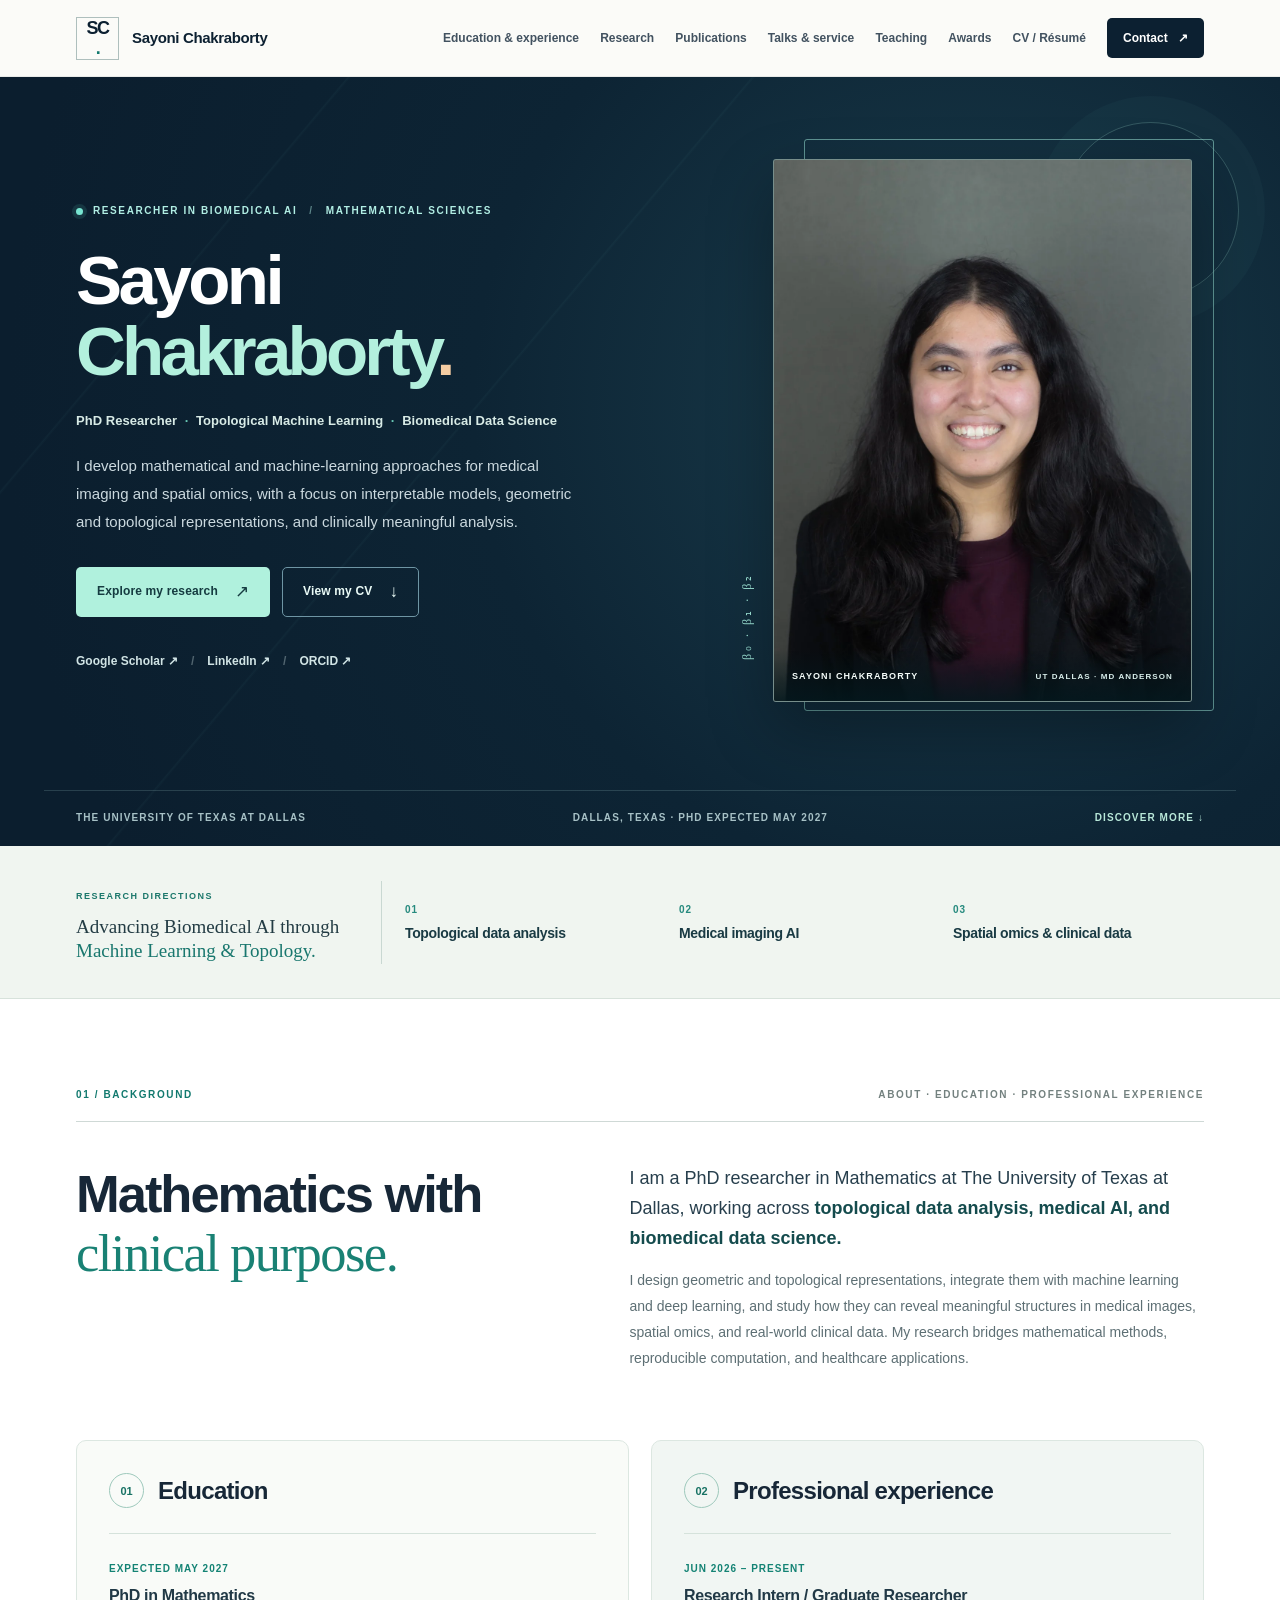
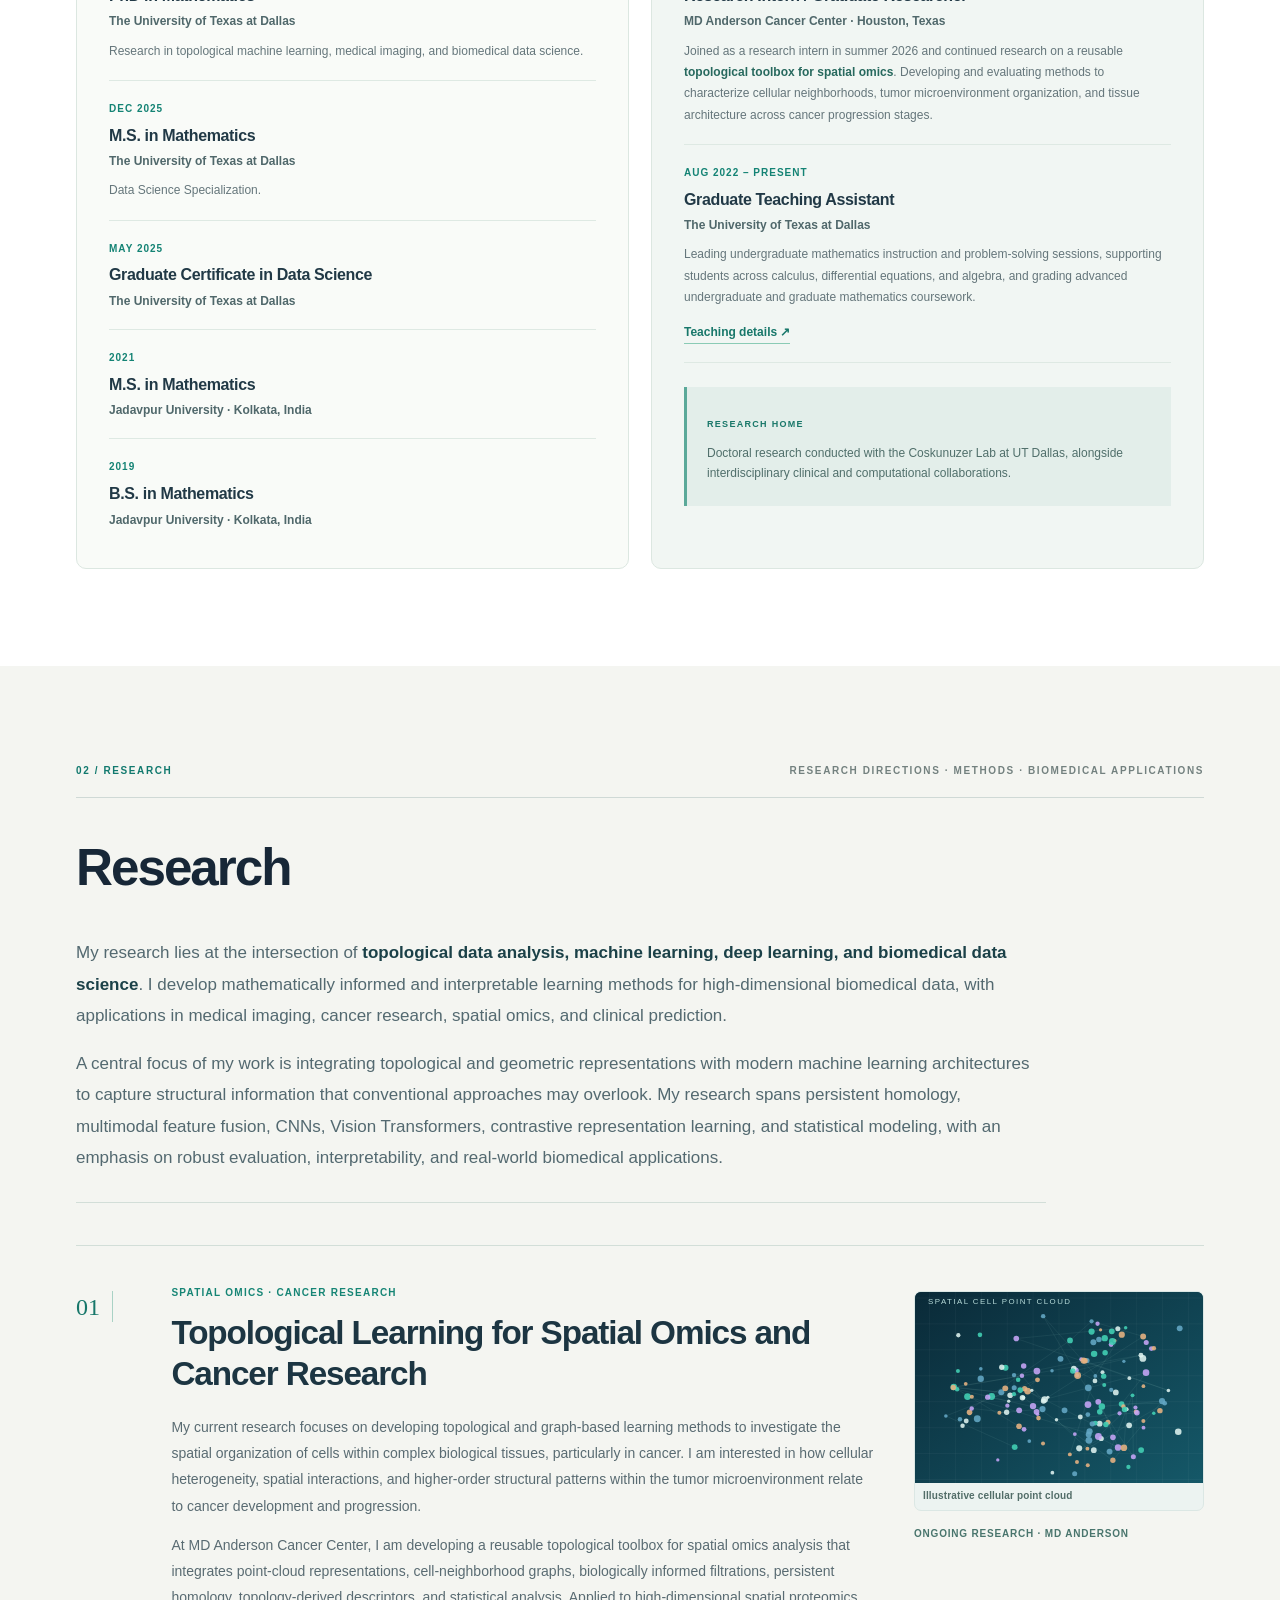
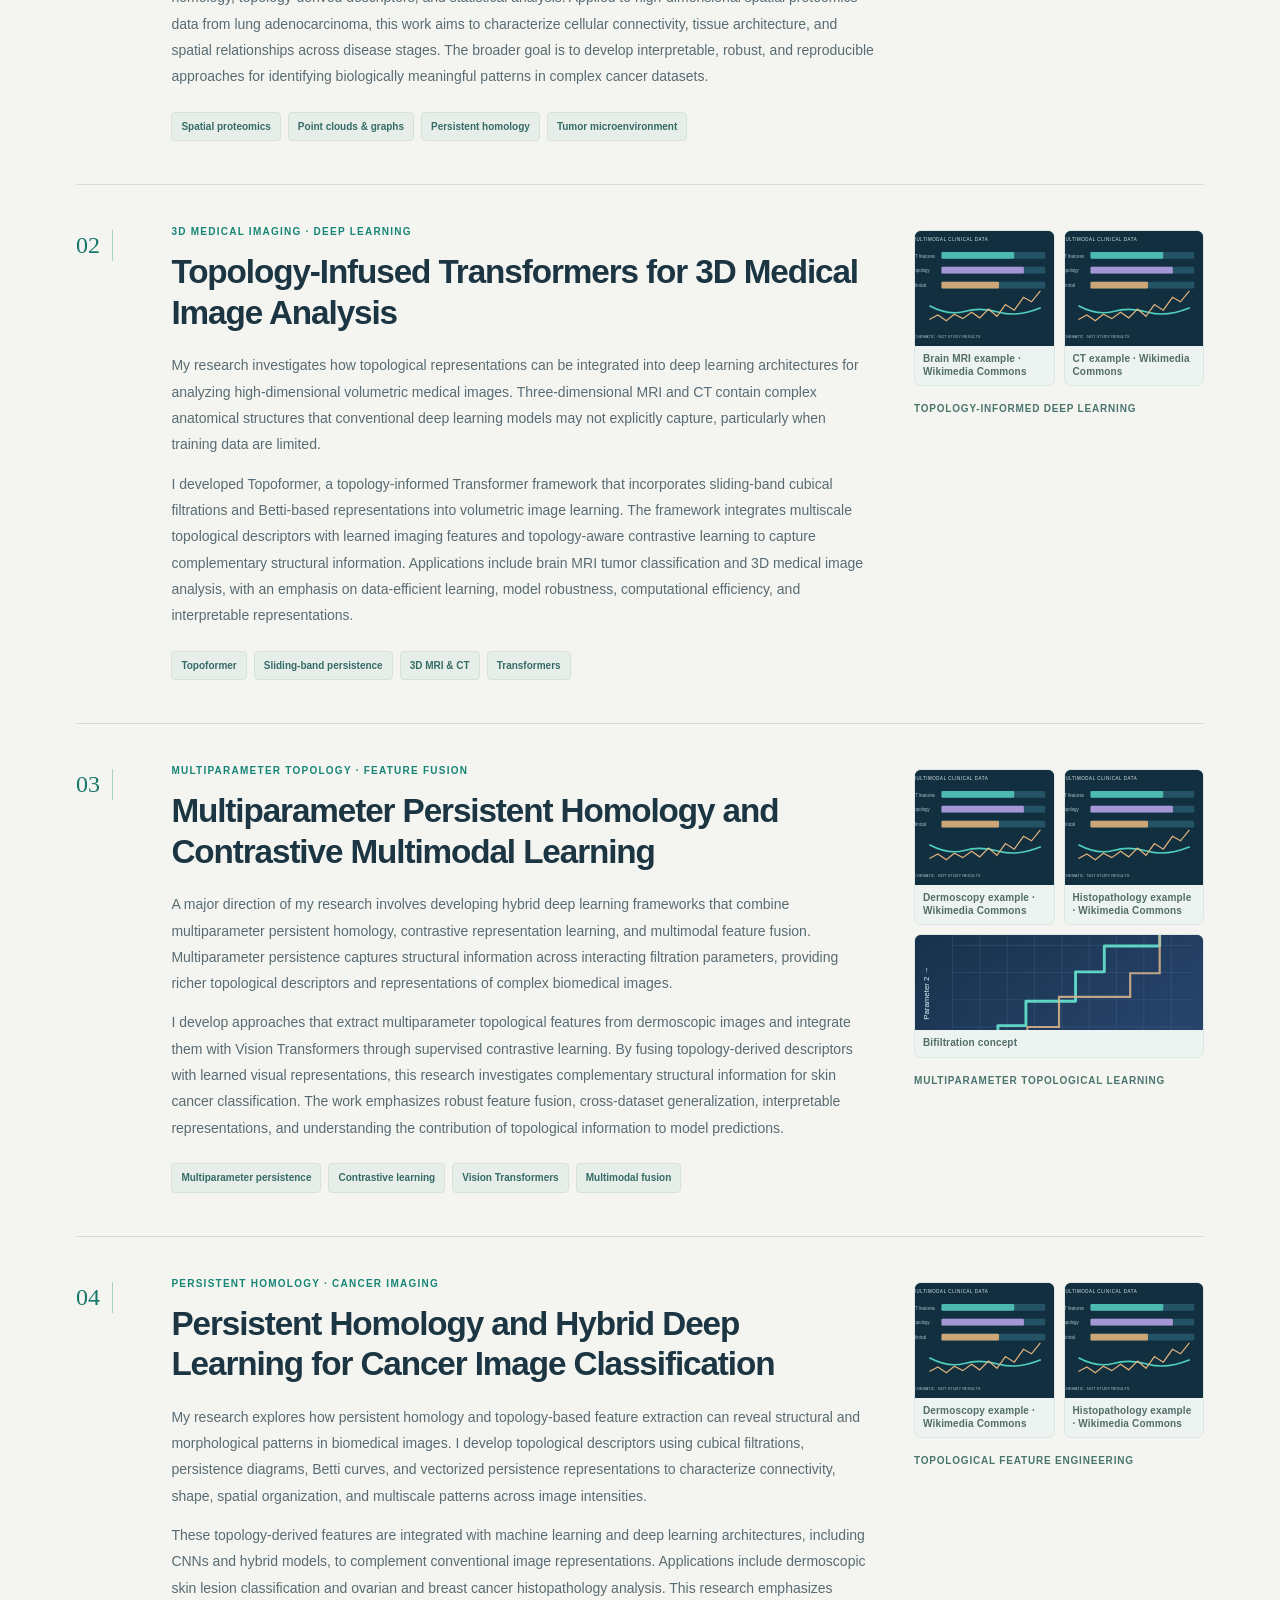
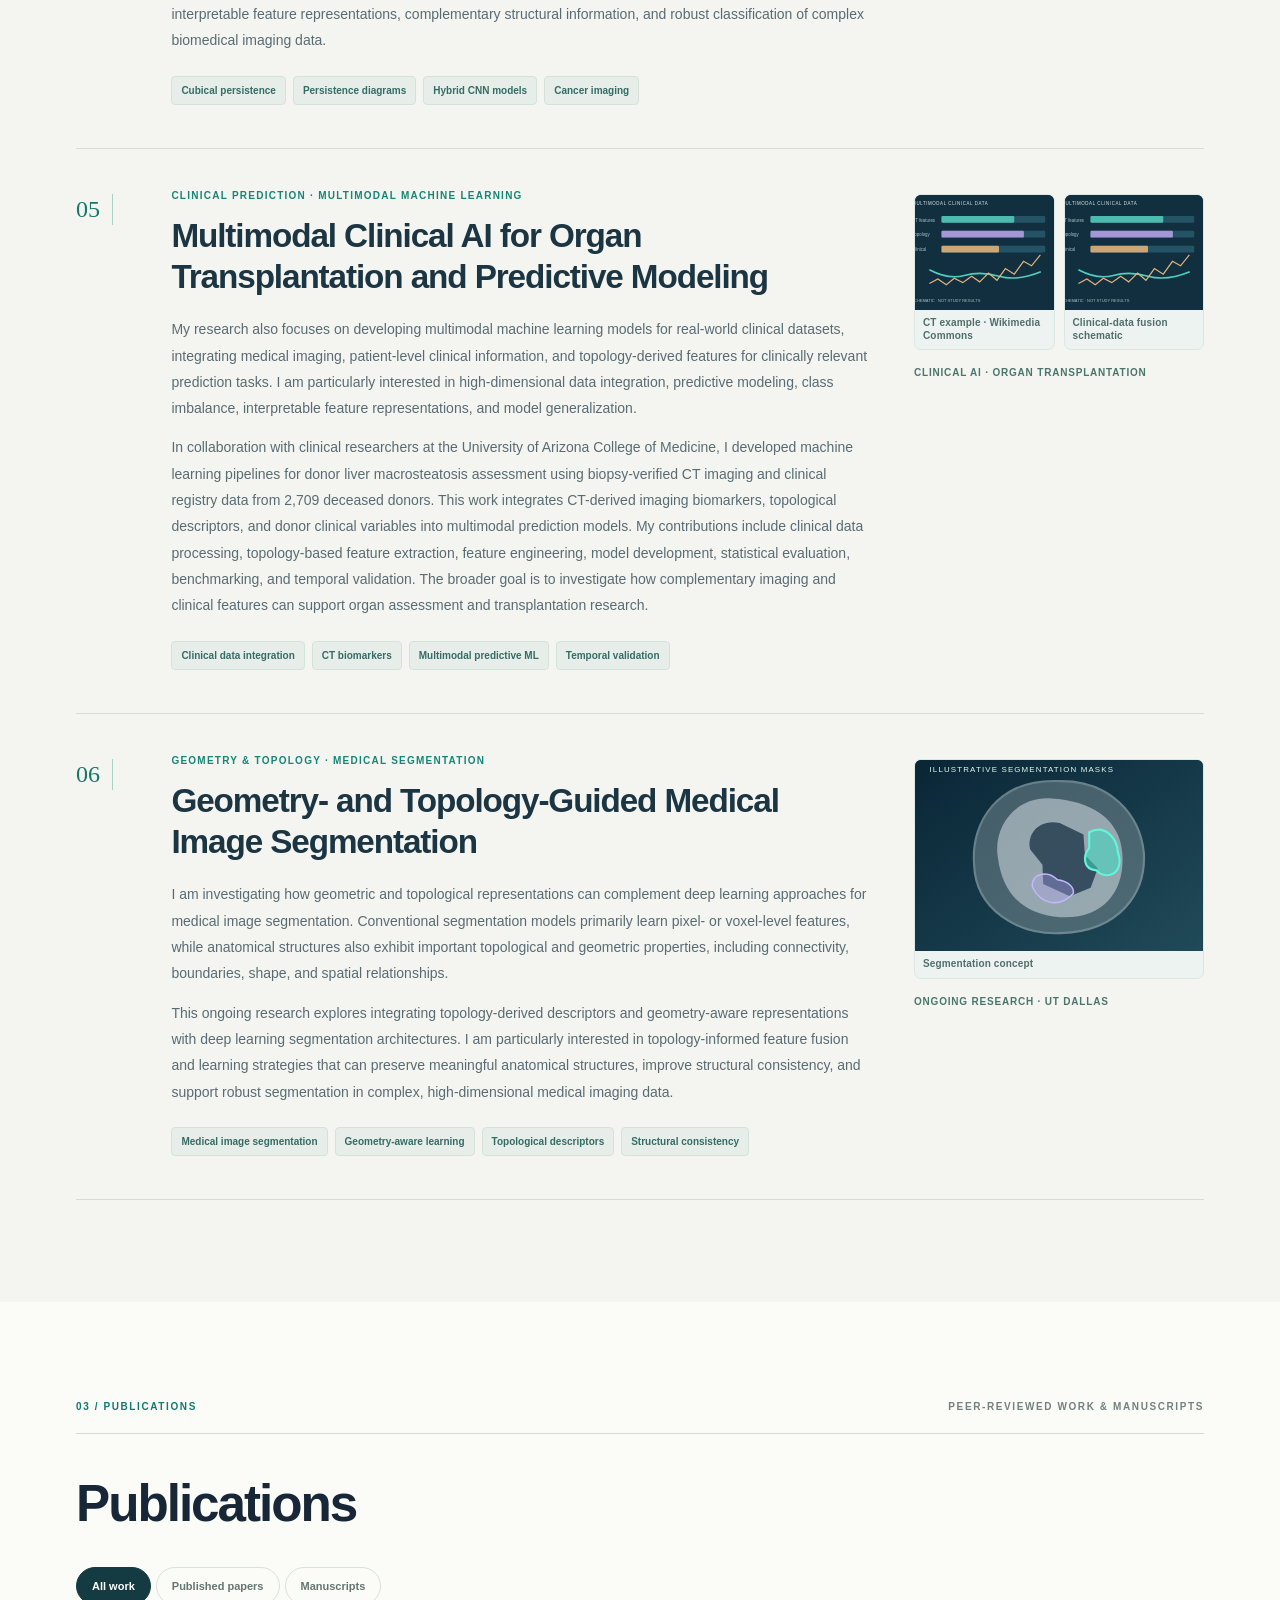
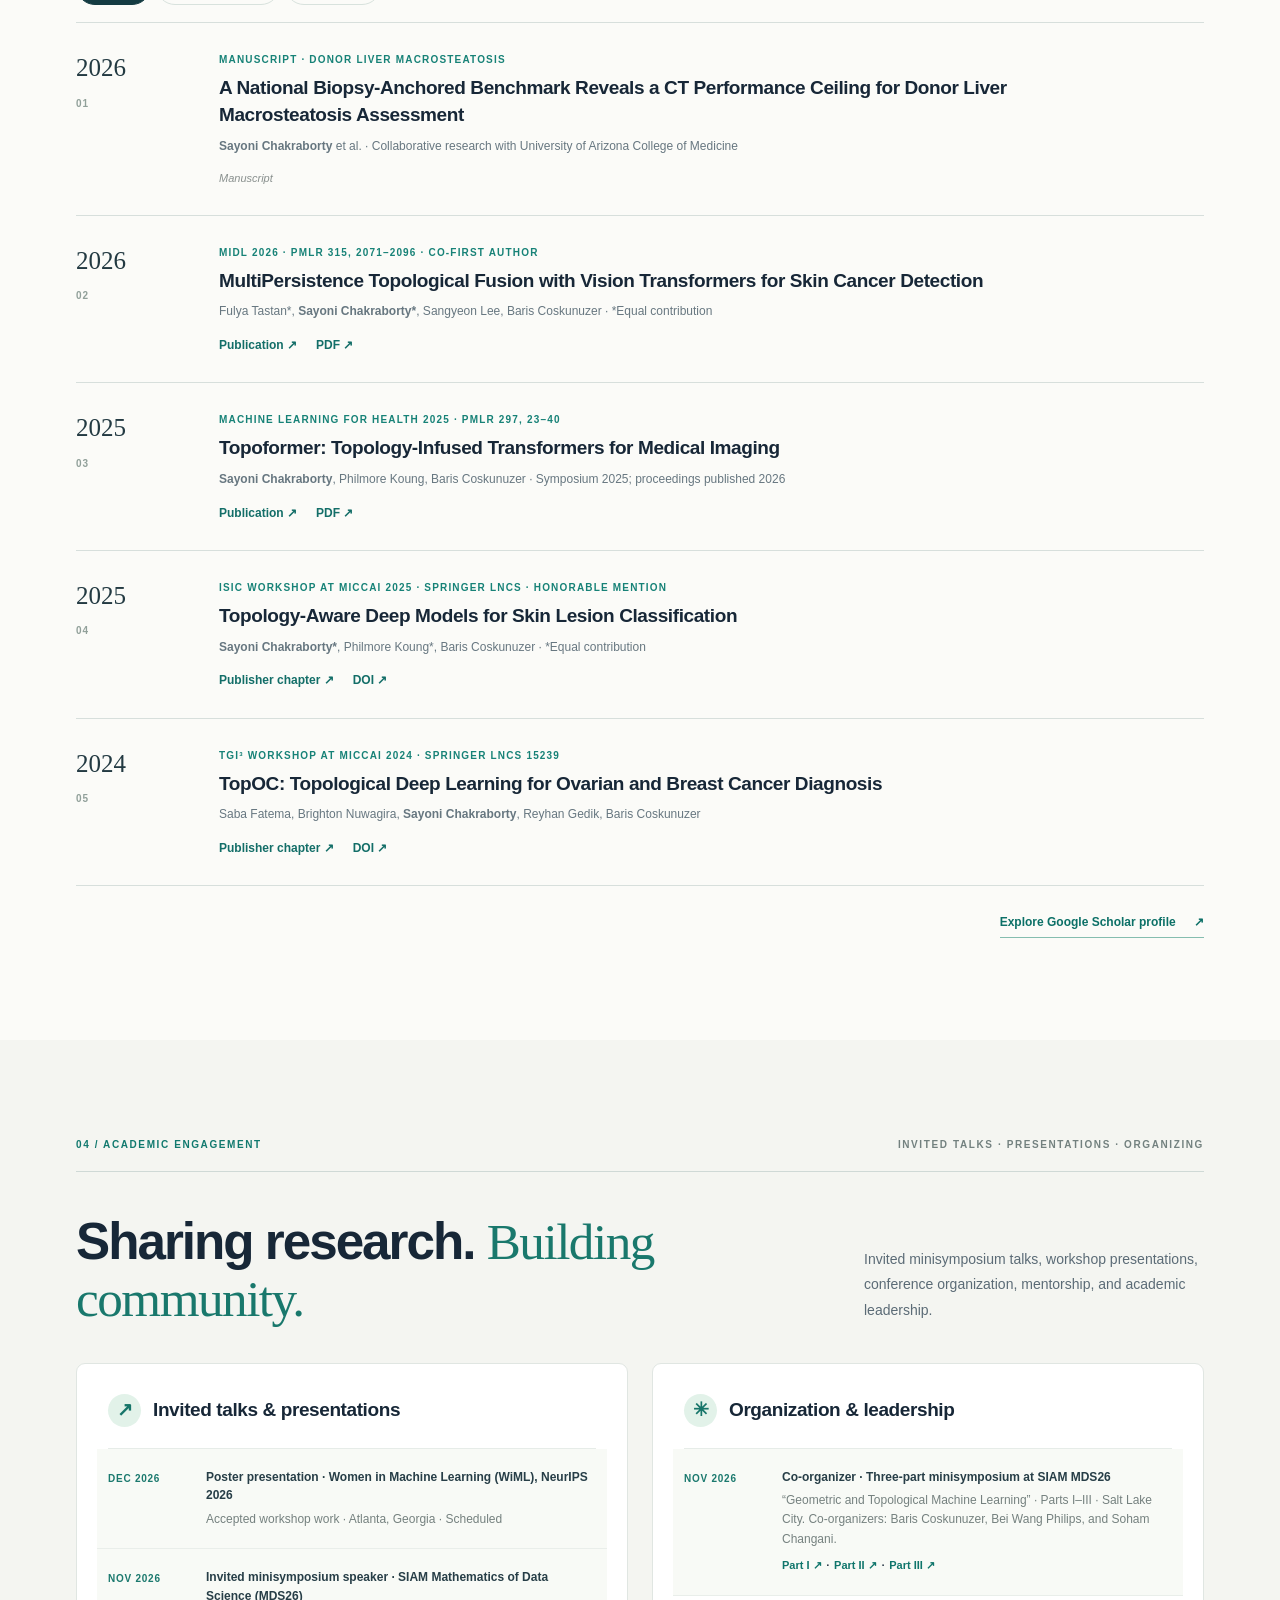
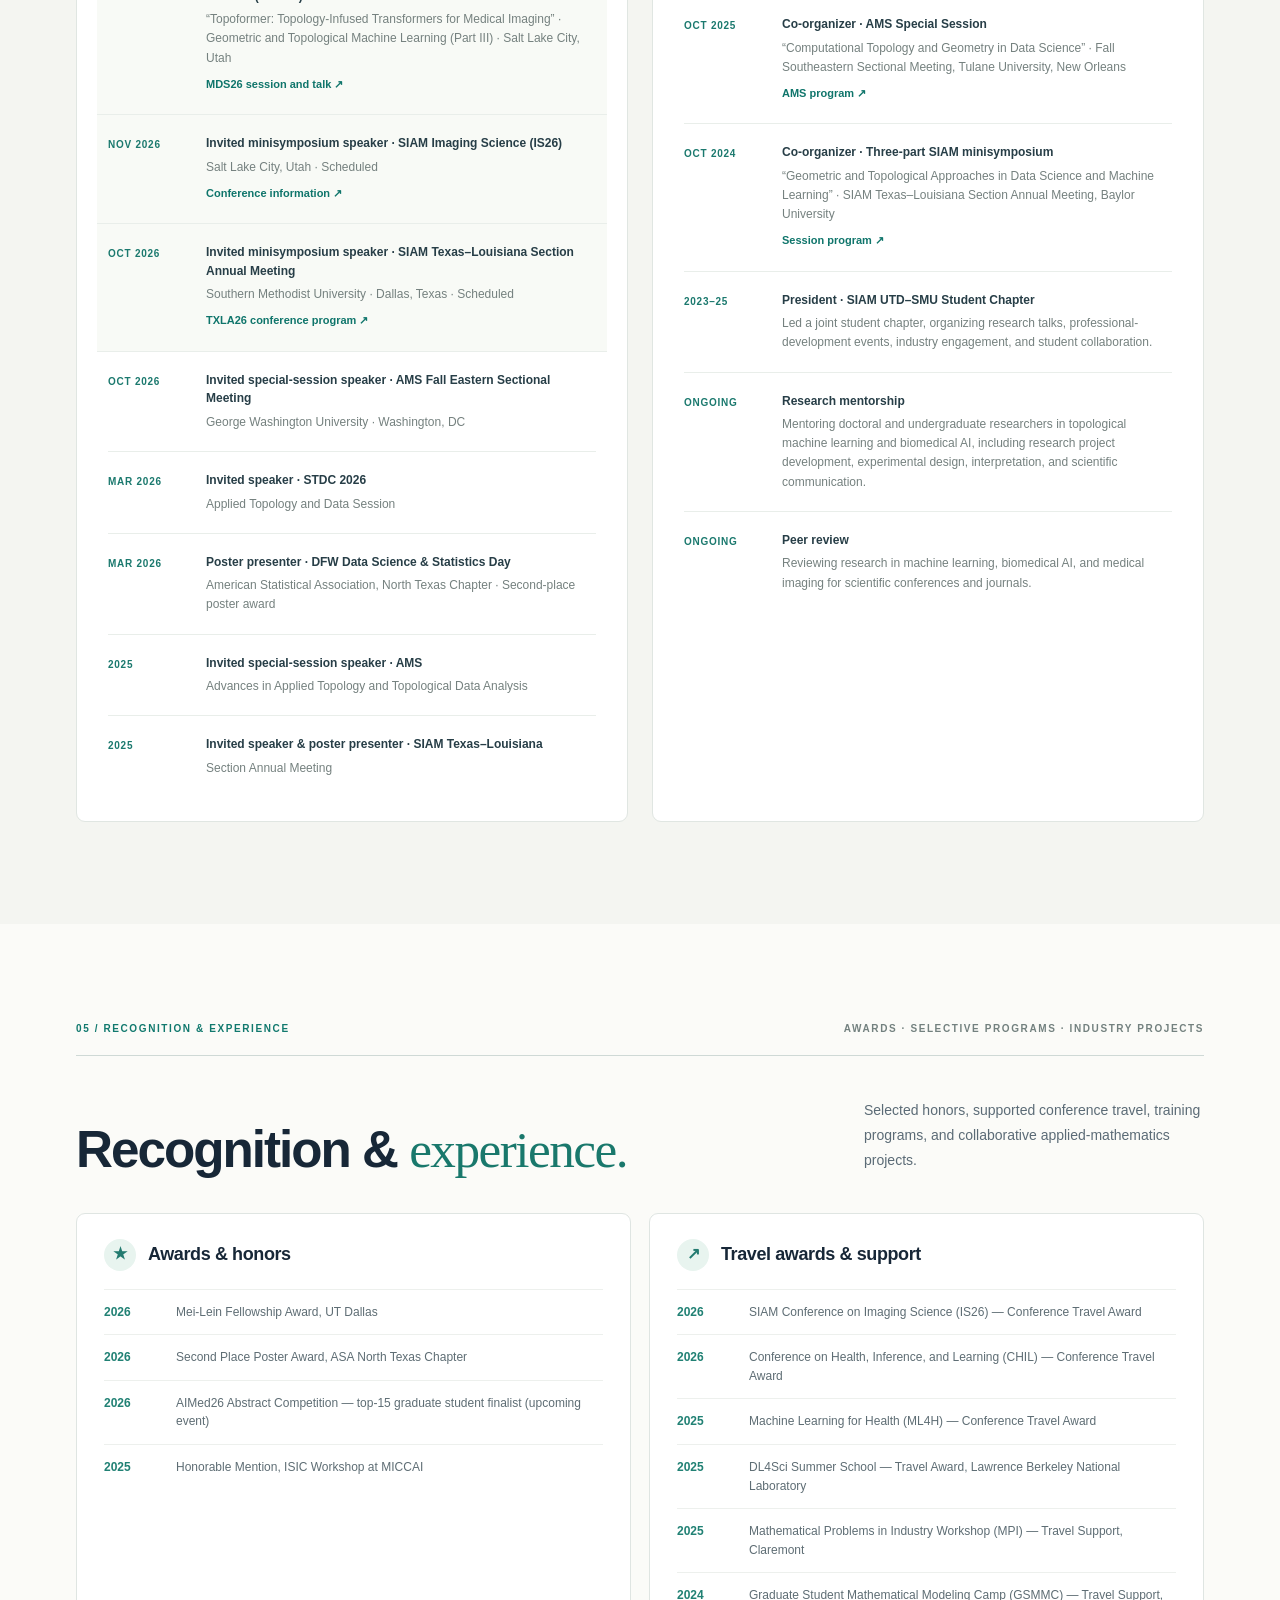
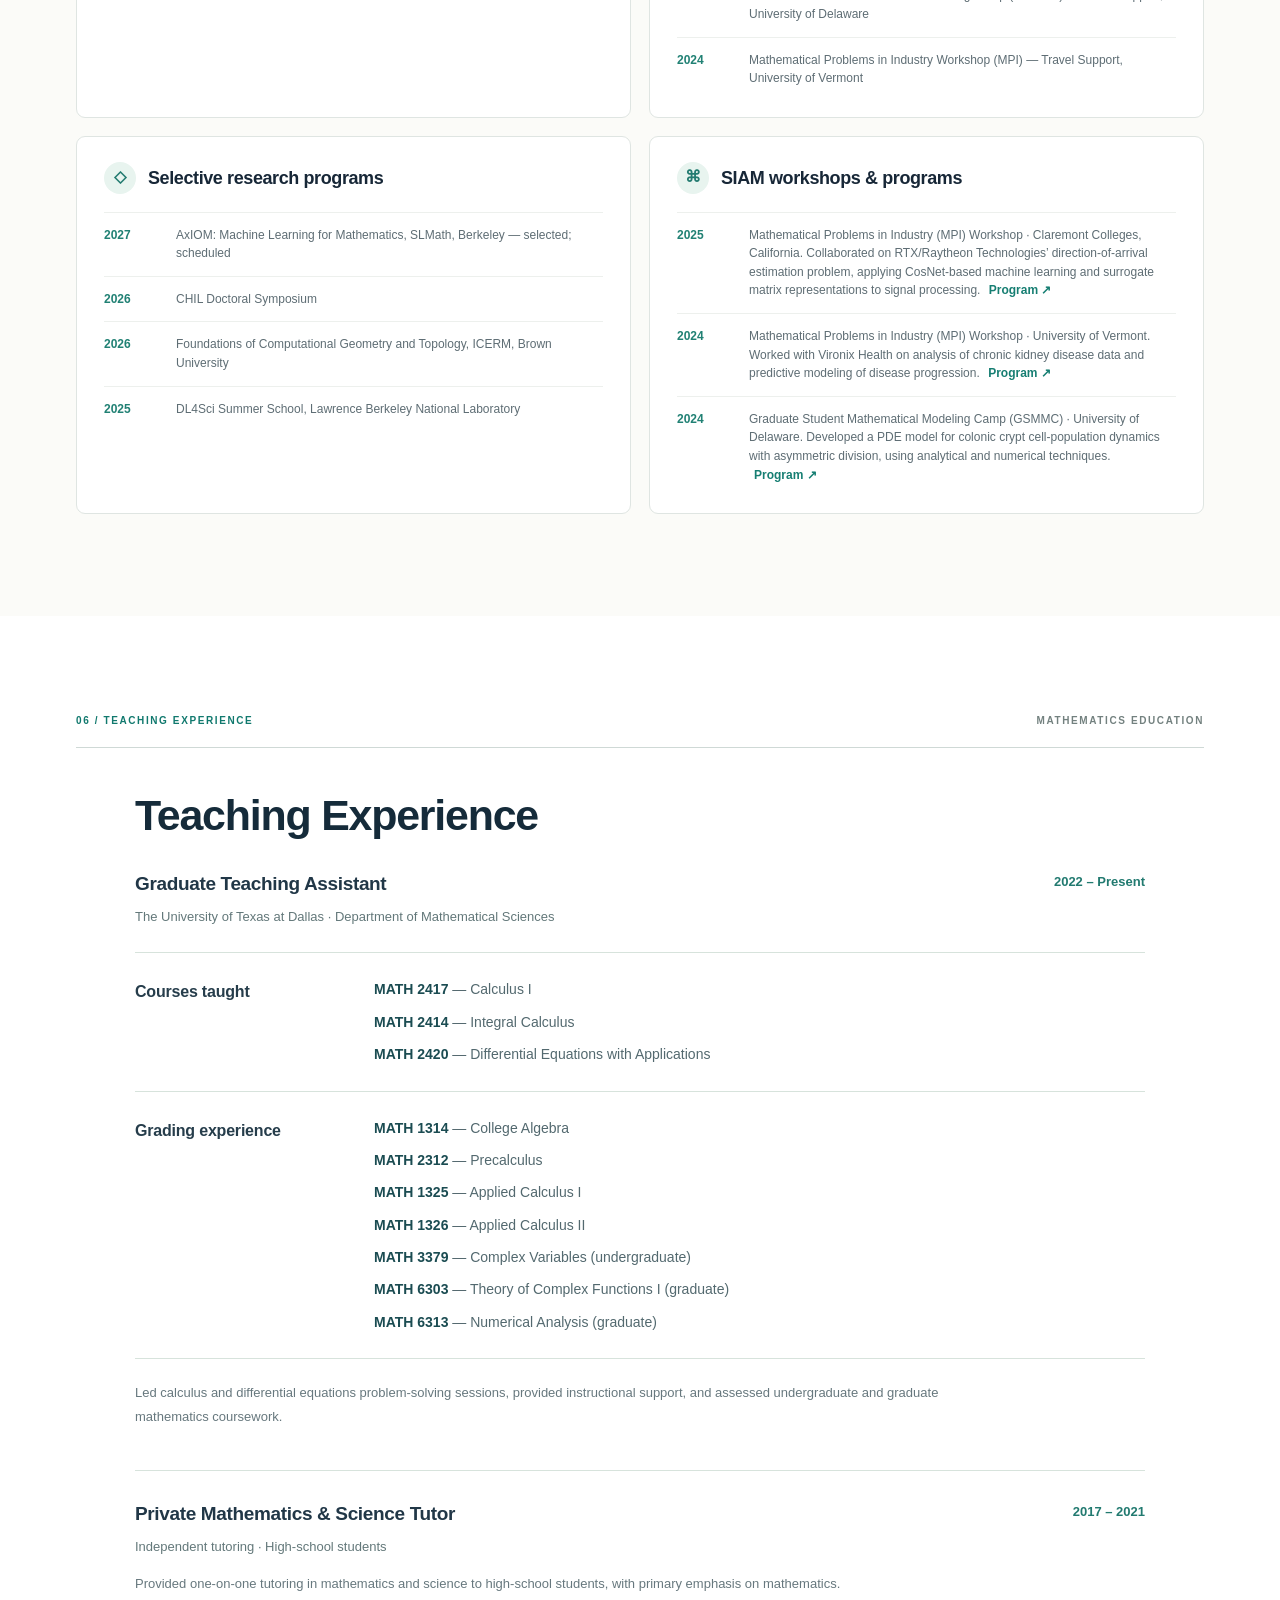
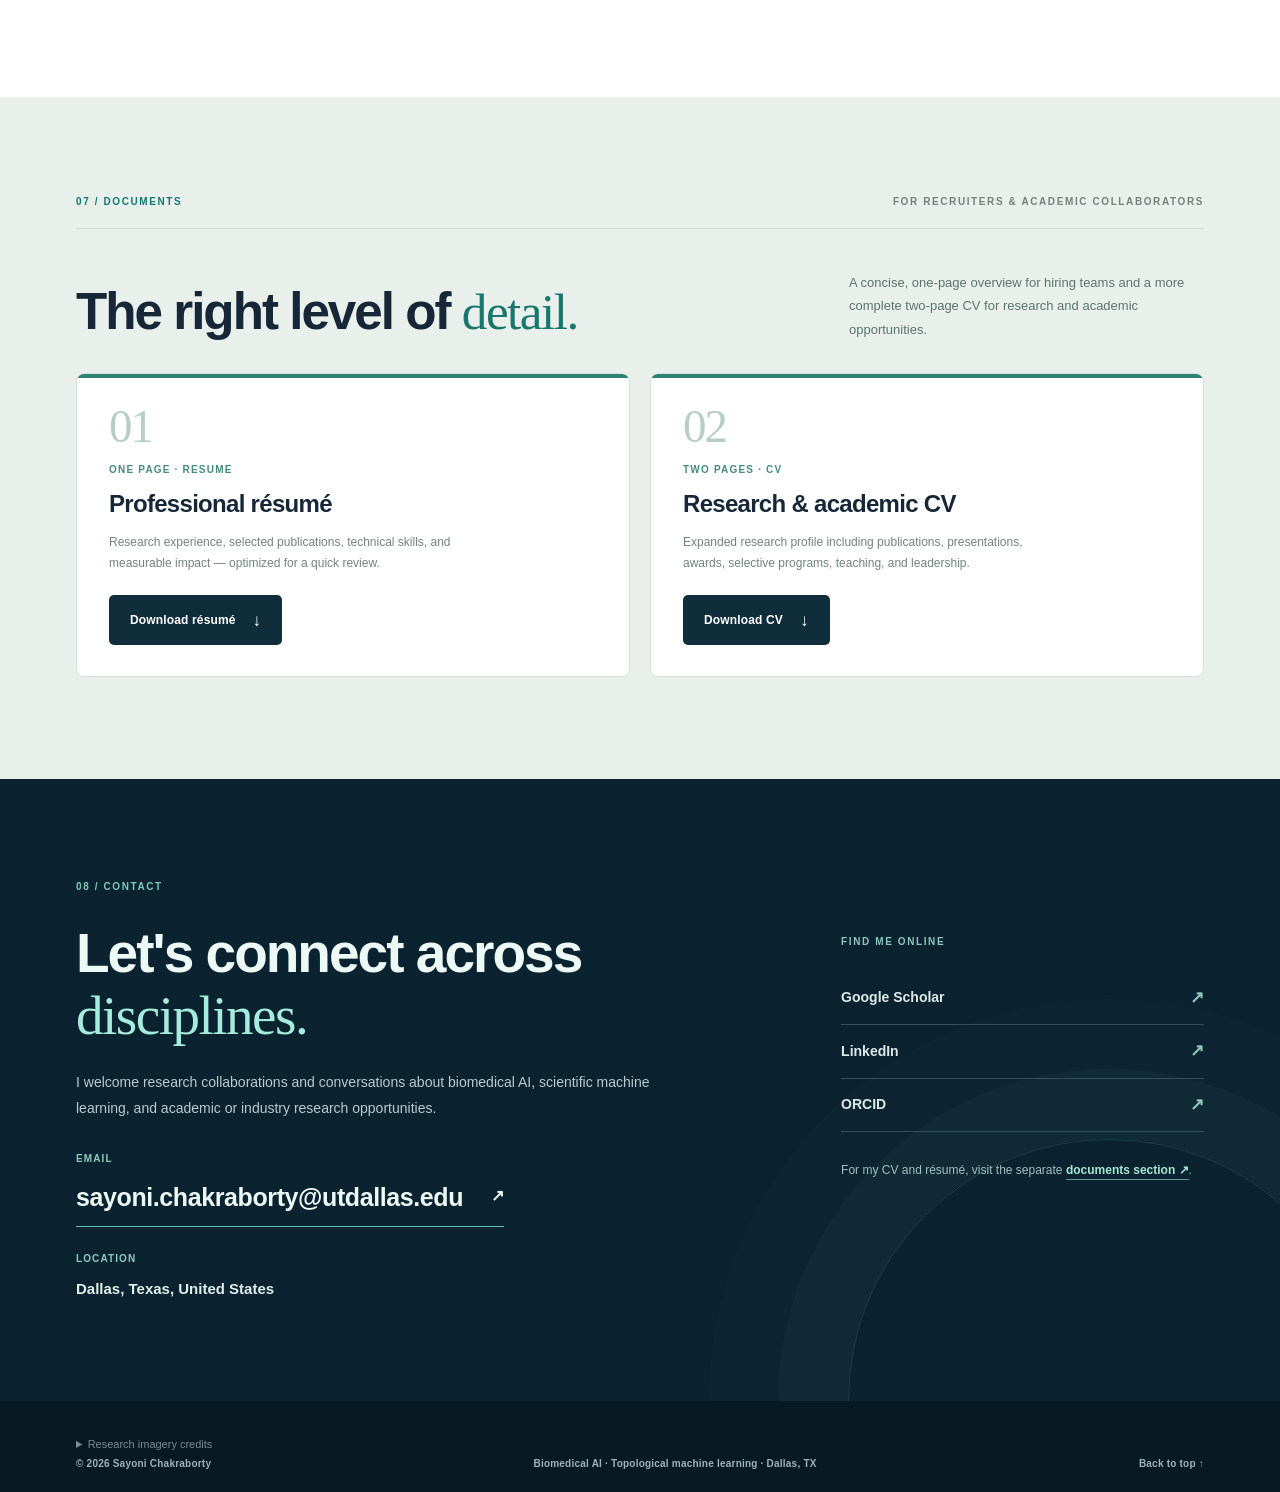
==== commit e2b5a15c: "Update index.html" ====
--- a/index.html
+++ b/index.html
@@ -78,11 +78,14 @@
 <div class="wrap hero-bottom"><span>THE UNIVERSITY OF TEXAS AT DALLAS</span><span>DALLAS, TEXAS · PHD EXPECTED MAY 2027</span><a href="#about">DISCOVER MORE ↓</a></div>
 </section>
 <section aria-label="Research interests" class="impact-band"><div class="wrap interest-grid">
-<div class="interest-intro"><span>RESEARCH DIRECTIONS</span><p>At the intersection of<br/><em>mathematics &amp; medicine.</em></p></div>
-<div class="interest-item"><span class="interest-number">01</span><strong>Topological data analysis</strong><small>Persistent homology · geometric structure</small></div>
-<div class="interest-item"><span class="interest-number">02</span><strong>Medical imaging AI</strong><small>Classification · segmentation · multimodal fusion</small></div>
-<div class="interest-item"><span class="interest-number">03</span><strong>Spatial omics &amp; clinical data</strong><small>Tumor microenvironments · interpretable models</small></div>
-</div></section>
+
+<div class="interest-intro"><span>RESEARCH DIRECTIONS</span><p>Advancing Biomedical AI through<br/><em>Machine Learning &amp; Topology.</em></p></div>
+
+<div class="interest-item"><span class="interest-number">01</span><strong>Topological data analysis</strong></div>
+<div class="interest-item"><span class="interest-number">02</span><strong>Medical imaging AI</strong></div>
+<div class="interest-item"><span class="interest-number">03</span><strong>Spatial omics &amp; clinical data</strong></div>
+</div></section>
+
 <section aria-labelledby="about-title" class="section about-section" id="about">
 <div class="wrap">
 <div class="section-topline"><span class="section-num">01 / BACKGROUND</span><span class="section-context">ABOUT · EDUCATION · PROFESSIONAL EXPERIENCE</span></div>
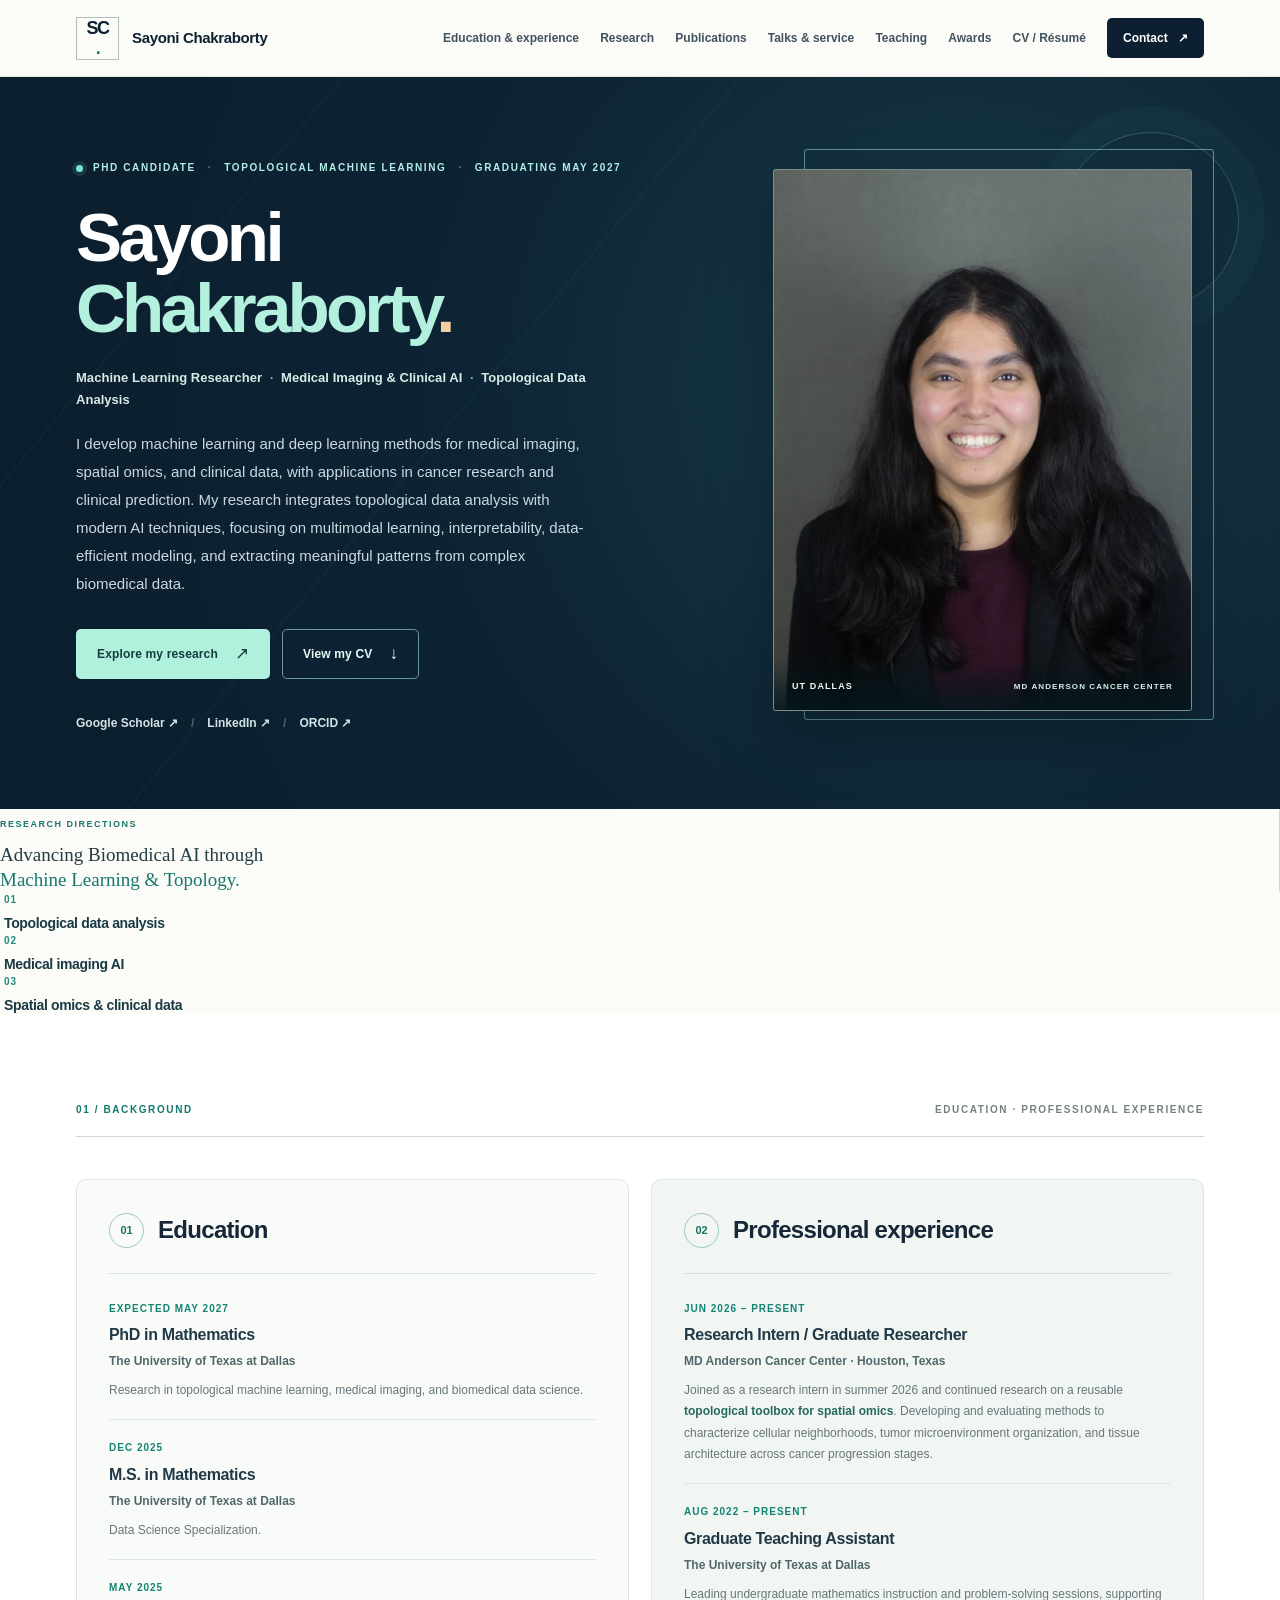
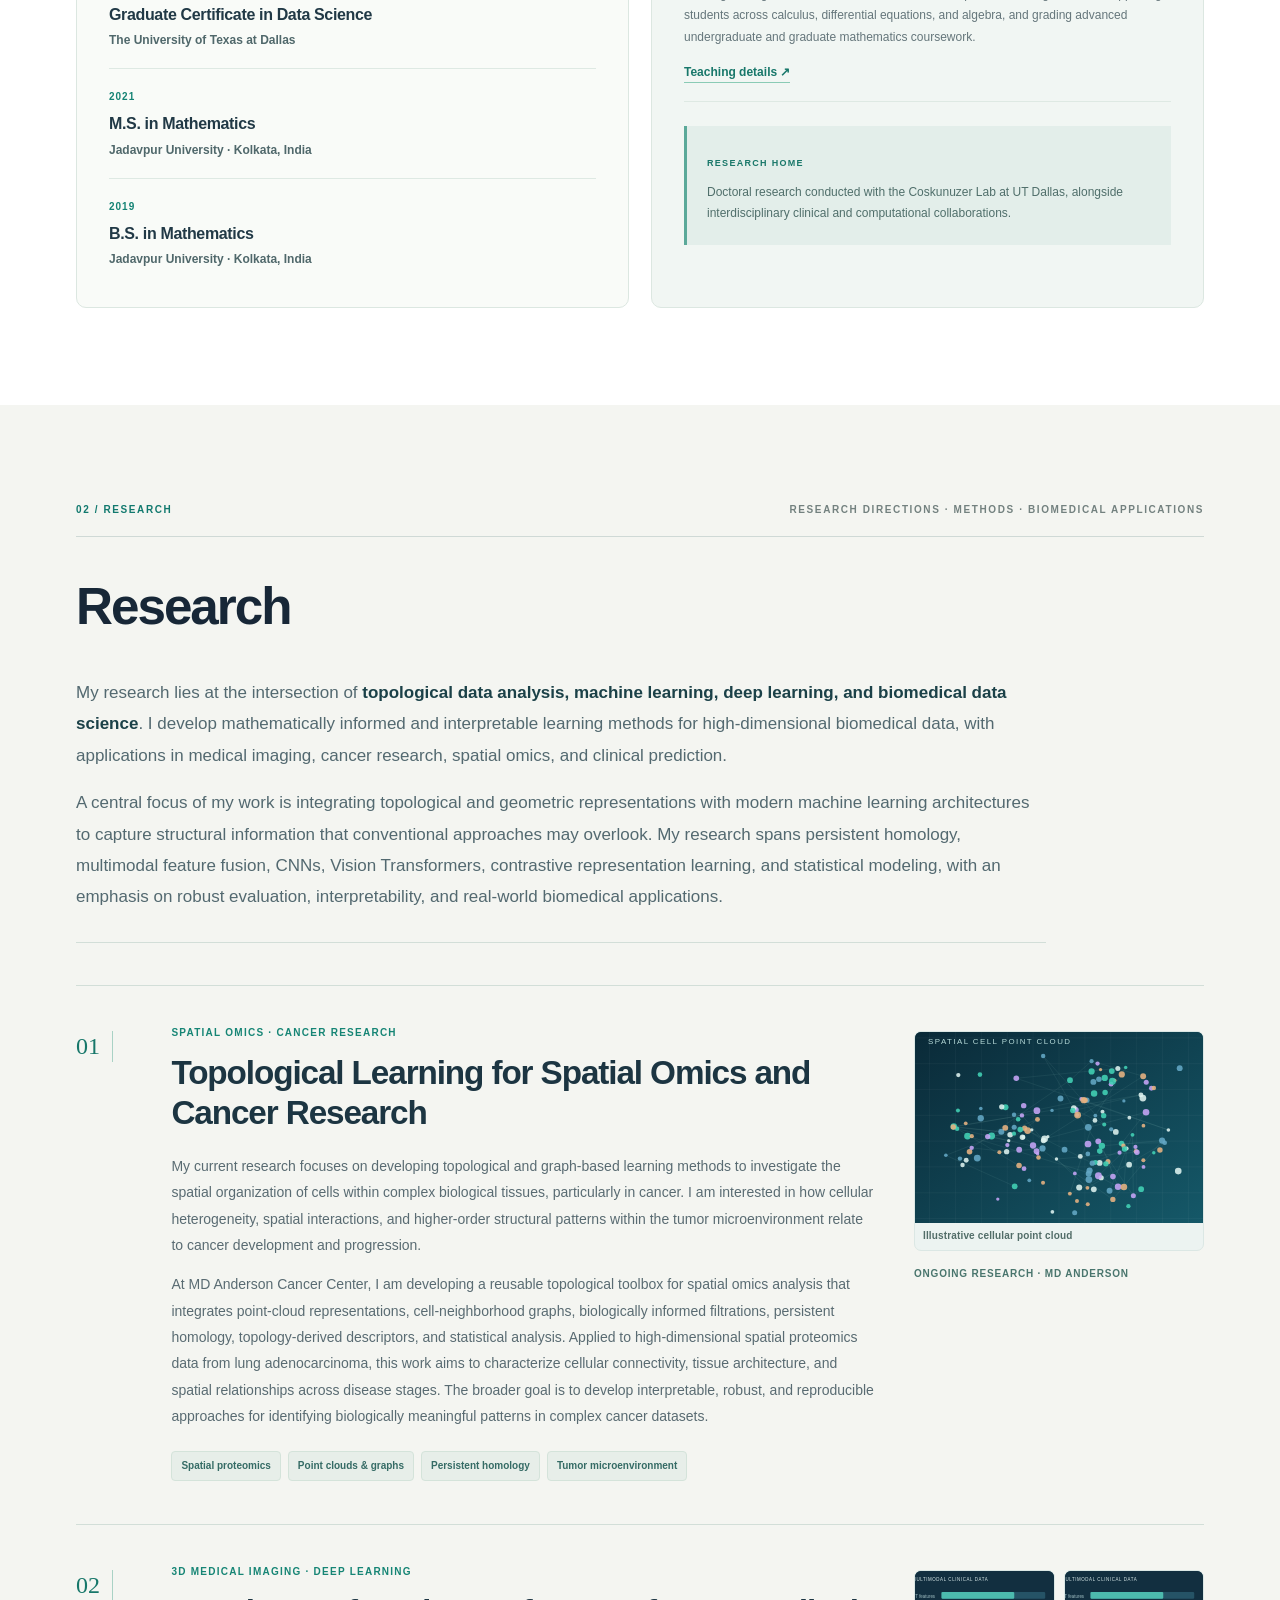
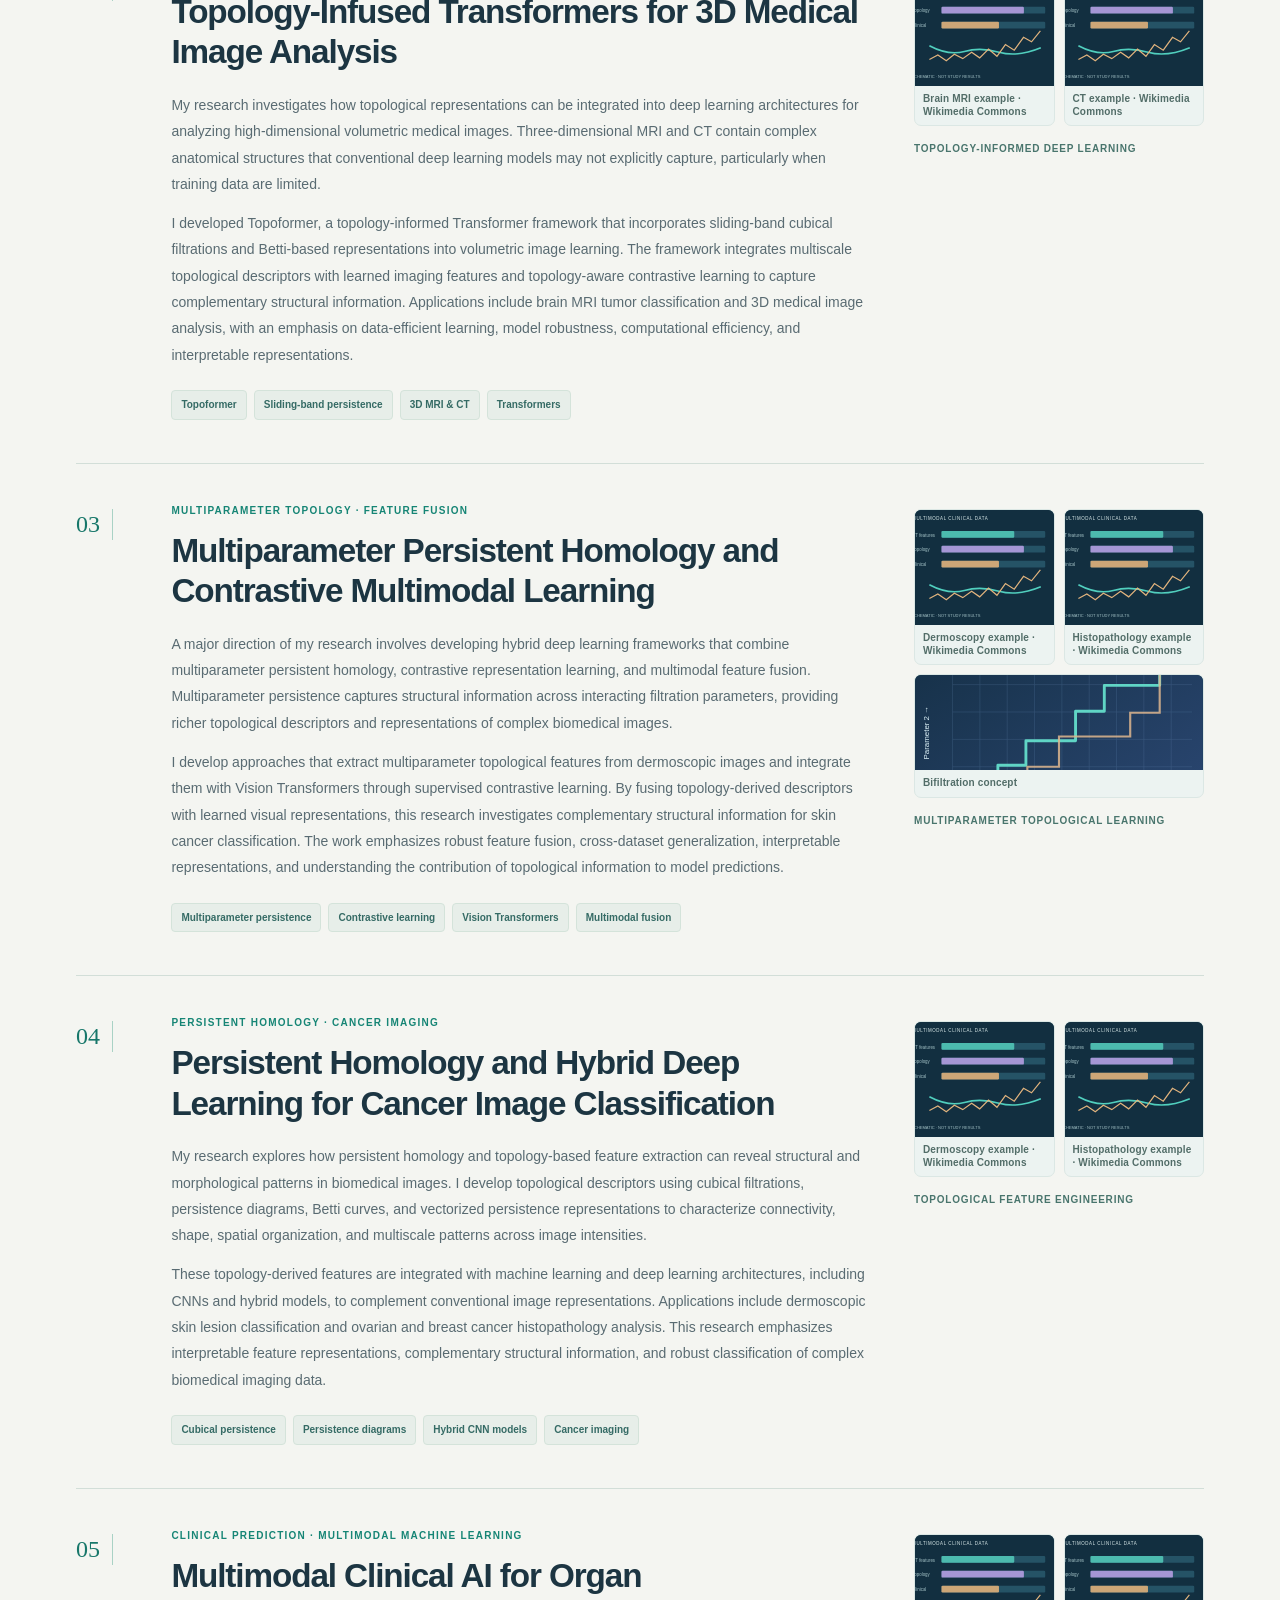
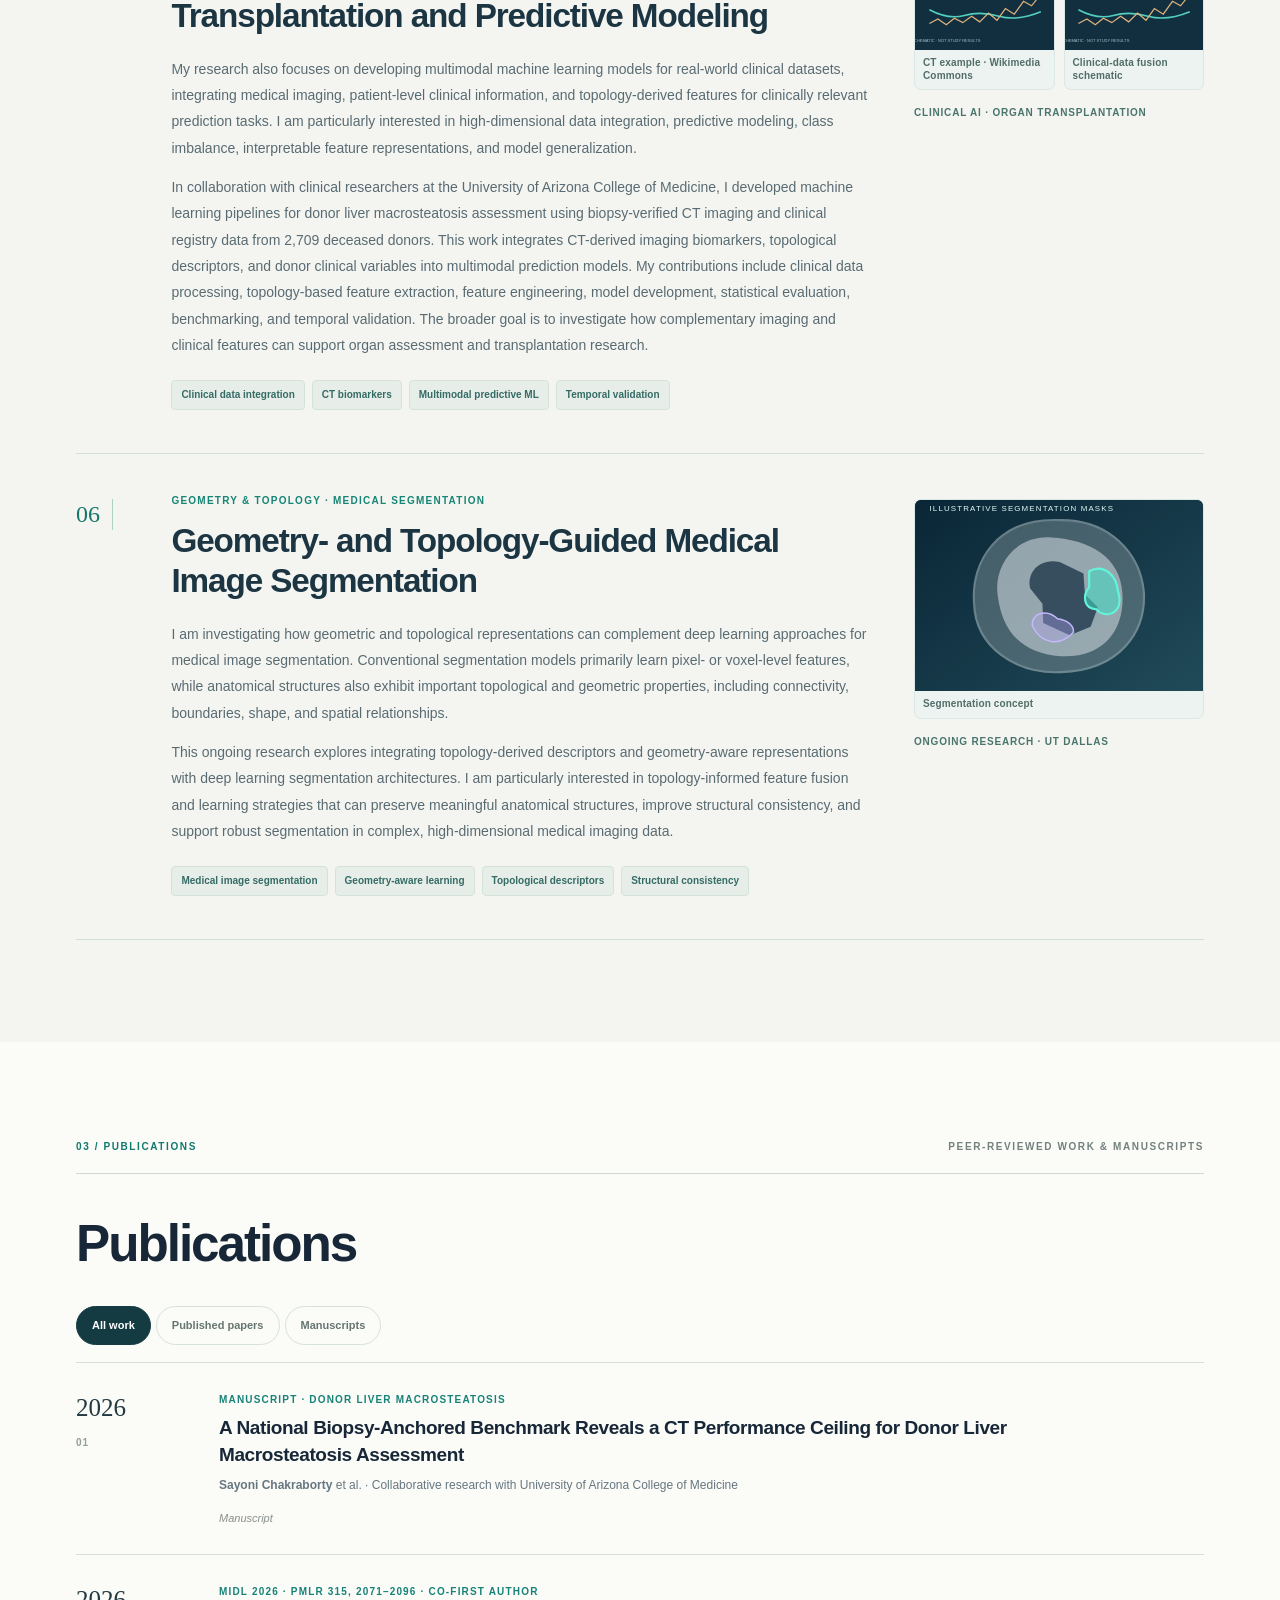
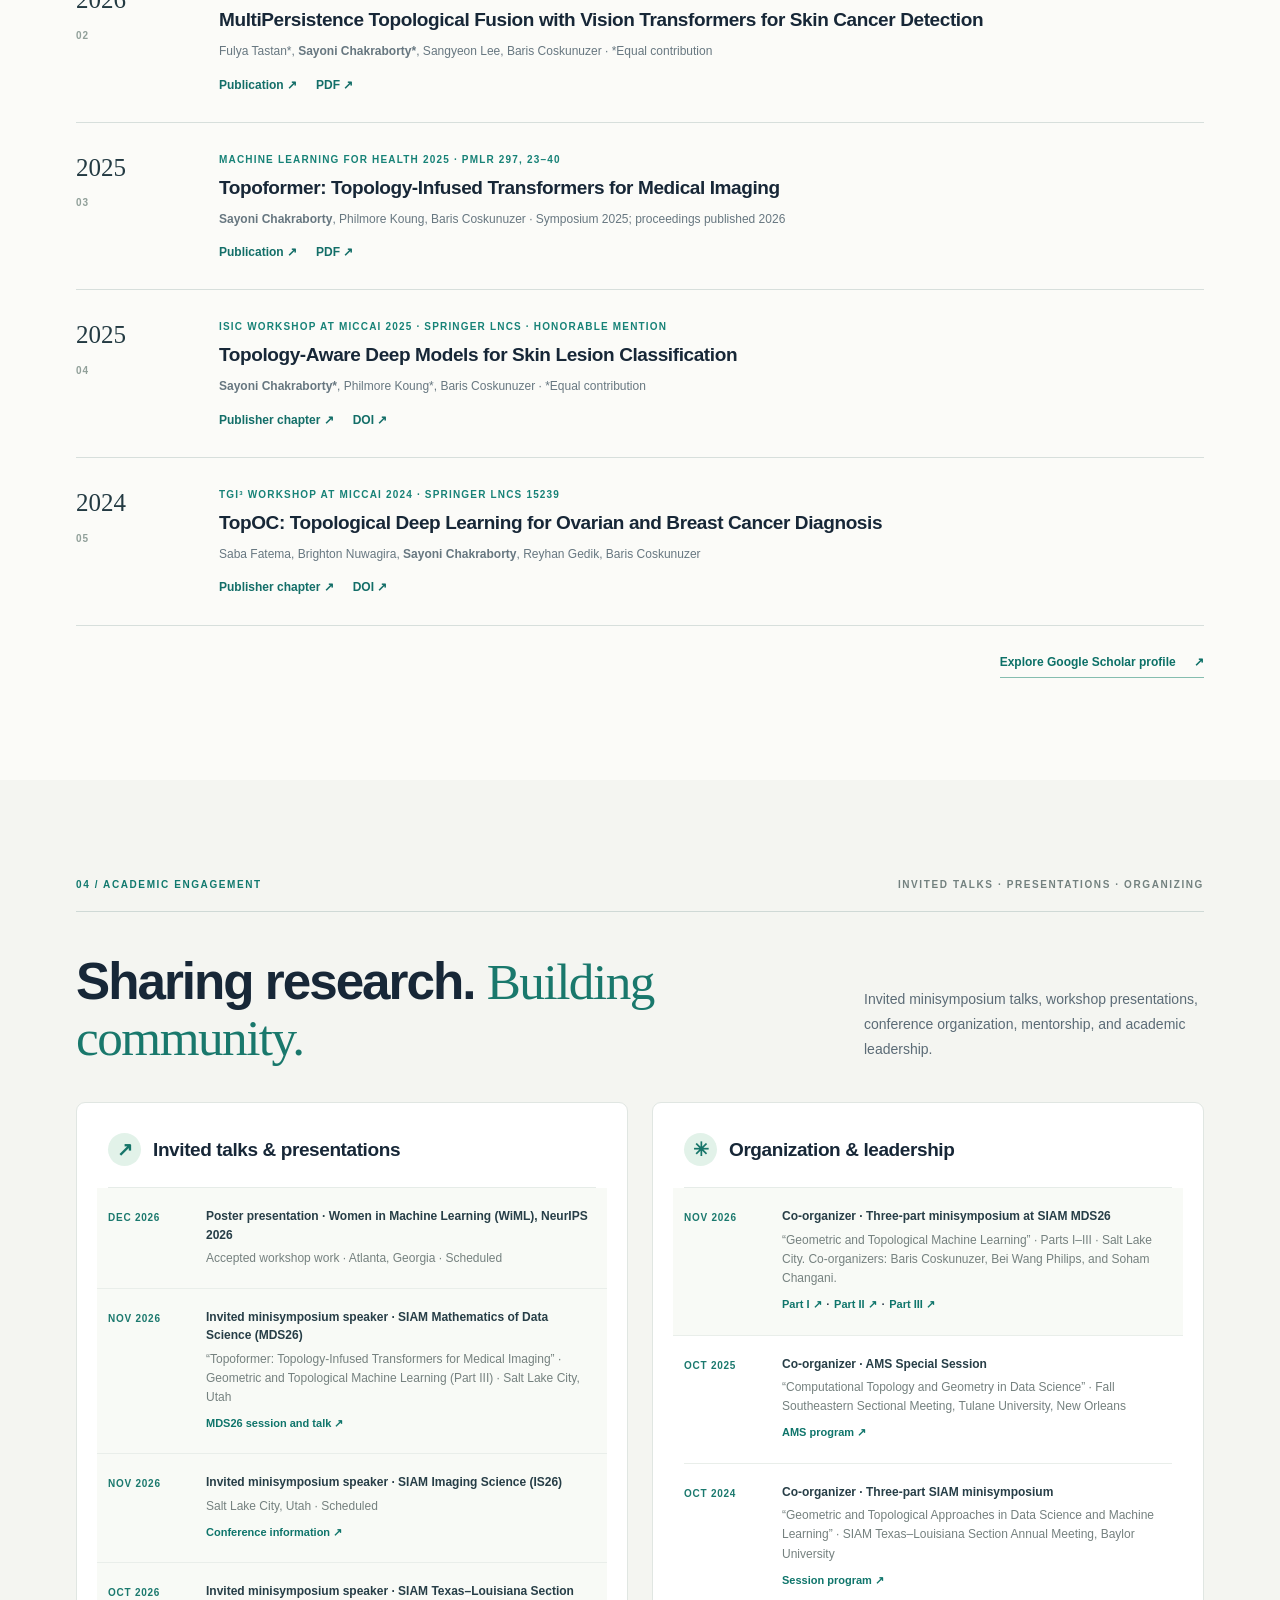
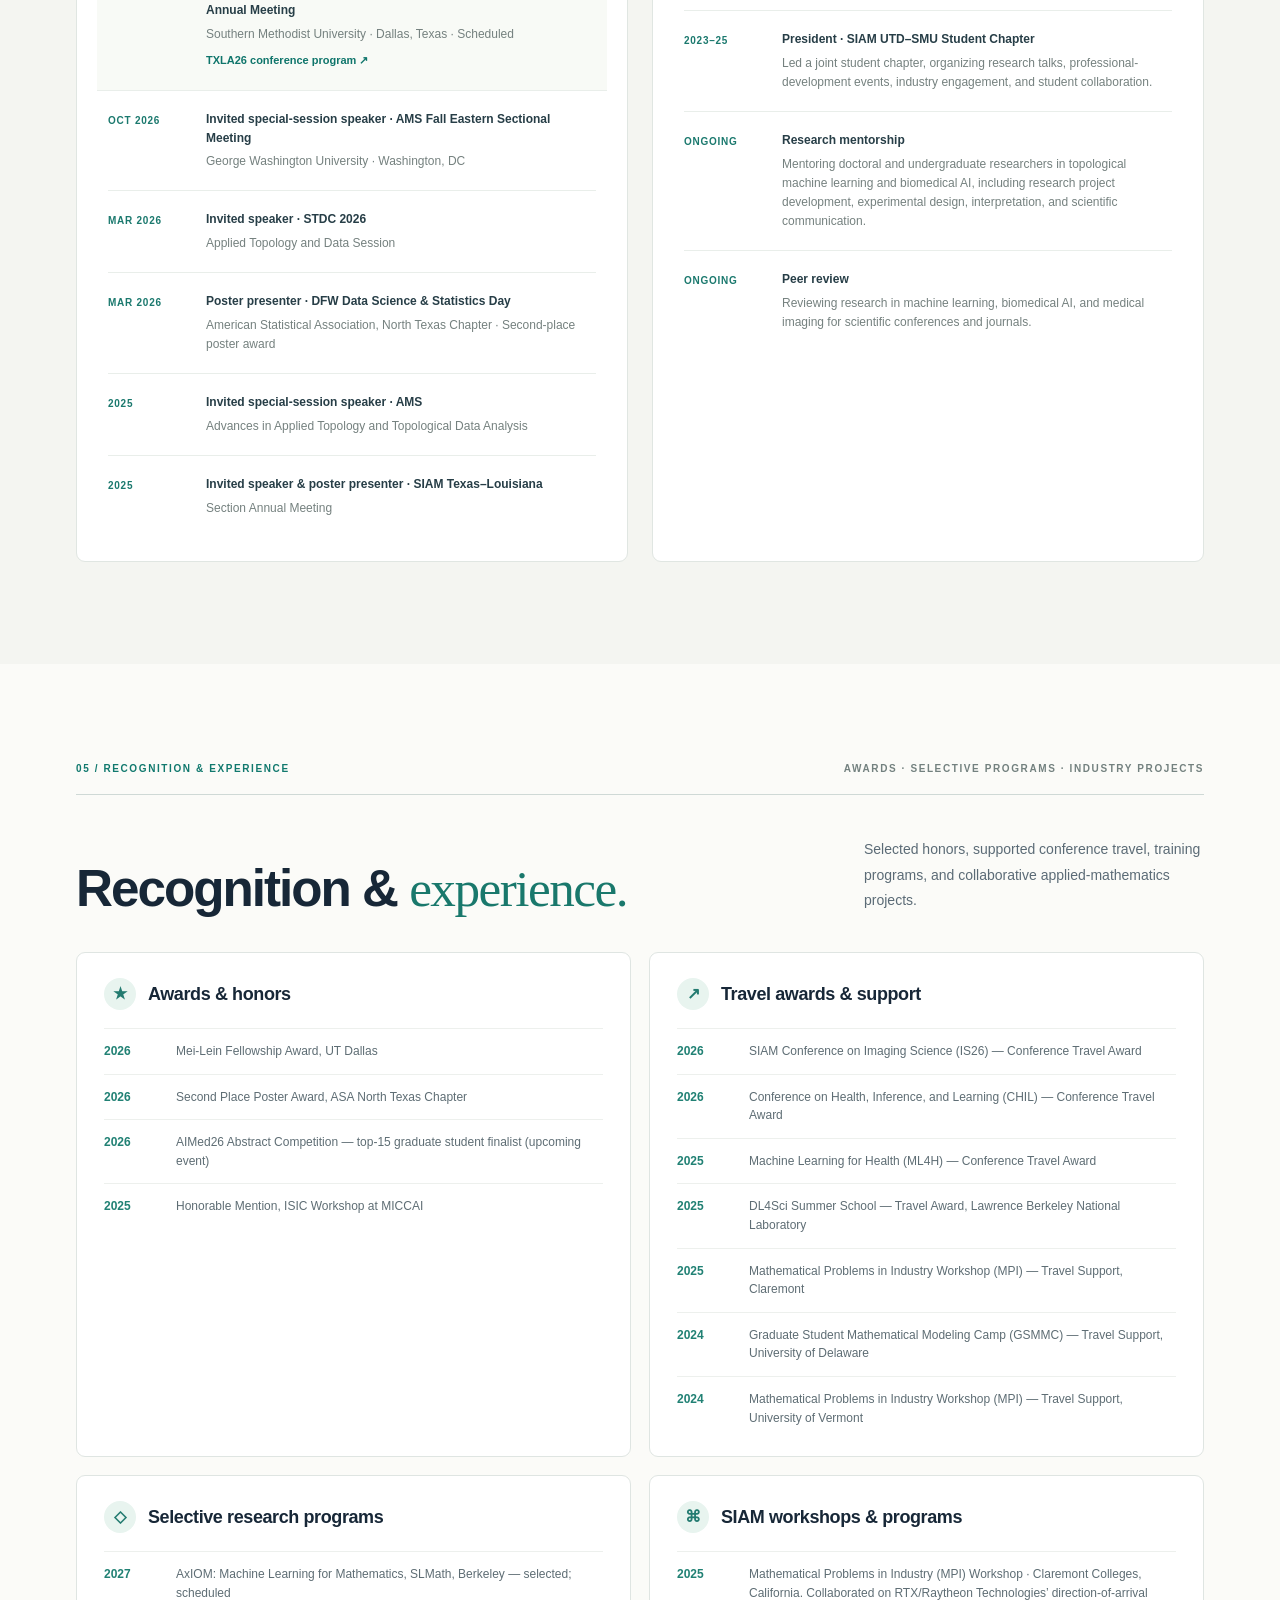
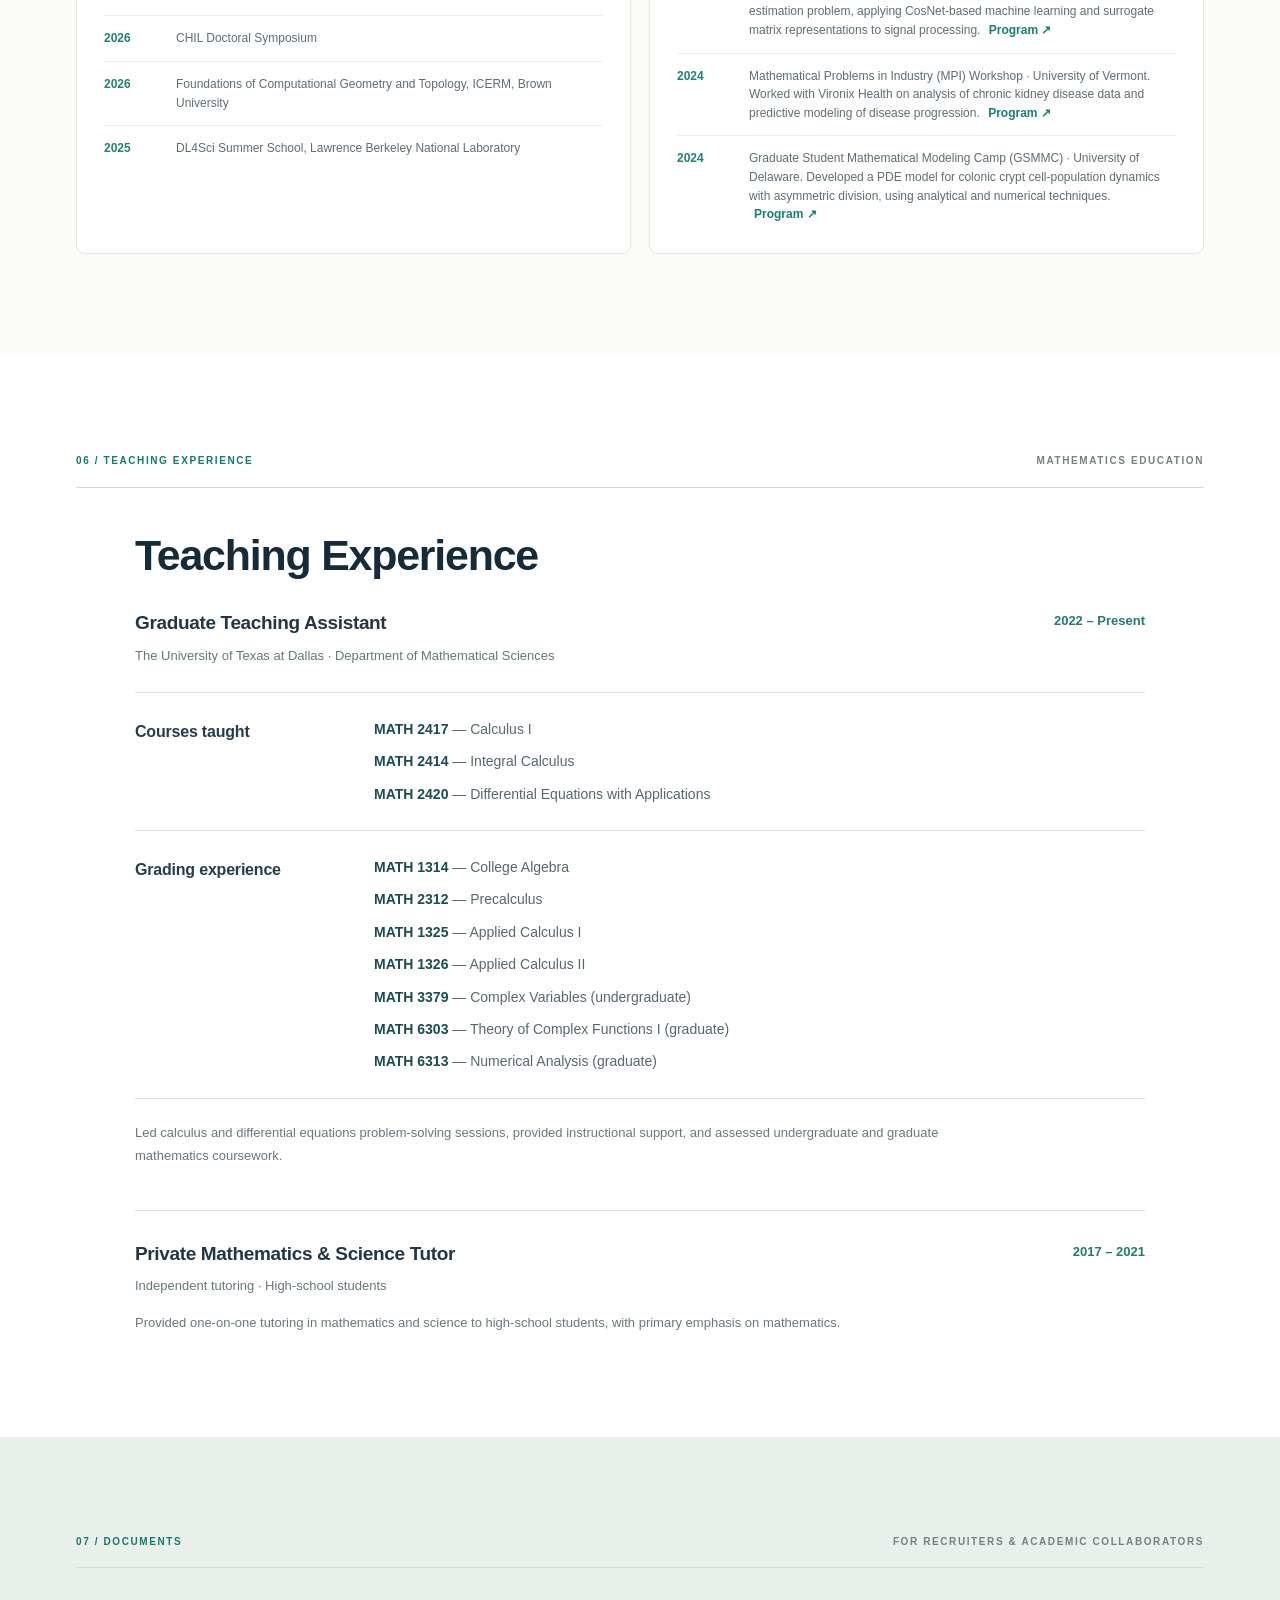
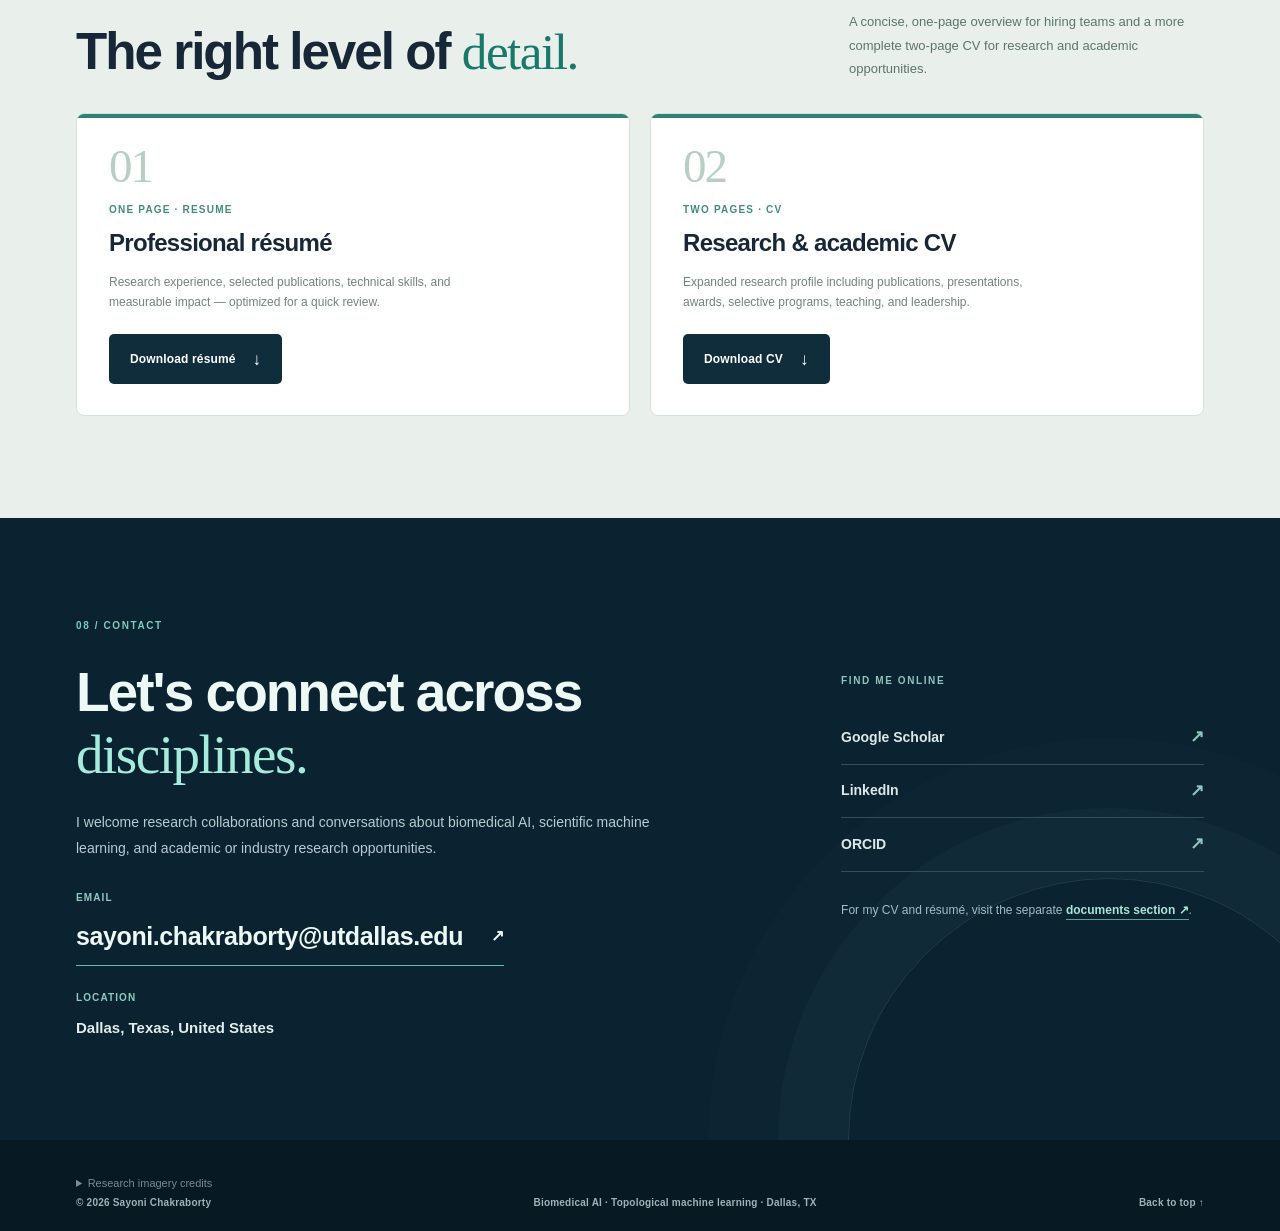
==== commit 5c892239: "Update index.html" ====
--- a/index.html
+++ b/index.html
@@ -62,22 +62,51 @@
 <section aria-labelledby="hero-title" class="hero">
 <div class="wrap hero-grid">
 <div class="hero-copy">
-<p class="eyebrow light-eyebrow"><span class="live-dot"></span> RESEARCHER IN BIOMEDICAL AI <span class="dot-sep">/</span> MATHEMATICAL SCIENCES</p>
+
+<p class="eyebrow light-eyebrow"><span class="live-dot"></span> PHD CANDIDATE <span class="dot-sep">·</span> TOPOLOGICAL MACHINE LEARNING <span class="dot-sep">·</span> GRADUATING MAY 2027</p>
+
 <h1 id="hero-title">Sayoni <span class="hero-last-name">Chakraborty<span class="hero-period">.</span></span></h1>
-<p class="hero-role">PhD Researcher <span class="role-separator">·</span> Topological Machine Learning <span class="role-separator">·</span> Biomedical Data Science</p>
-<p class="hero-description">I develop mathematical and machine-learning approaches for medical imaging and spatial omics, with a focus on interpretable models, geometric and topological representations, and clinically meaningful analysis.</p>
-<div class="hero-actions"><a class="button button-primary" href="#research">Explore my research <span aria-hidden="true">↗</span></a><a class="button button-outline" href="docs/Sayoni_Chakraborty_Two_Page_CV.pdf" rel="noopener" target="_blank">View my CV <span aria-hidden="true">↓</span></a></div>
-<div aria-label="Professional profiles" class="hero-links"><a href="https://scholar.google.com/citations?user=Q0i8S-sAAAAJ&amp;hl=en" rel="noopener noreferrer" target="_blank">Google Scholar ↗</a><span>/</span><a href="https://www.linkedin.com/in/sayoni-chakraborty/" rel="noopener noreferrer" target="_blank">LinkedIn ↗</a><span>/</span><a href="https://orcid.org/0009-0000-3278-5218" rel="noopener noreferrer" target="_blank">ORCID ↗</a></div>
-</div>
+
+<p class="hero-role">Machine Learning Researcher <span class="role-separator">·</span> Medical Imaging &amp; Clinical AI <span class="role-separator">·</span> Topological Data Analysis</p>
+
+
+<p class="hero-description">I develop machine learning and deep learning methods for medical imaging, spatial omics, and clinical data, with applications in cancer research and clinical prediction. My research integrates topological data analysis with modern AI techniques, focusing on multimodal learning, interpretability, data-efficient modeling, and extracting meaningful patterns from complex biomedical data.</p>
+
+<div class="hero-actions">
+  <a class="button button-primary" href="#research">Explore my research <span aria-hidden="true">↗</span></a>
+  <a class="button button-outline" href="docs/Sayoni_Chakraborty_Two_Page_CV.pdf" rel="noopener" target="_blank">View my CV <span aria-hidden="true">↓</span></a>
+</div>
+
+<div aria-label="Professional profiles" class="hero-links">
+  <a href="https://scholar.google.com/citations?user=Q0i8S-sAAAAJ&amp;hl=en" rel="noopener noreferrer" target="_blank">Google Scholar ↗</a>
+  <span>/</span>
+  <a href="https://www.linkedin.com/in/sayoni-chakraborty/" rel="noopener noreferrer" target="_blank">LinkedIn ↗</a>
+  <span>/</span>
+  <a href="https://orcid.org/0009-0000-3278-5218" rel="noopener noreferrer" target="_blank">ORCID ↗</a>
+</div>
+</div>
+
+
 <div class="portrait-layout">
-<div aria-hidden="true" class="portrait-outline"></div>
-<figure class="portrait-frame"><img alt="Professional portrait of Sayoni Chakraborty" fetchpriority="high" height="1200" src="assets/sayoni-portrait.webp" width="900"/><figcaption><span>SAYONI CHAKRABORTY</span><span>UT DALLAS · MD ANDERSON</span></figcaption></figure>
-<span aria-hidden="true" class="portrait-mark">β₀ · β₁ · β₂</span>
-</div>
-</div>
-<div class="wrap hero-bottom"><span>THE UNIVERSITY OF TEXAS AT DALLAS</span><span>DALLAS, TEXAS · PHD EXPECTED MAY 2027</span><a href="#about">DISCOVER MORE ↓</a></div>
-</section>
-<section aria-label="Research interests" class="impact-band"><div class="wrap interest-grid">
+  <div aria-hidden="true" class="portrait-outline"></div>
+
+  <figure class="portrait-frame">
+    <img
+      alt="Professional portrait of Sayoni Chakraborty"
+      fetchpriority="high"
+      height="1200"
+      src="assets/sayoni-portrait.webp"
+      width="900"
+    />
+    <figcaption>
+      <span>UT DALLAS</span>
+      <span><strong>MD ANDERSON CANCER CENTER</strong></span>
+    </figcaption>
+  </figure>
+</div>
+</div>
+</section>
+
 
 <div class="interest-intro"><span>RESEARCH DIRECTIONS</span><p>Advancing Biomedical AI through<br/><em>Machine Learning &amp; Topology.</em></p></div>
 
@@ -88,8 +117,7 @@
 
 <section aria-labelledby="about-title" class="section about-section" id="about">
 <div class="wrap">
-<div class="section-topline"><span class="section-num">01 / BACKGROUND</span><span class="section-context">ABOUT · EDUCATION · PROFESSIONAL EXPERIENCE</span></div>
-<div class="bio-intro"><h2 id="about-title">Mathematics with <em>clinical purpose.</em></h2><div><p class="bio-lead">I am a PhD researcher in Mathematics at The University of Texas at Dallas, working across <strong>topological data analysis, medical AI, and biomedical data science.</strong></p><p>I design geometric and topological representations, integrate them with machine learning and deep learning, and study how they can reveal meaningful structures in medical images, spatial omics, and real-world clinical data. My research bridges mathematical methods, reproducible computation, and healthcare applications.</p></div></div>
+<div class="section-topline"><span class="section-num" id="about-title">01 / BACKGROUND</span><span class="section-context">EDUCATION · PROFESSIONAL EXPERIENCE</span></div>
 <div class="background-grid">
 <div class="background-panel"><div class="background-header"><span class="background-symbol">01</span><h3>Education</h3></div>
 <div class="timeline-item"><span class="timeline-date">EXPECTED MAY 2027</span><h4>PhD in Mathematics</h4><p class="timeline-place">The University of Texas at Dallas</p><p class="timeline-copy">Research in topological machine learning, medical imaging, and biomedical data science.</p></div>
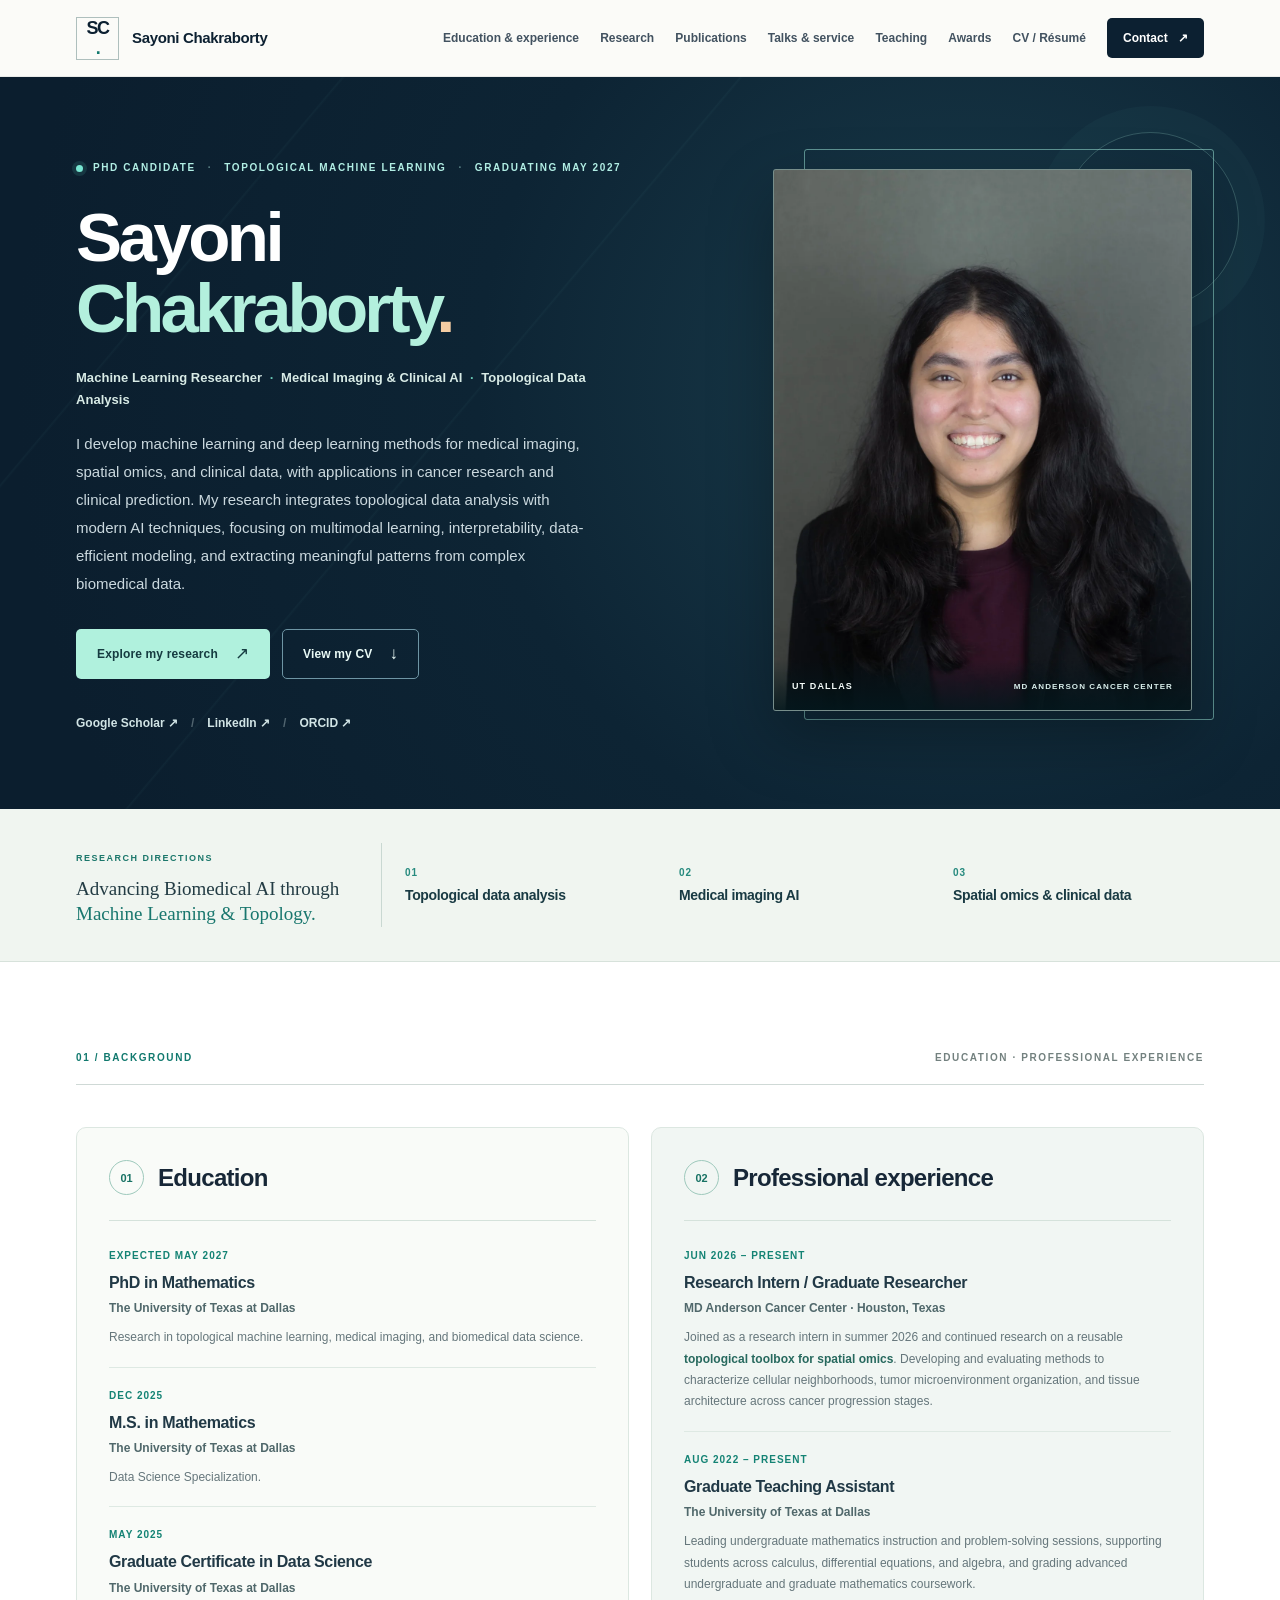
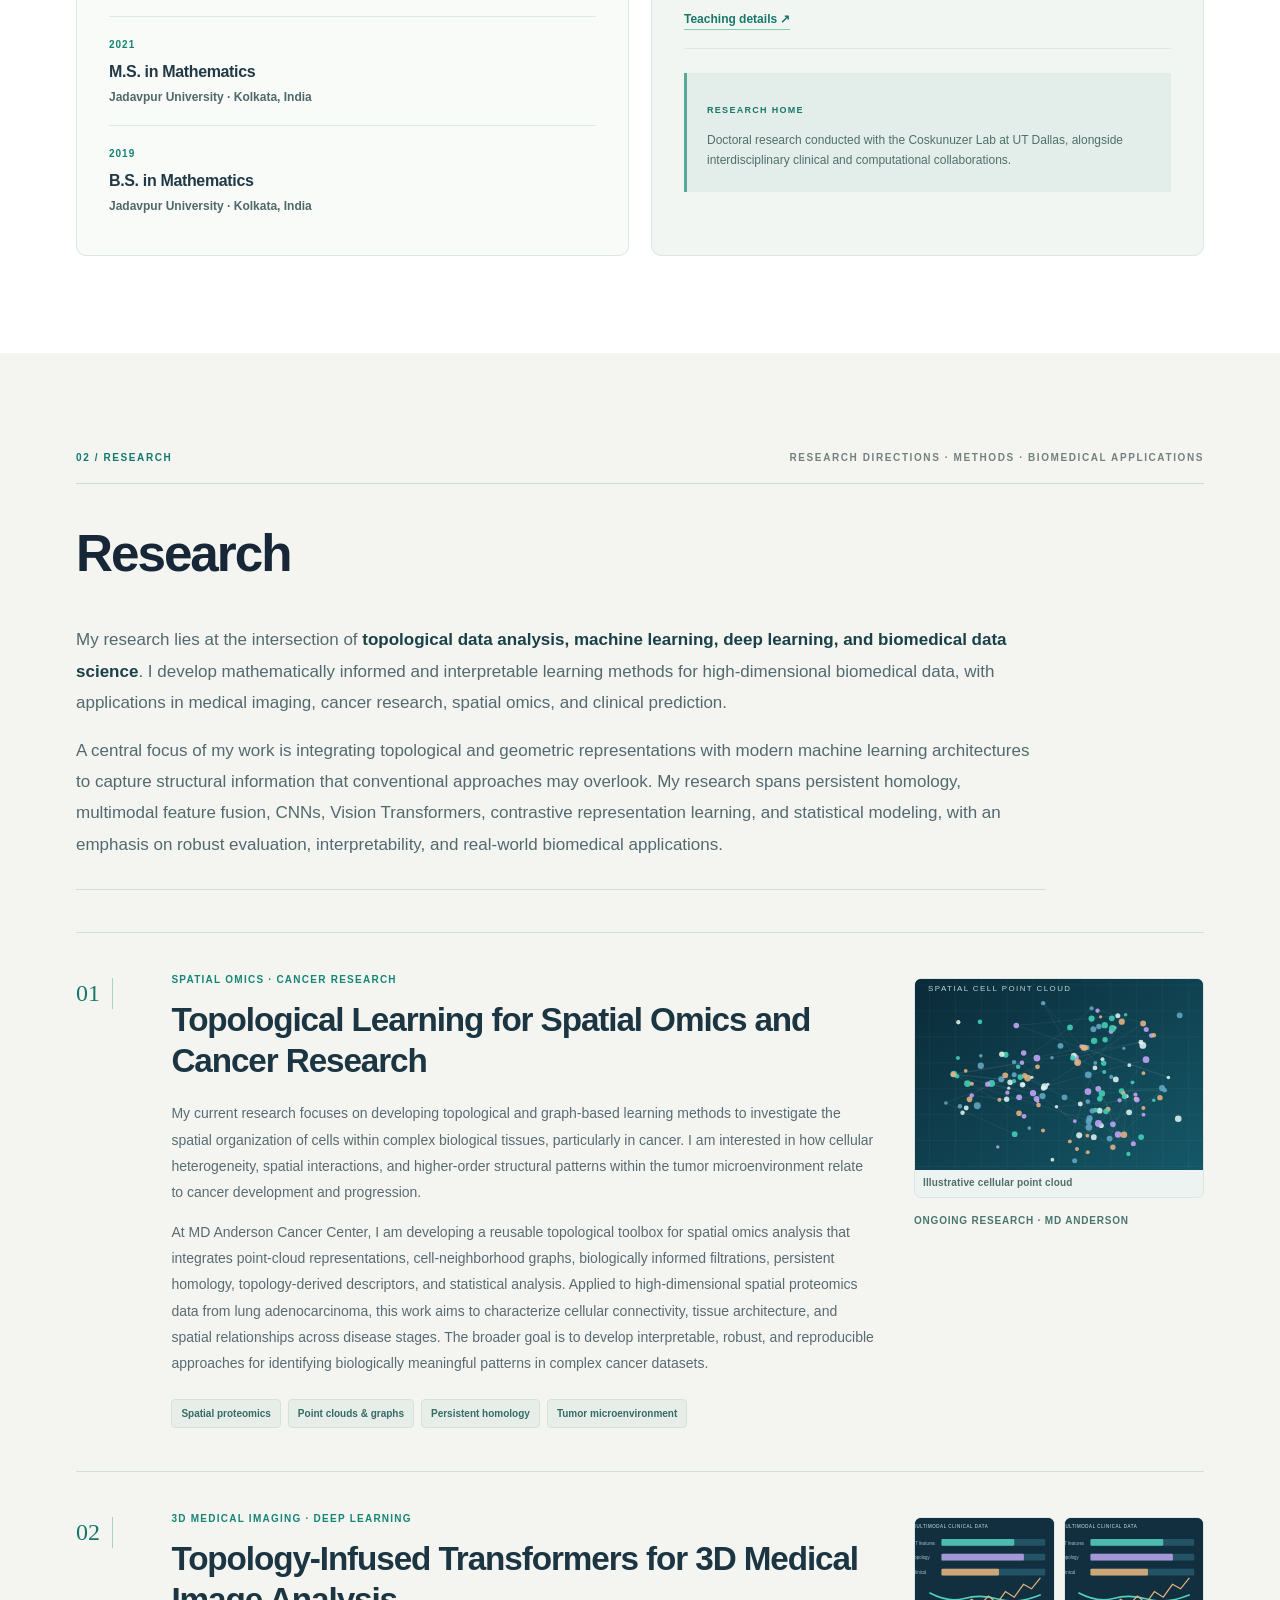
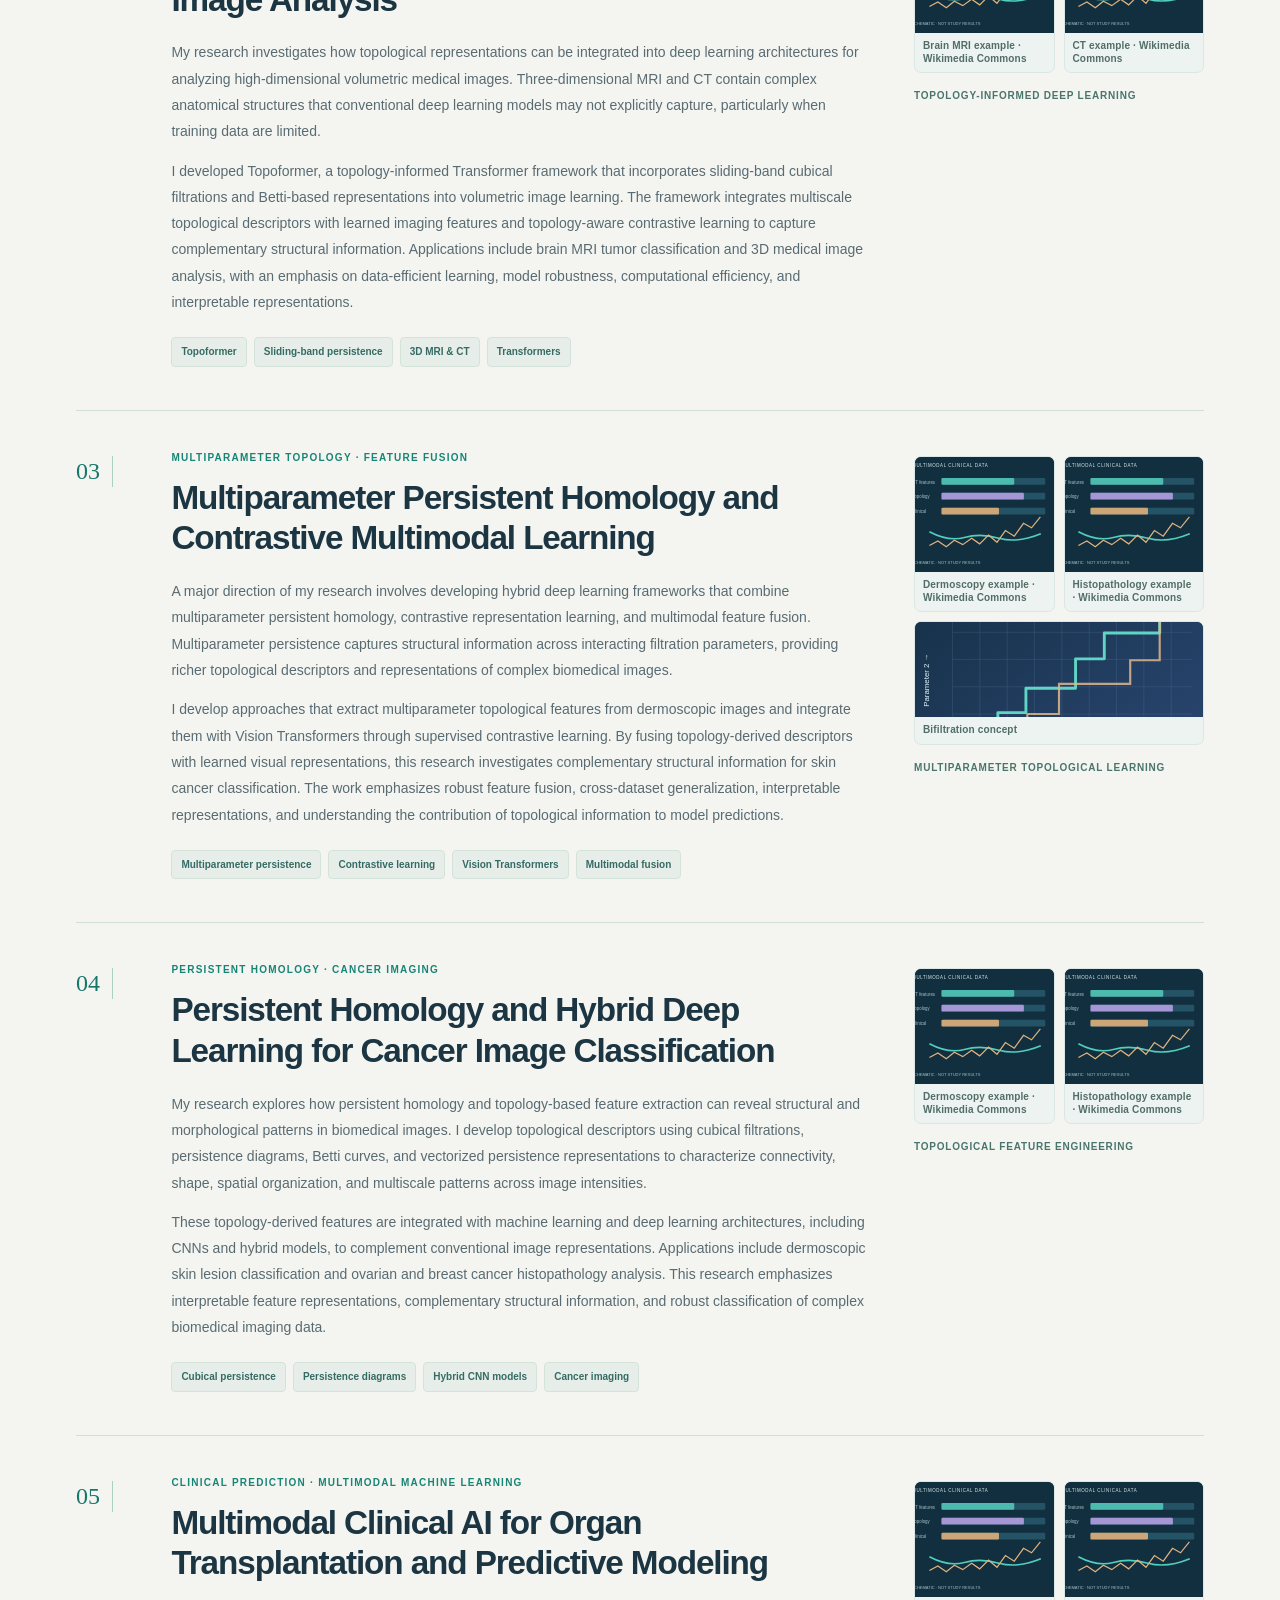
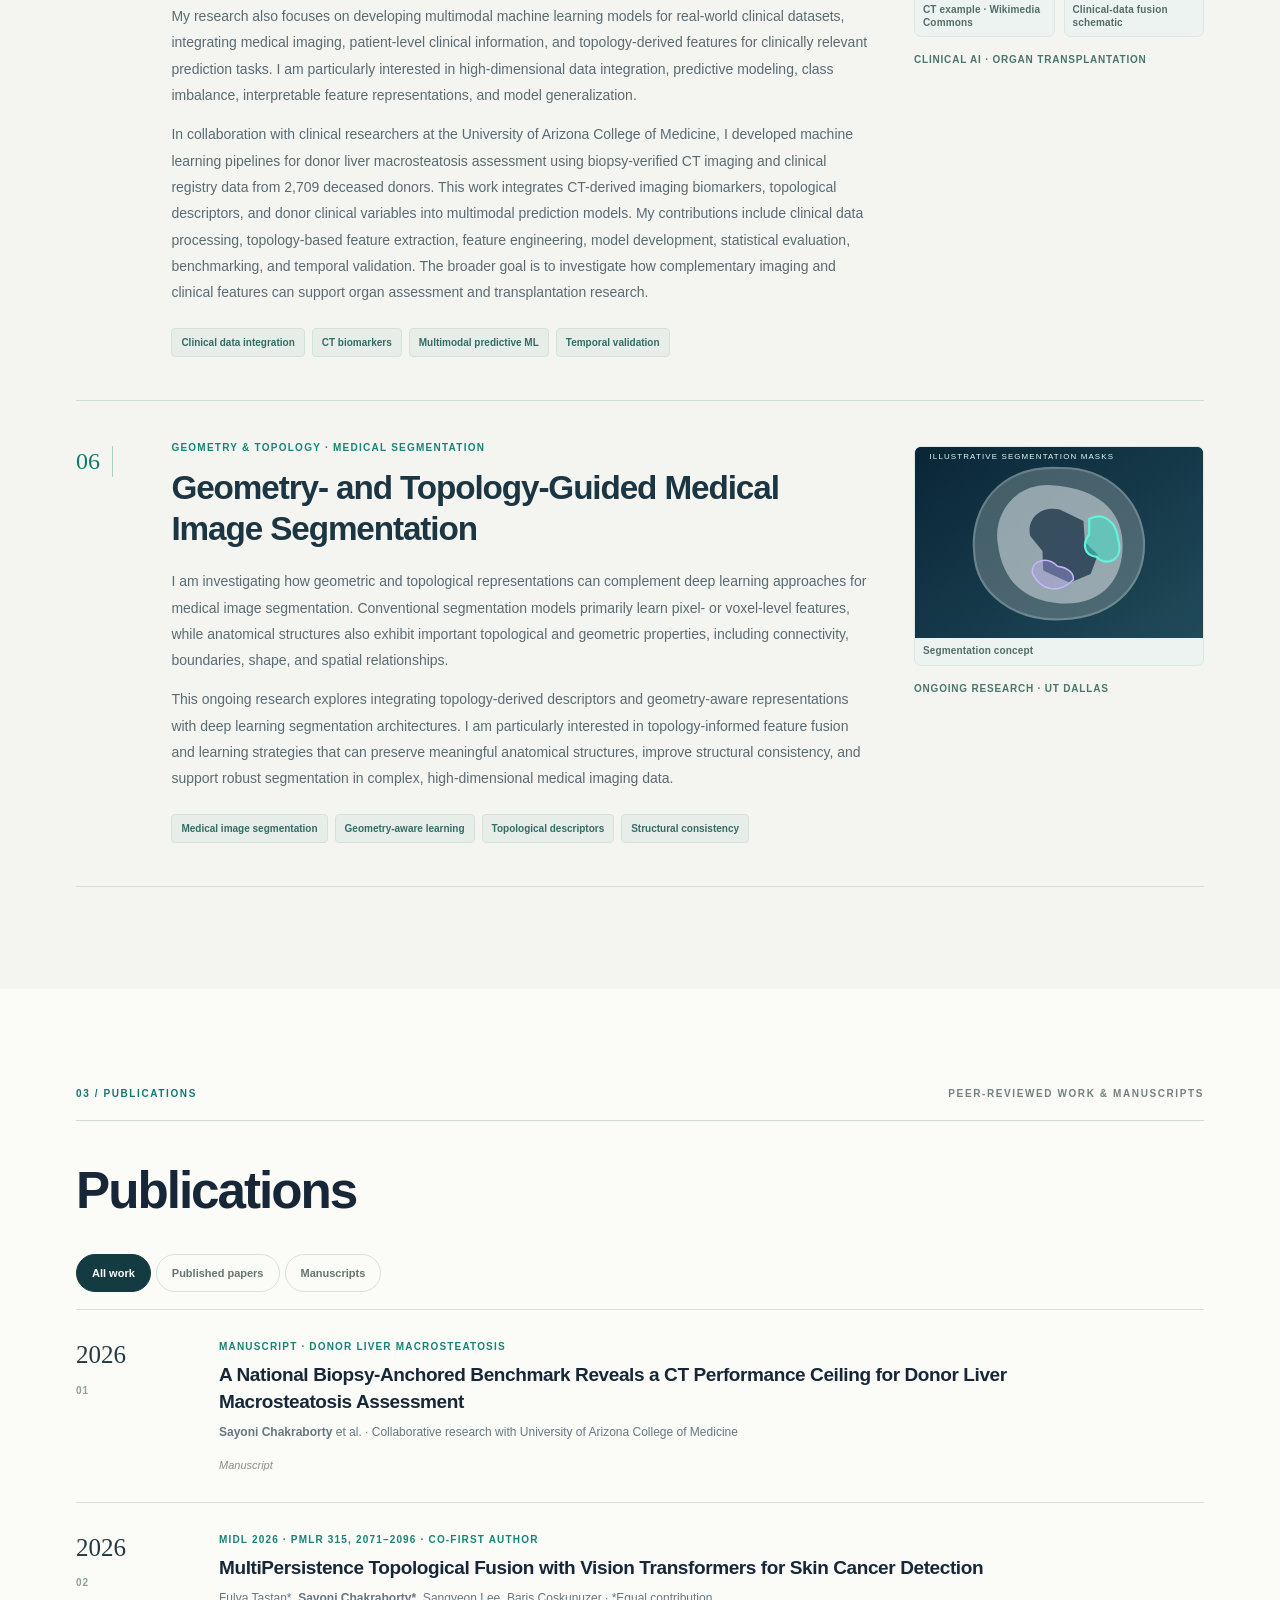
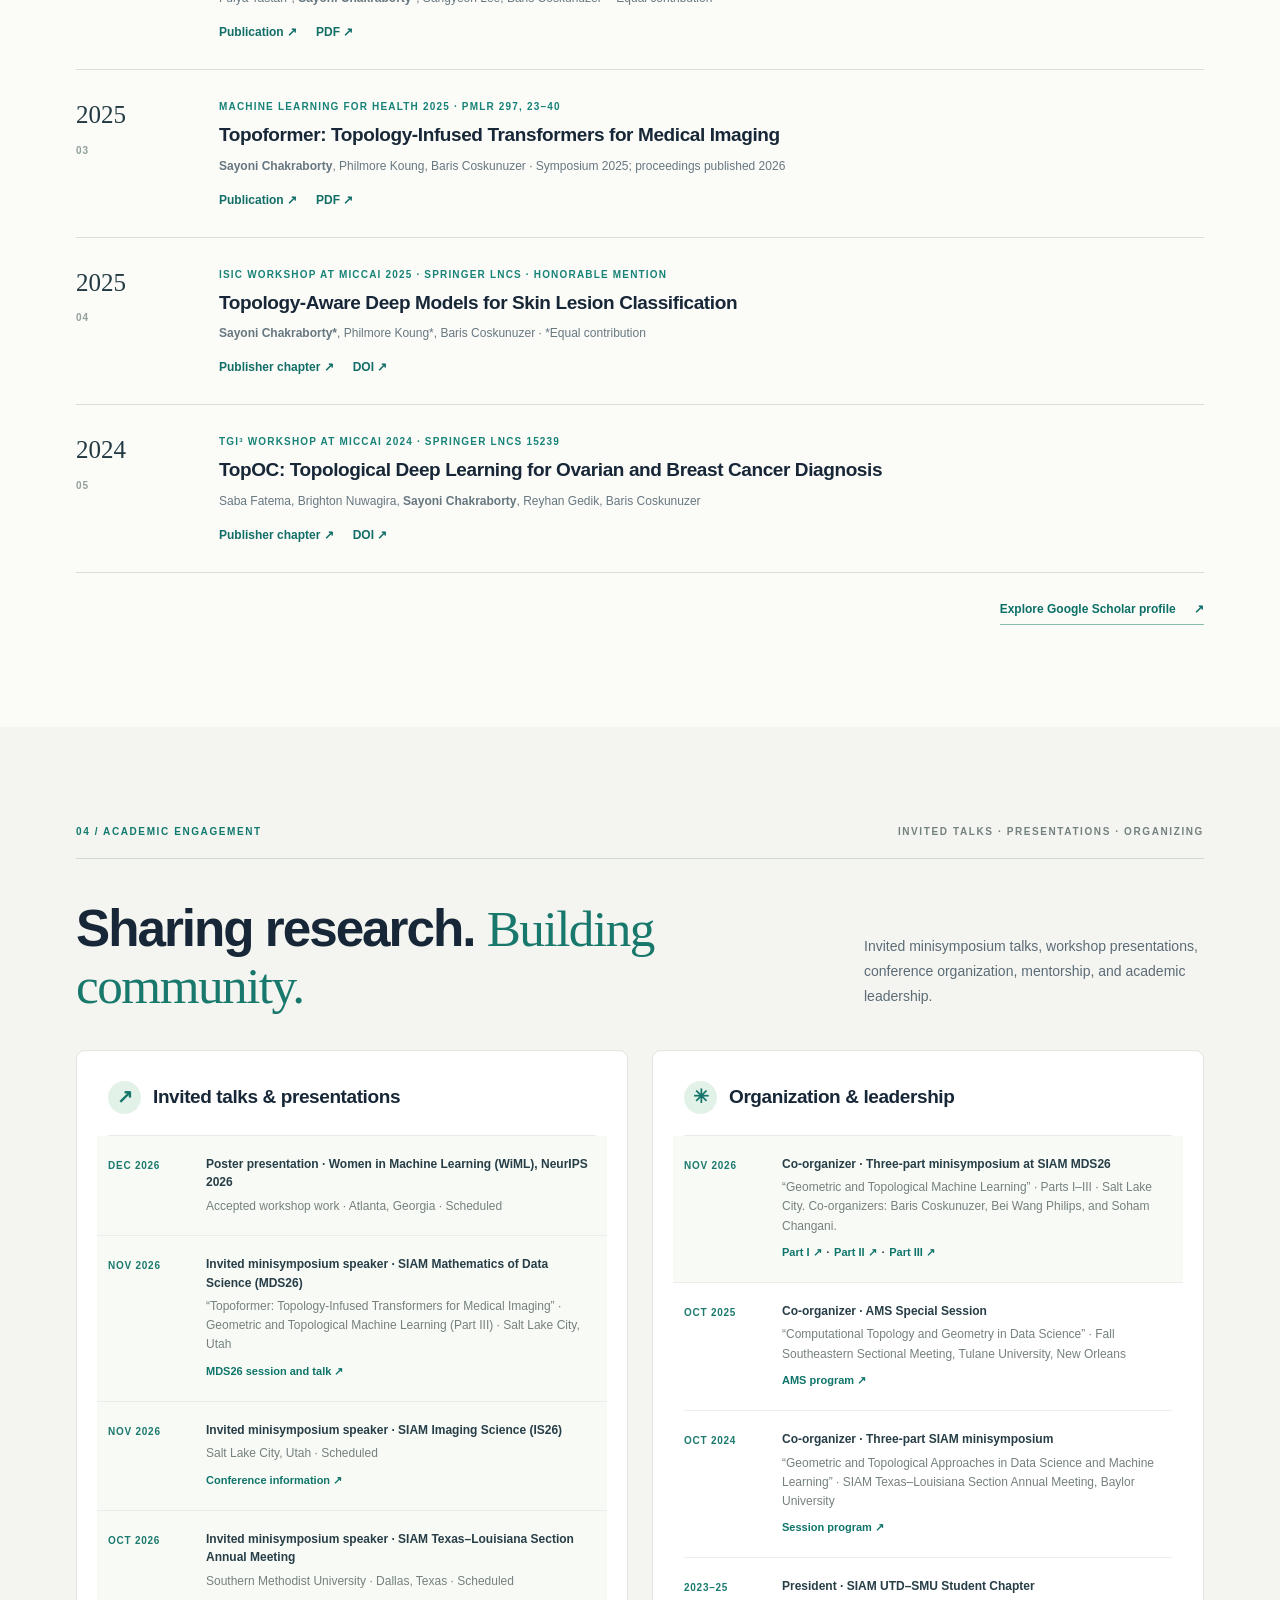
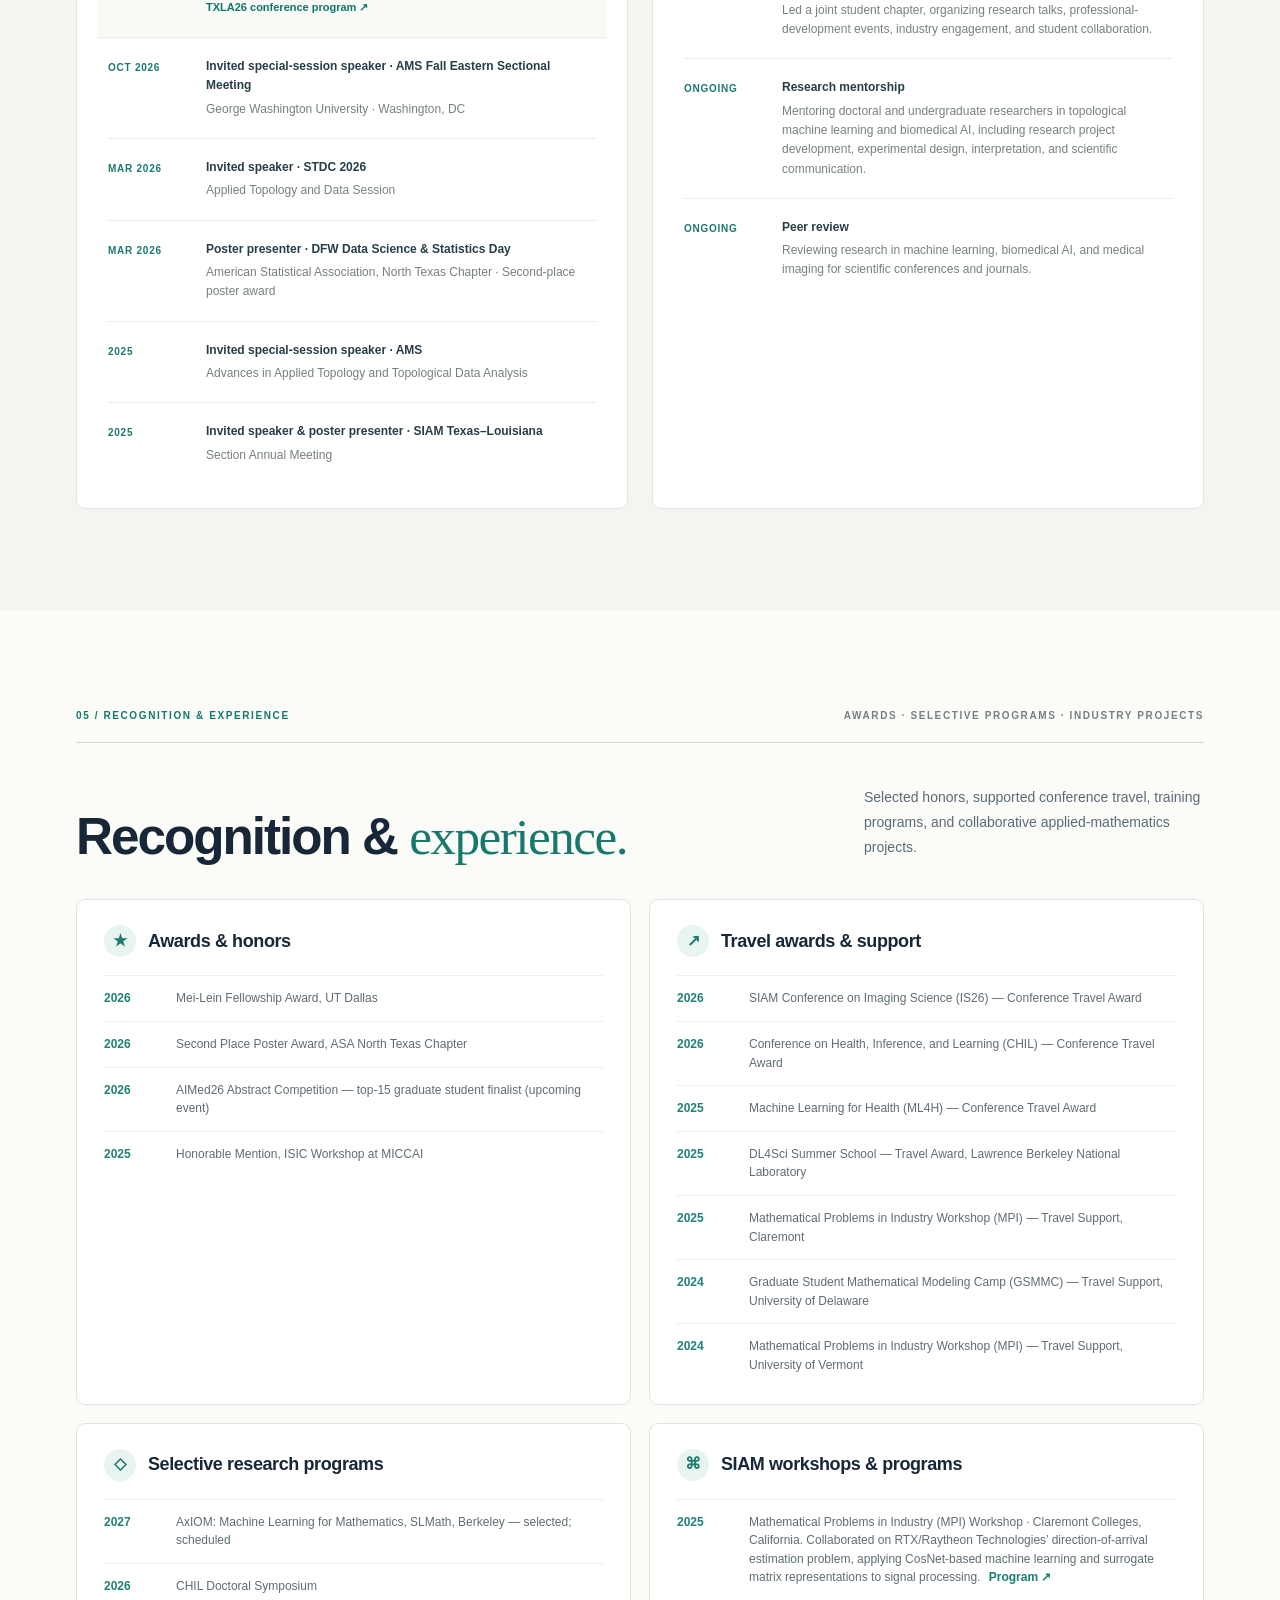
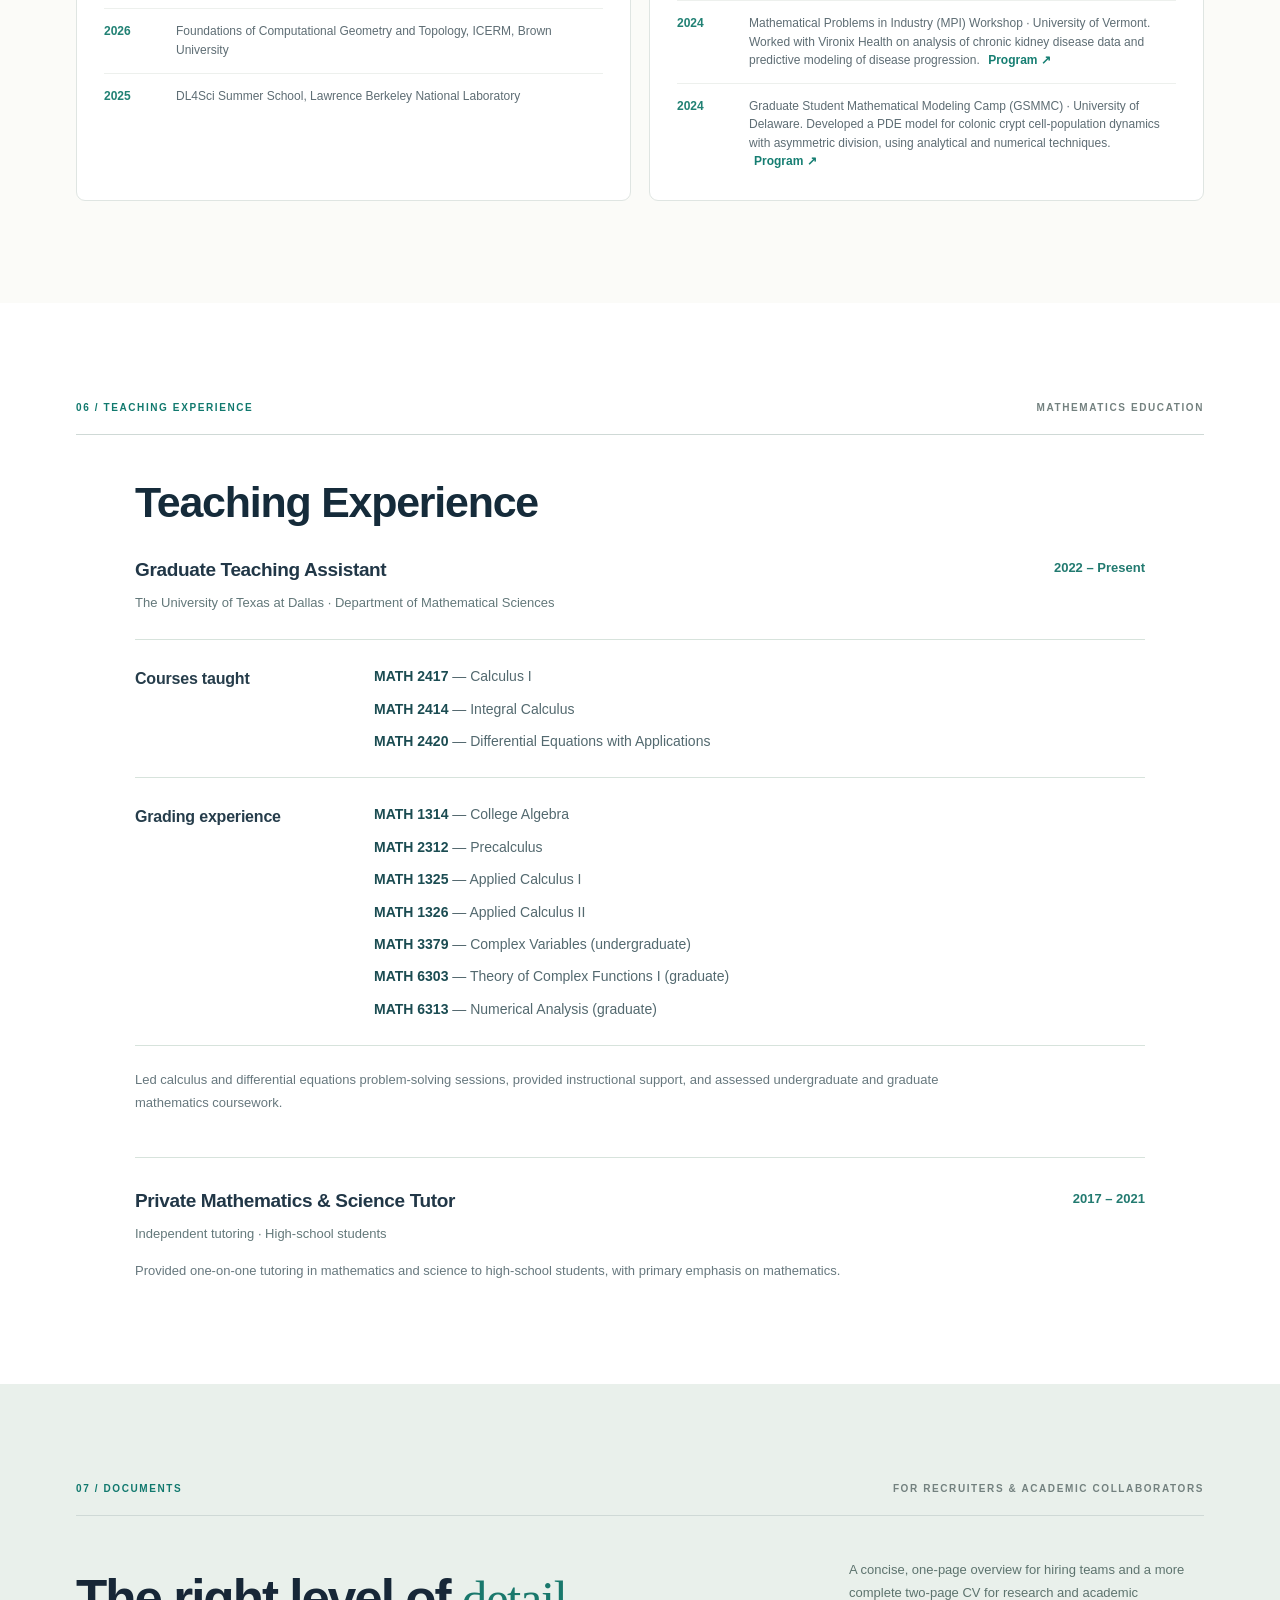
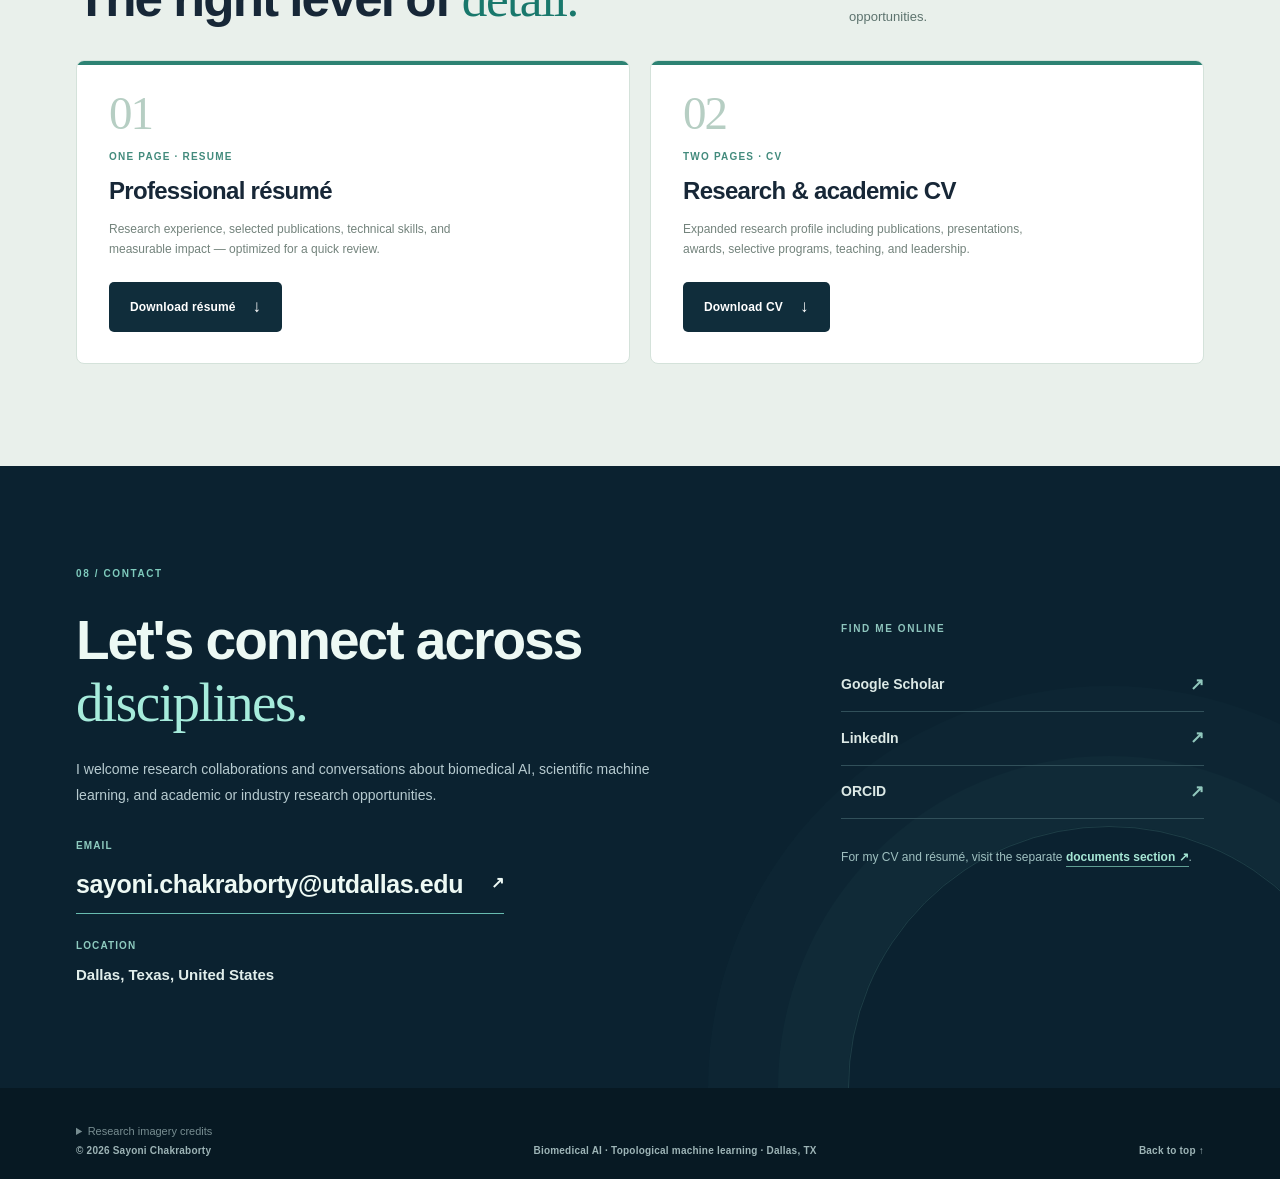
==== commit 772dee75: "Update index.html" ====
--- a/index.html
+++ b/index.html
@@ -107,7 +107,8 @@
 </div>
 </section>
 
-
+<section aria-label="Research interests" class="impact-band">
+<div class="wrap interest-grid">
 <div class="interest-intro"><span>RESEARCH DIRECTIONS</span><p>Advancing Biomedical AI through<br/><em>Machine Learning &amp; Topology.</em></p></div>
 
 <div class="interest-item"><span class="interest-number">01</span><strong>Topological data analysis</strong></div>
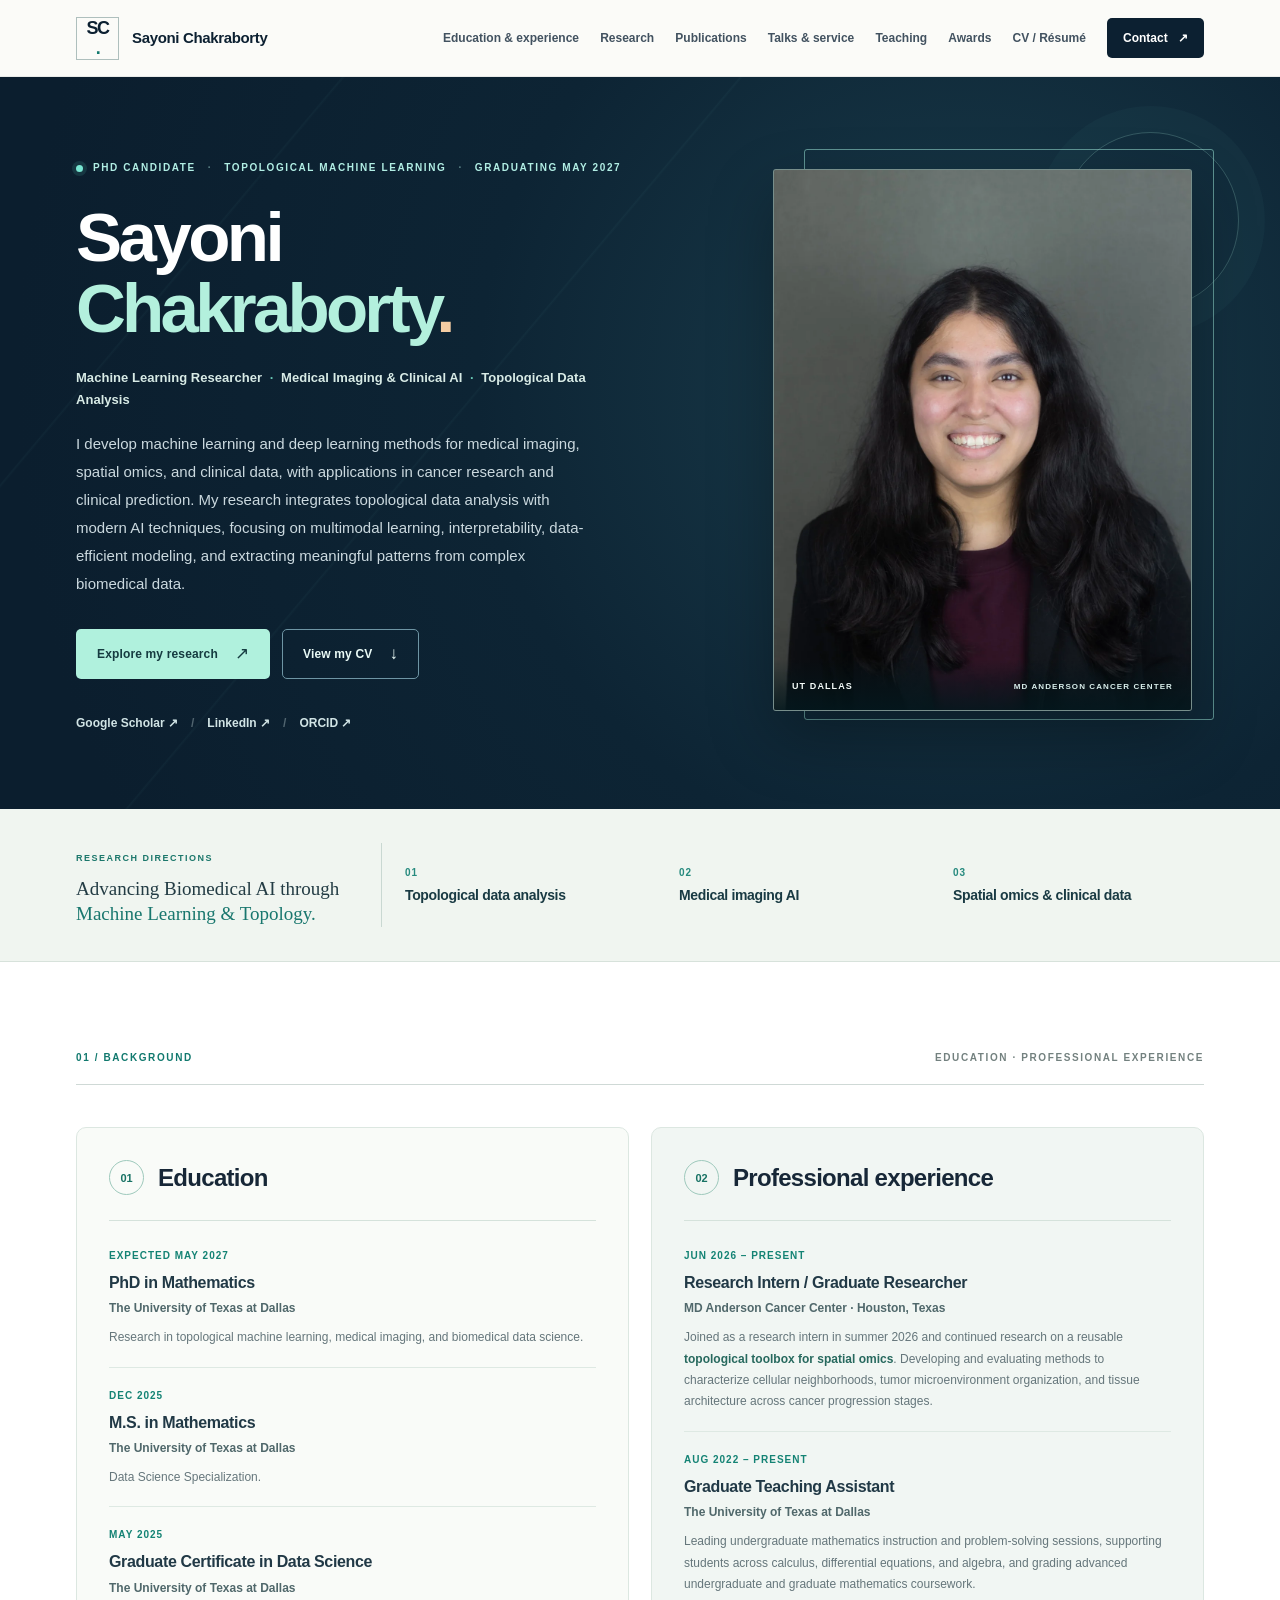
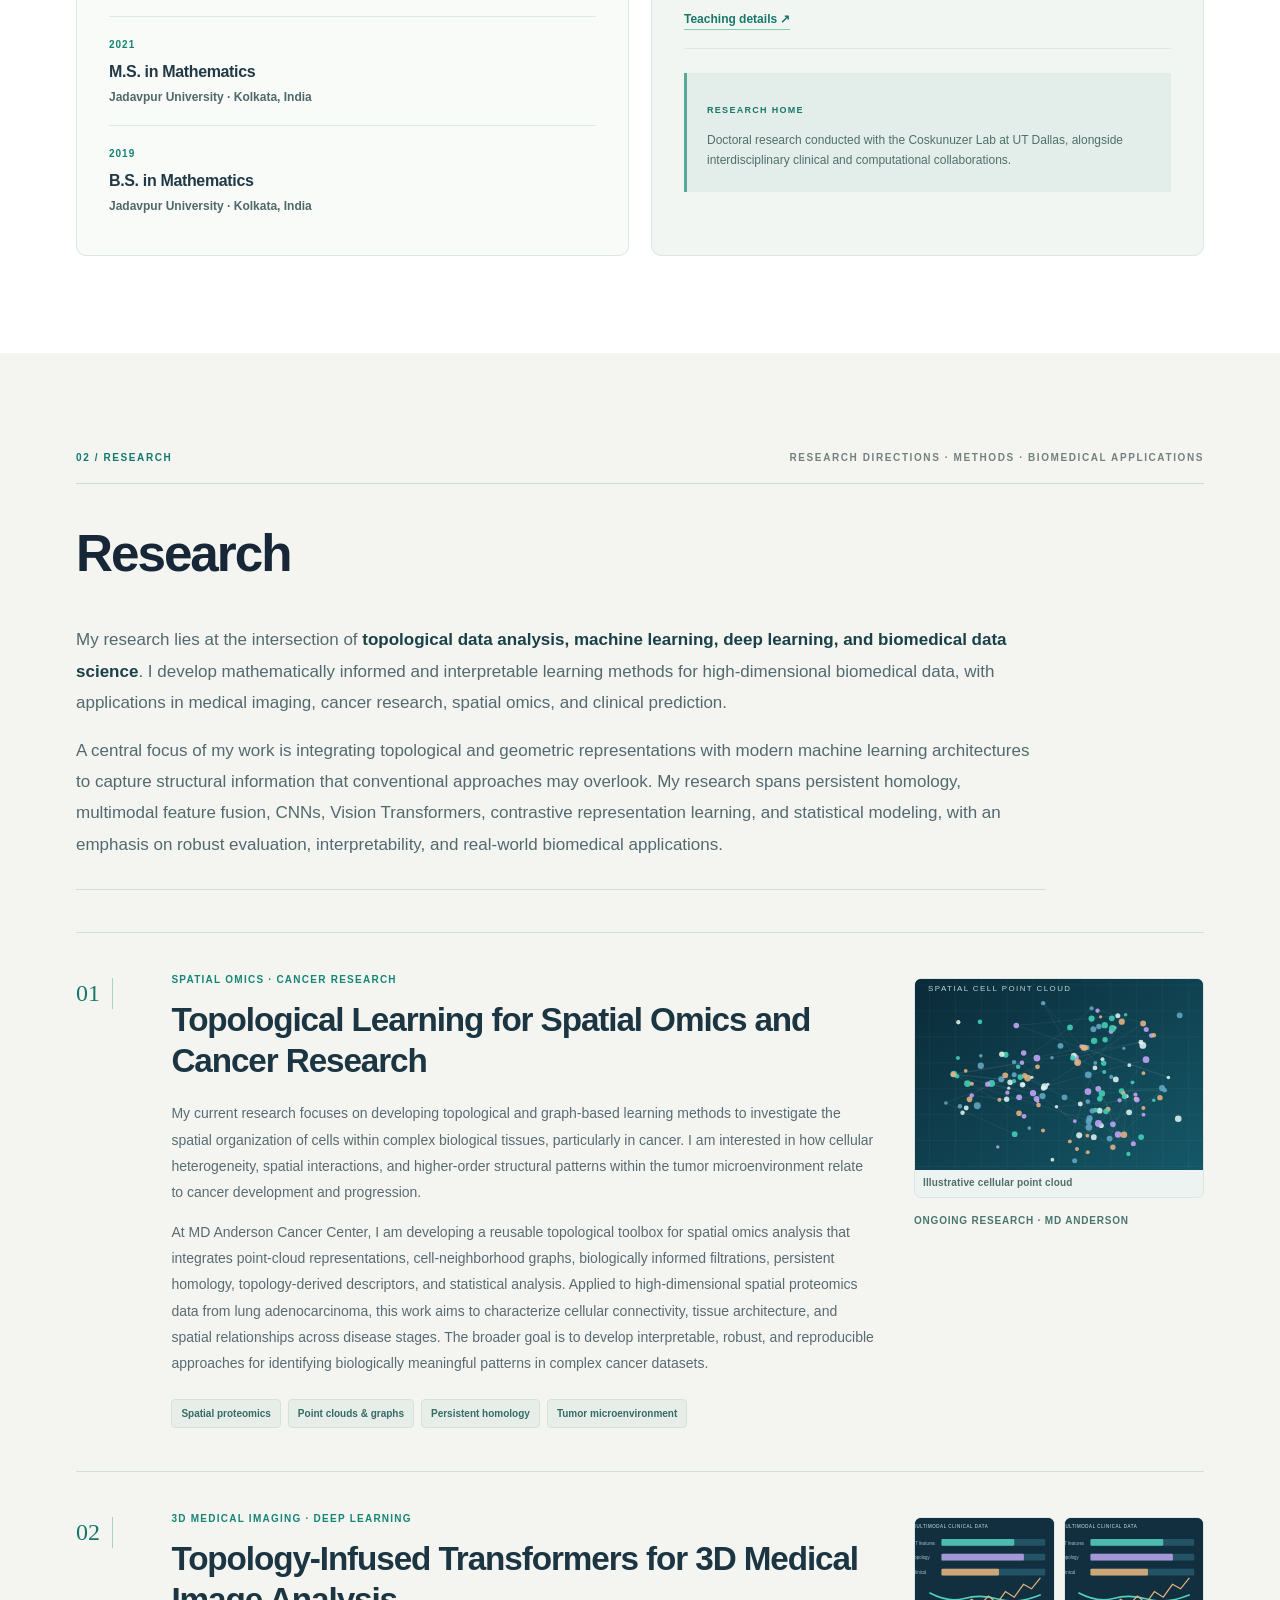
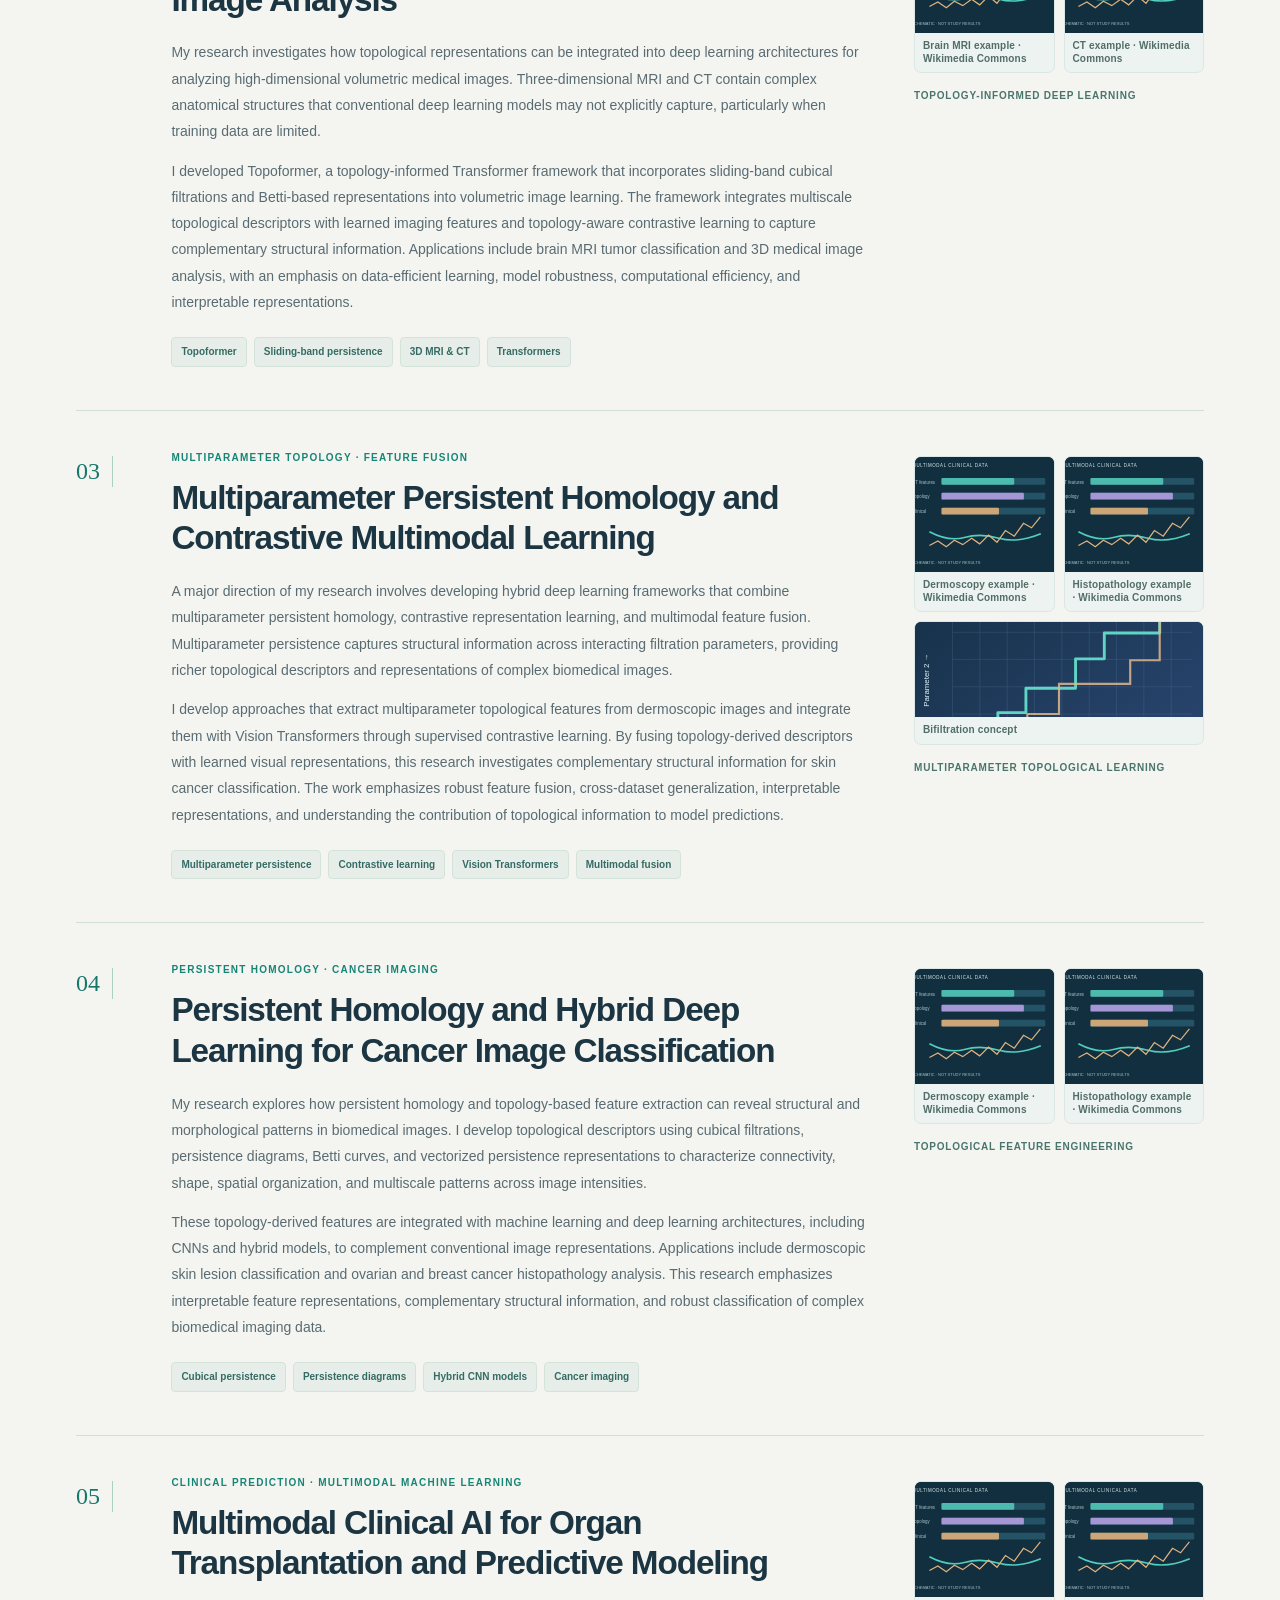
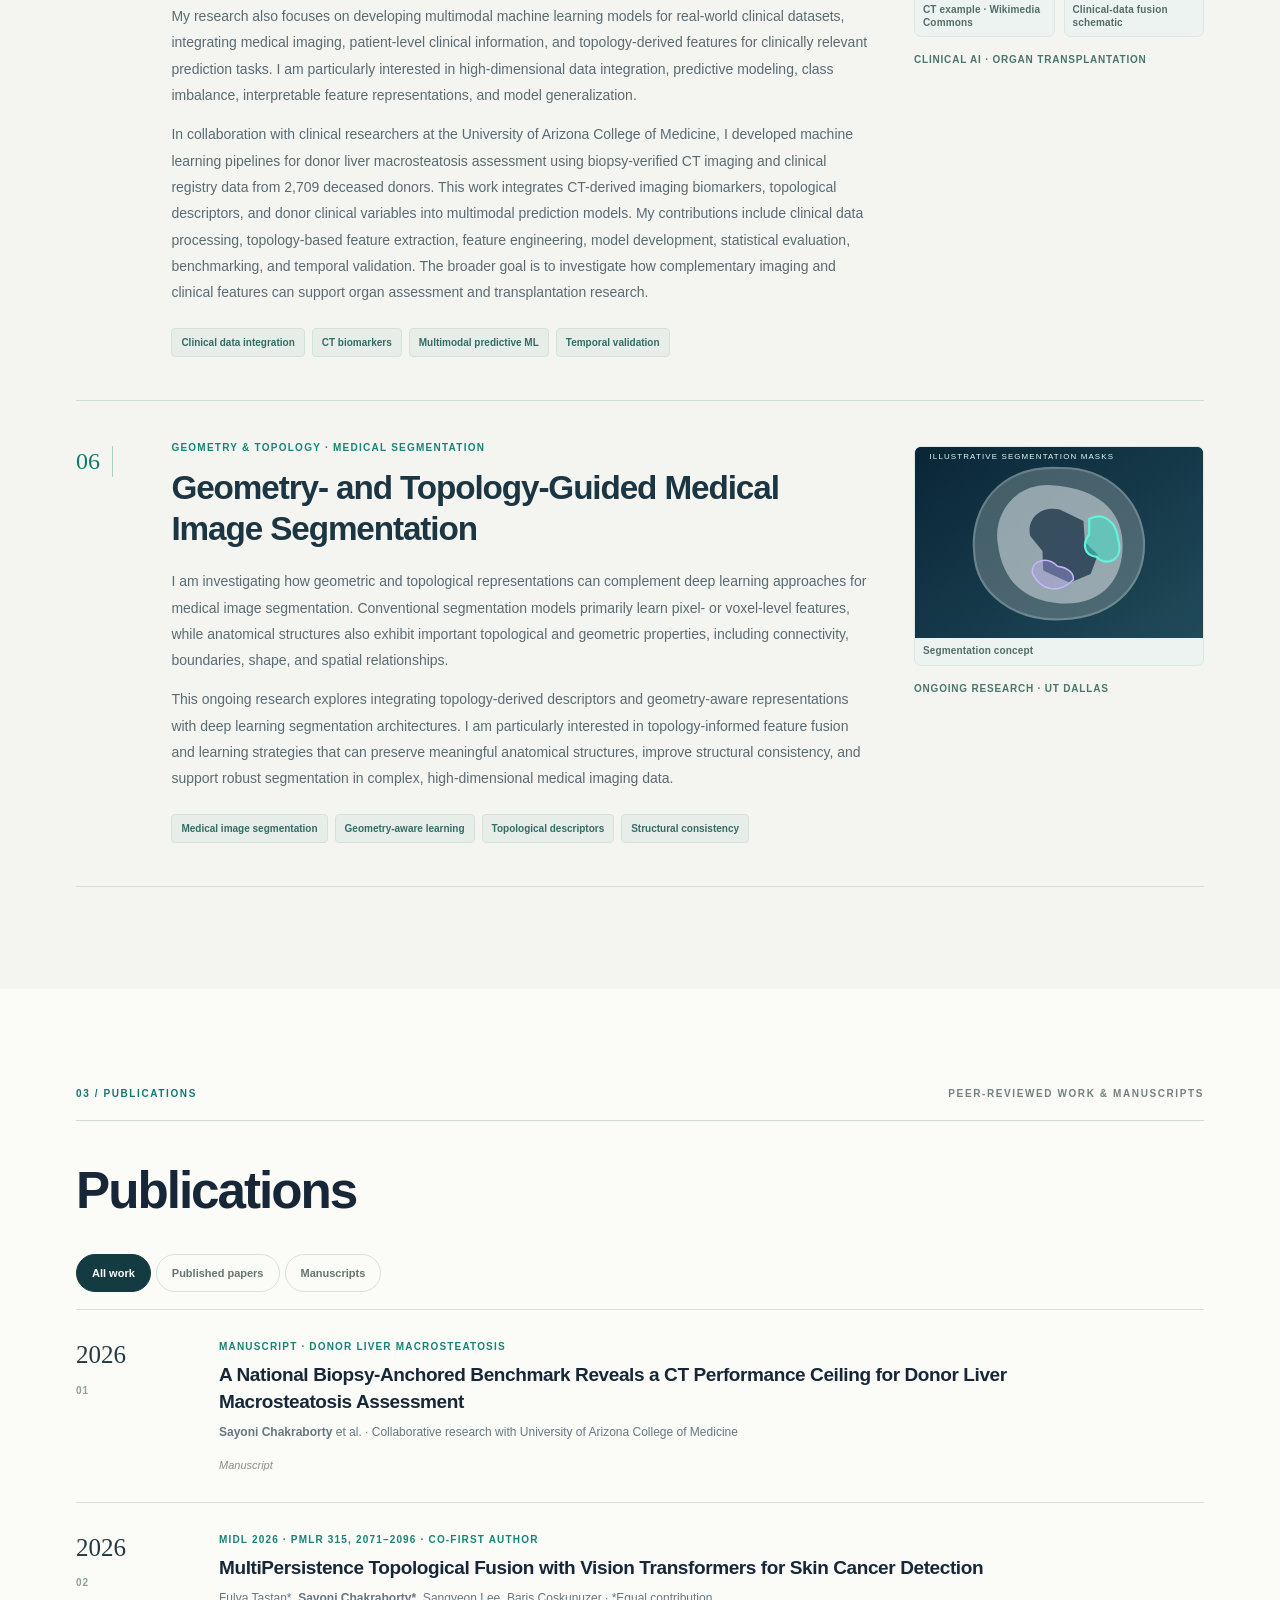
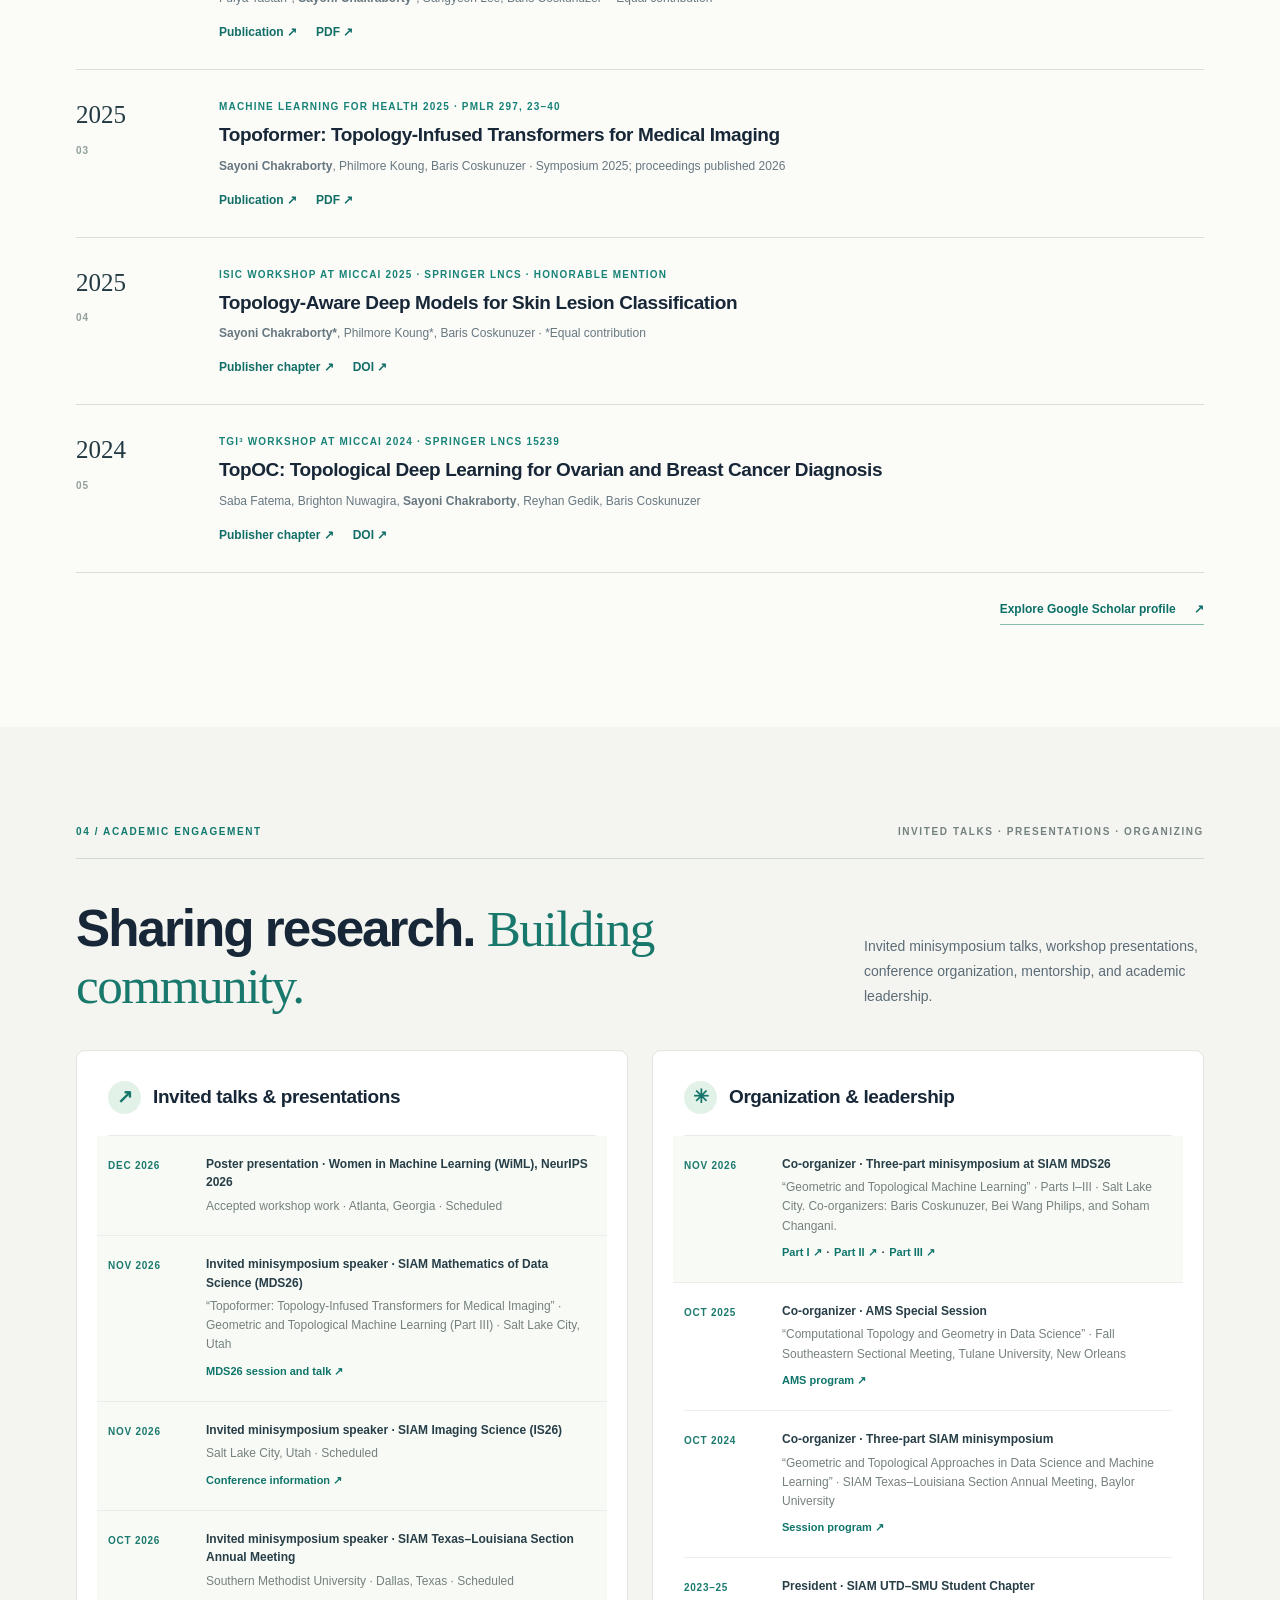
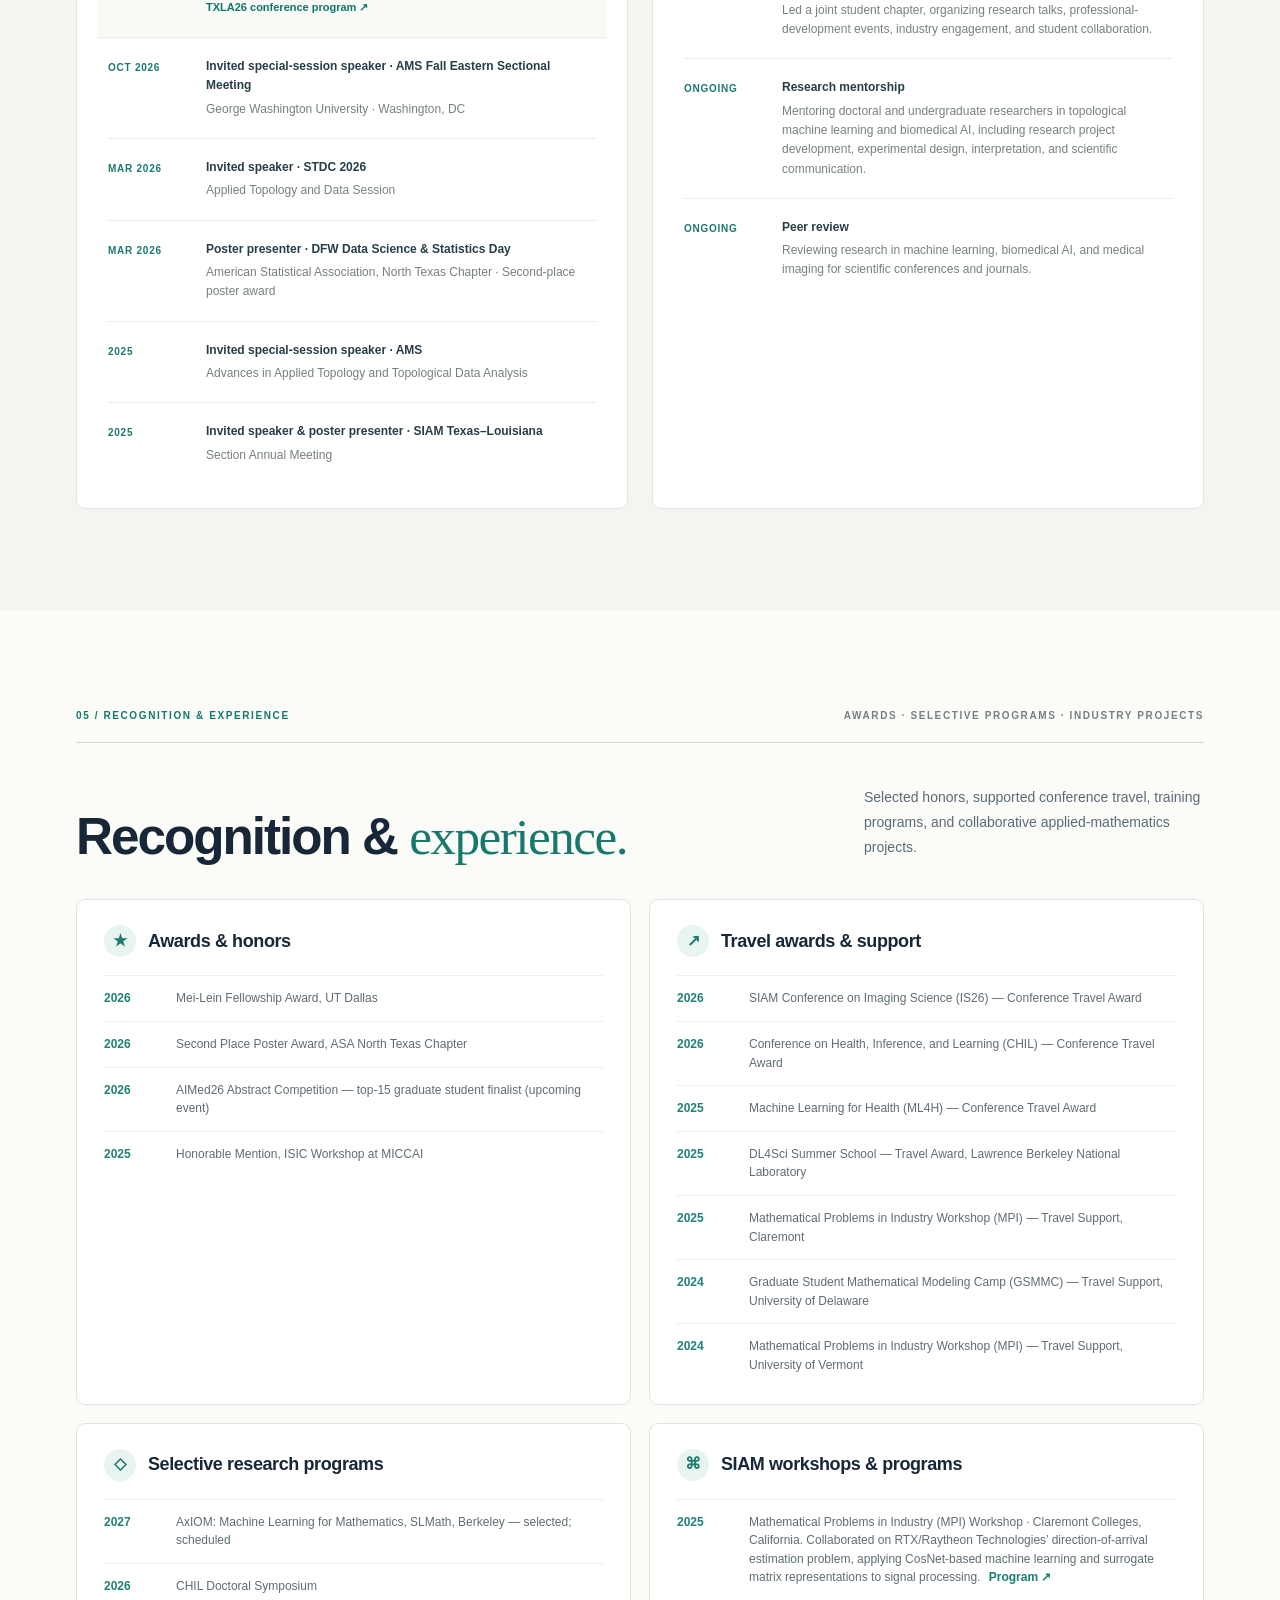
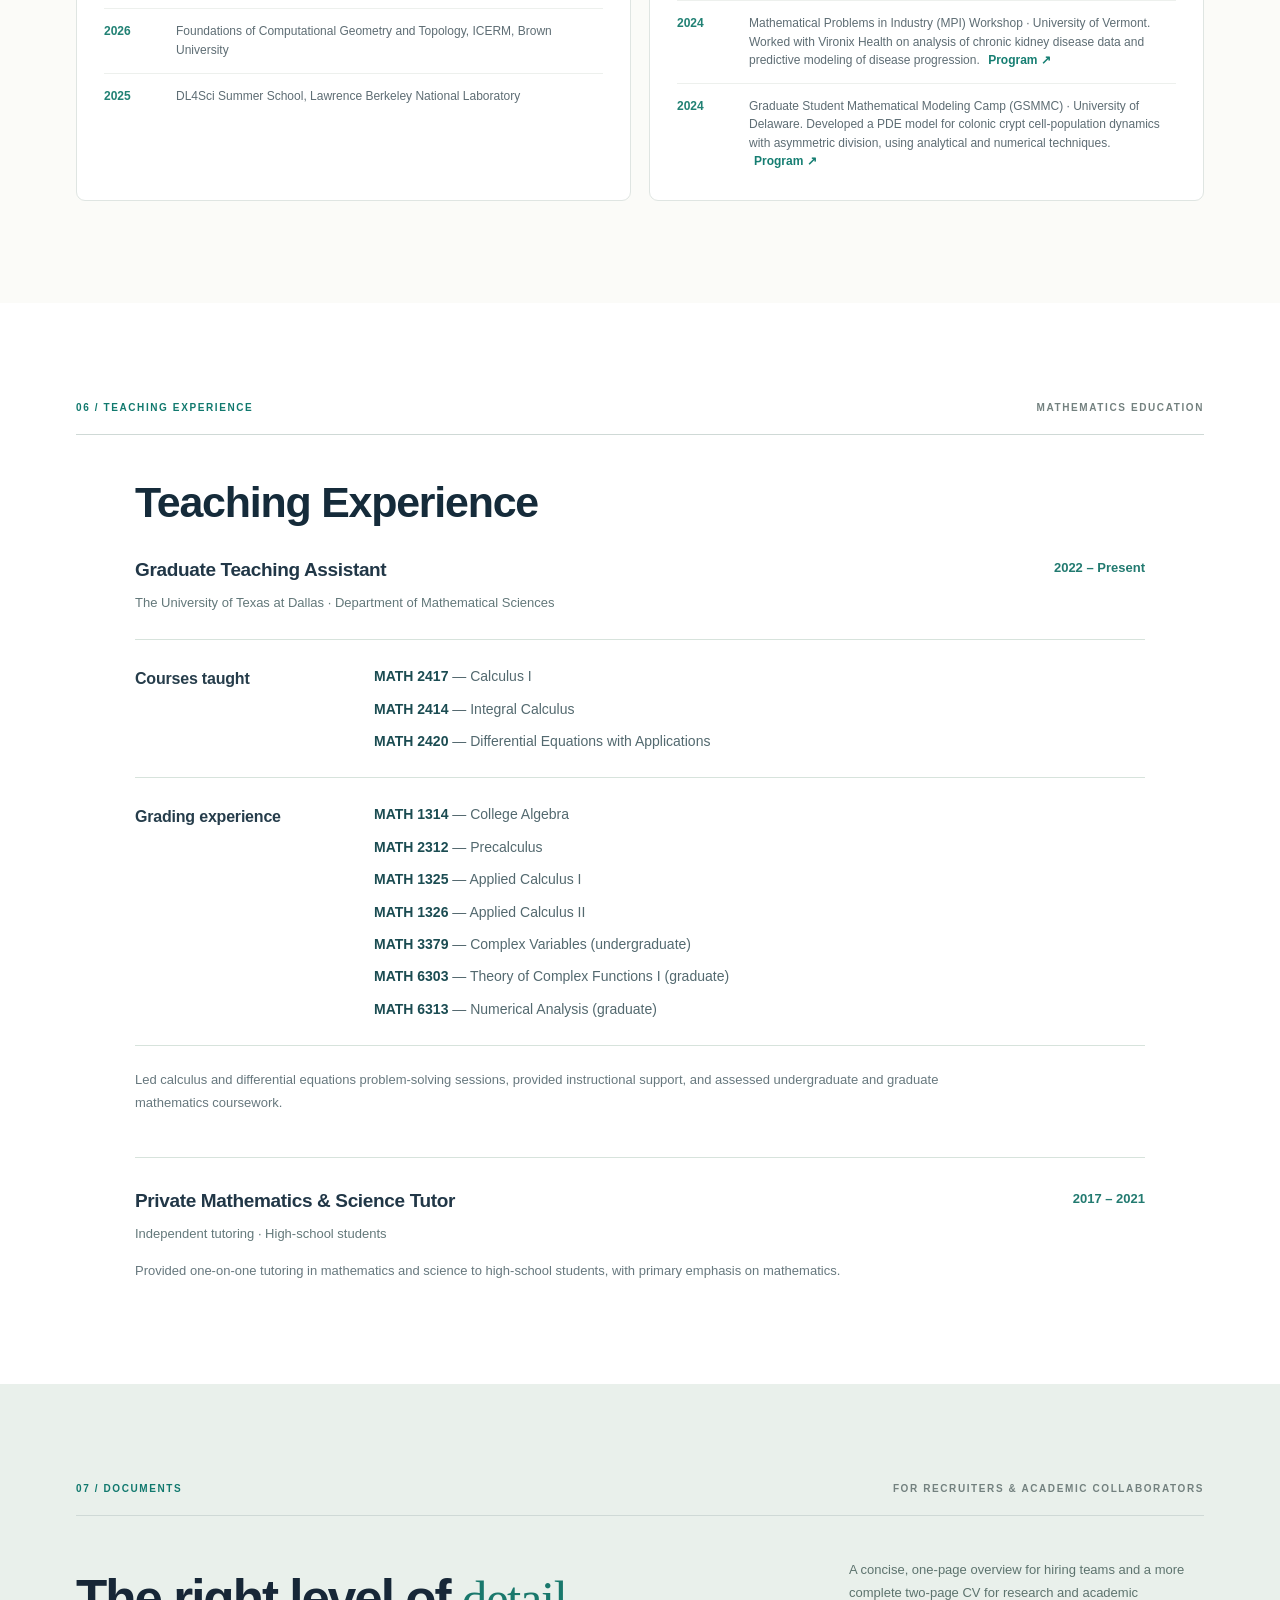
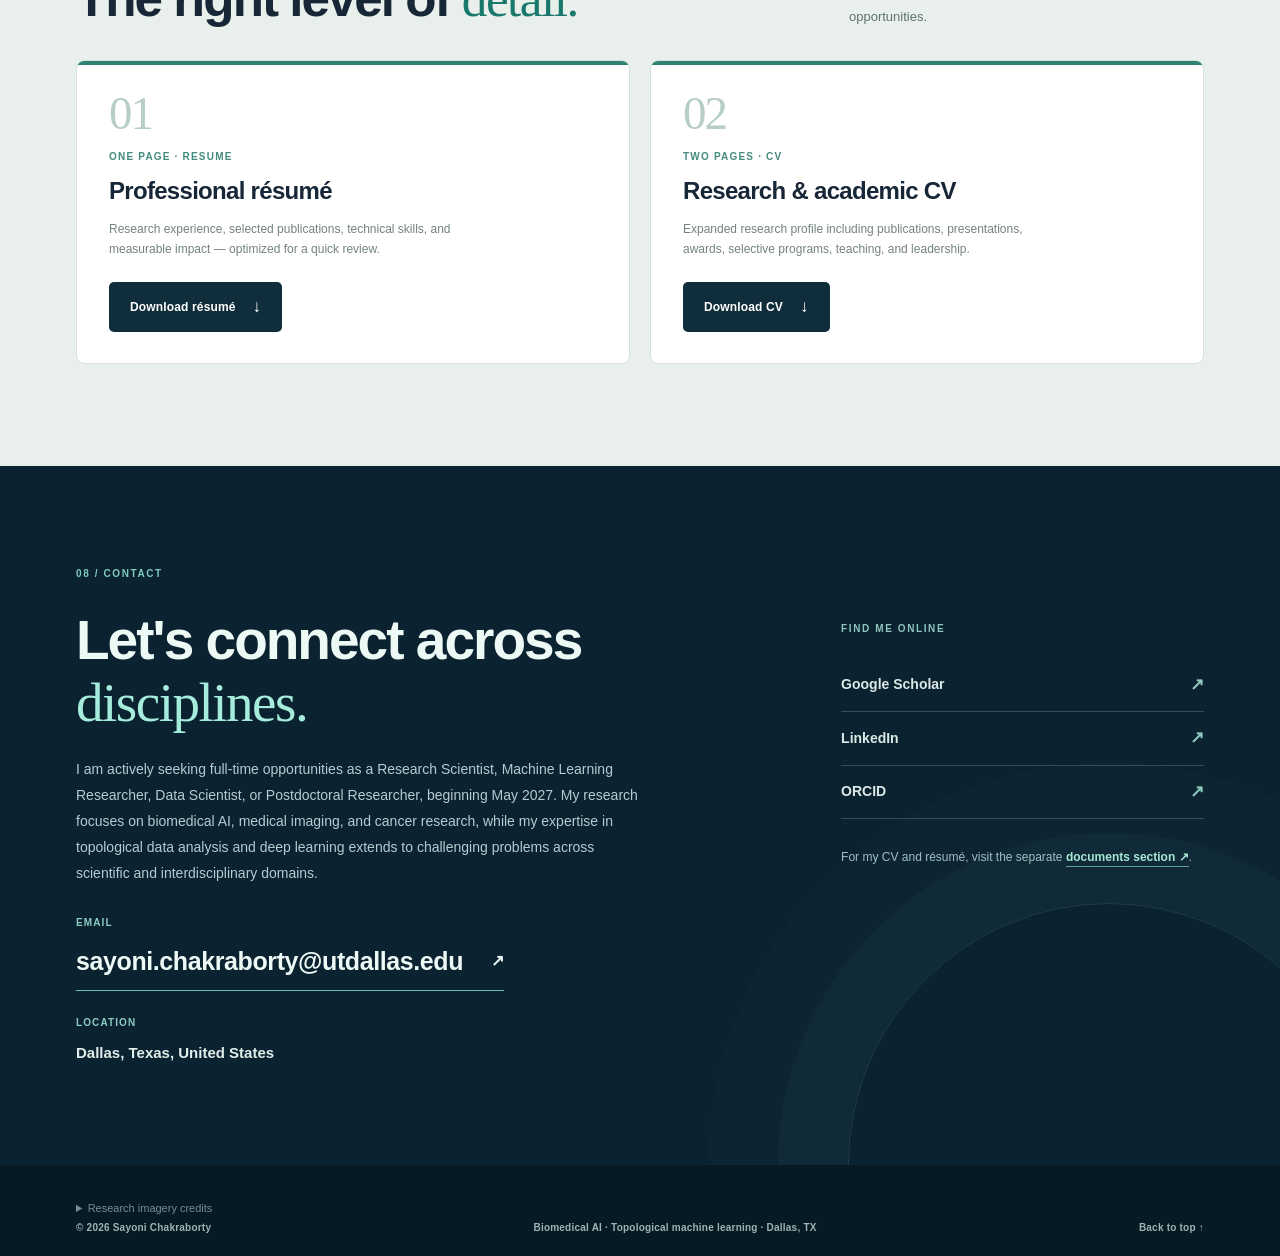
==== commit 453f717e: "Update index.html" ====
--- a/index.html
+++ b/index.html
@@ -257,8 +257,39 @@
   </div>
 </section>
 <section aria-labelledby="documents-title" class="section documents-section" id="documents"><div class="wrap"><div class="section-topline"><span class="section-num">07 / DOCUMENTS</span><span class="section-context">FOR RECRUITERS &amp; ACADEMIC COLLABORATORS</span></div><div class="docs-heading"><h2 id="documents-title">The right level of <em>detail.</em></h2><p>A concise, one-page overview for hiring teams and a more complete two-page CV for research and academic opportunities.</p></div><div class="docs-grid"><article class="doc-card"><div aria-hidden="true" class="doc-icon">01</div><span class="doc-label">ONE PAGE · RESUME</span><h3>Professional résumé</h3><p>Research experience, selected publications, technical skills, and measurable impact — optimized for a quick review.</p><a class="button button-dark" download="" href="docs/Sayoni_Chakraborty_One_Page_Resume.pdf">Download résumé <span aria-hidden="true">↓</span></a></article><article class="doc-card"><div aria-hidden="true" class="doc-icon">02</div><span class="doc-label">TWO PAGES · CV</span><h3>Research &amp; academic CV</h3><p>Expanded research profile including publications, presentations, awards, selective programs, teaching, and leadership.</p><a class="button button-dark" download="" href="docs/Sayoni_Chakraborty_Two_Page_CV.pdf">Download CV <span aria-hidden="true">↓</span></a></article></div></div></section>
-<section aria-labelledby="contact-title" class="contact-section" id="contact"><div class="wrap contact-grid"><div><p class="eyebrow light-eyebrow">08 / CONTACT</p><h2 id="contact-title">Let's connect across <em>disciplines.</em></h2><p>I welcome research collaborations and conversations about biomedical AI, scientific machine learning, and academic or industry research opportunities.</p><div class="contact-info"><div><span class="contact-field-label">EMAIL</span><a class="contact-email" href="mailto:sayoni.chakraborty@utdallas.edu">sayoni.chakraborty@utdallas.edu <span aria-hidden="true">↗</span></a></div><div><span class="contact-field-label">LOCATION</span><span class="contact-location">Dallas, Texas, United States</span></div></div></div><div class="contact-side"><span>FIND ME ONLINE</span><a href="https://scholar.google.com/citations?user=Q0i8S-sAAAAJ&amp;hl=en" rel="noopener noreferrer" target="_blank">Google Scholar <span>↗</span></a><a href="https://www.linkedin.com/in/sayoni-chakraborty/" rel="noopener noreferrer" target="_blank">LinkedIn <span>↗</span></a><a href="https://orcid.org/0009-0000-3278-5218" rel="noopener noreferrer" target="_blank">ORCID <span>↗</span></a><div class="contact-caption">For my CV and résumé, visit the separate <a href="#documents">documents section ↗</a>.</div></div></div></section>
+
+<section aria-labelledby="contact-title" class="contact-section" id="contact">
+  <div class="wrap contact-grid">
+    <div>
+      <p class="eyebrow light-eyebrow">08 / CONTACT</p>
+
+      <h2 id="contact-title">Let's connect across <em>disciplines.</em></h2>
+
+      <p>I am actively seeking full-time opportunities as a Research Scientist, Machine Learning Researcher, Data Scientist, or Postdoctoral Researcher, beginning May 2027. My research focuses on biomedical AI, medical imaging, and cancer research, while my expertise in topological data analysis and deep learning extends to challenging problems across scientific and interdisciplinary domains.</p>
+
+      <div class="contact-info">
+        <div>
+          <span class="contact-field-label">EMAIL</span>
+          <a class="contact-email" href="mailto:sayoni.chakraborty@utdallas.edu">sayoni.chakraborty@utdallas.edu <span aria-hidden="true">↗</span></a>
+        </div>
+        <div>
+          <span class="contact-field-label">LOCATION</span>
+          <span class="contact-location">Dallas, Texas, United States</span>
+        </div>
+      </div>
+    </div>
+
+    <div class="contact-side">
+      <span>FIND ME ONLINE</span>
+      <a href="https://scholar.google.com/citations?user=Q0i8S-sAAAAJ&amp;hl=en" rel="noopener noreferrer" target="_blank">Google Scholar <span>↗</span></a>
+      <a href="https://www.linkedin.com/in/sayoni-chakraborty/" rel="noopener noreferrer" target="_blank">LinkedIn <span>↗</span></a>
+      <a href="https://orcid.org/0009-0000-3278-5218" rel="noopener noreferrer" target="_blank">ORCID <span>↗</span></a>
+      <div class="contact-caption">For my CV and résumé, visit the separate <a href="#documents">documents section ↗</a>.</div>
+    </div>
+  </div>
+</section>
 </main>
 <footer class="site-footer"><div class="wrap"><details class="image-credit-note"><summary>Research imagery credits</summary><p>Illustrative medical imagery from Wikimedia Commons, not figures from my research datasets: <a href="https://commons.wikimedia.org/wiki/File:Superficial_spreading_melanoma_in_situ_on_dermoscopy.jpg" target="_blank" rel="noopener noreferrer">dermoscopy (CC BY 4.0)</a>, <a href="https://commons.wikimedia.org/wiki/File:Histopathology_of_melanoma,_HE.jpg" target="_blank" rel="noopener noreferrer">histopathology (CC BY 4.0)</a>, <a href="https://commons.wikimedia.org/wiki/File:MRI_Brain_T2_Axial_(1).jpg" target="_blank" rel="noopener noreferrer">MRI (CC BY-SA 4.0)</a>, and <a href="https://commons.wikimedia.org/wiki/File:CT_of_a_normal_abdomen_and_pelvis,_axial_plane_105.png" target="_blank" rel="noopener noreferrer">CT (CC0)</a>. Research schematics are conceptual illustrations.</p></details></div><div class="wrap footer-inner"><span>© <span id="current-year">2026</span> Sayoni Chakraborty</span><span>Biomedical AI · Topological machine learning · Dallas, TX</span><a href="#top">Back to top ↑</a></div></footer>
 </body>
 </html>
+
